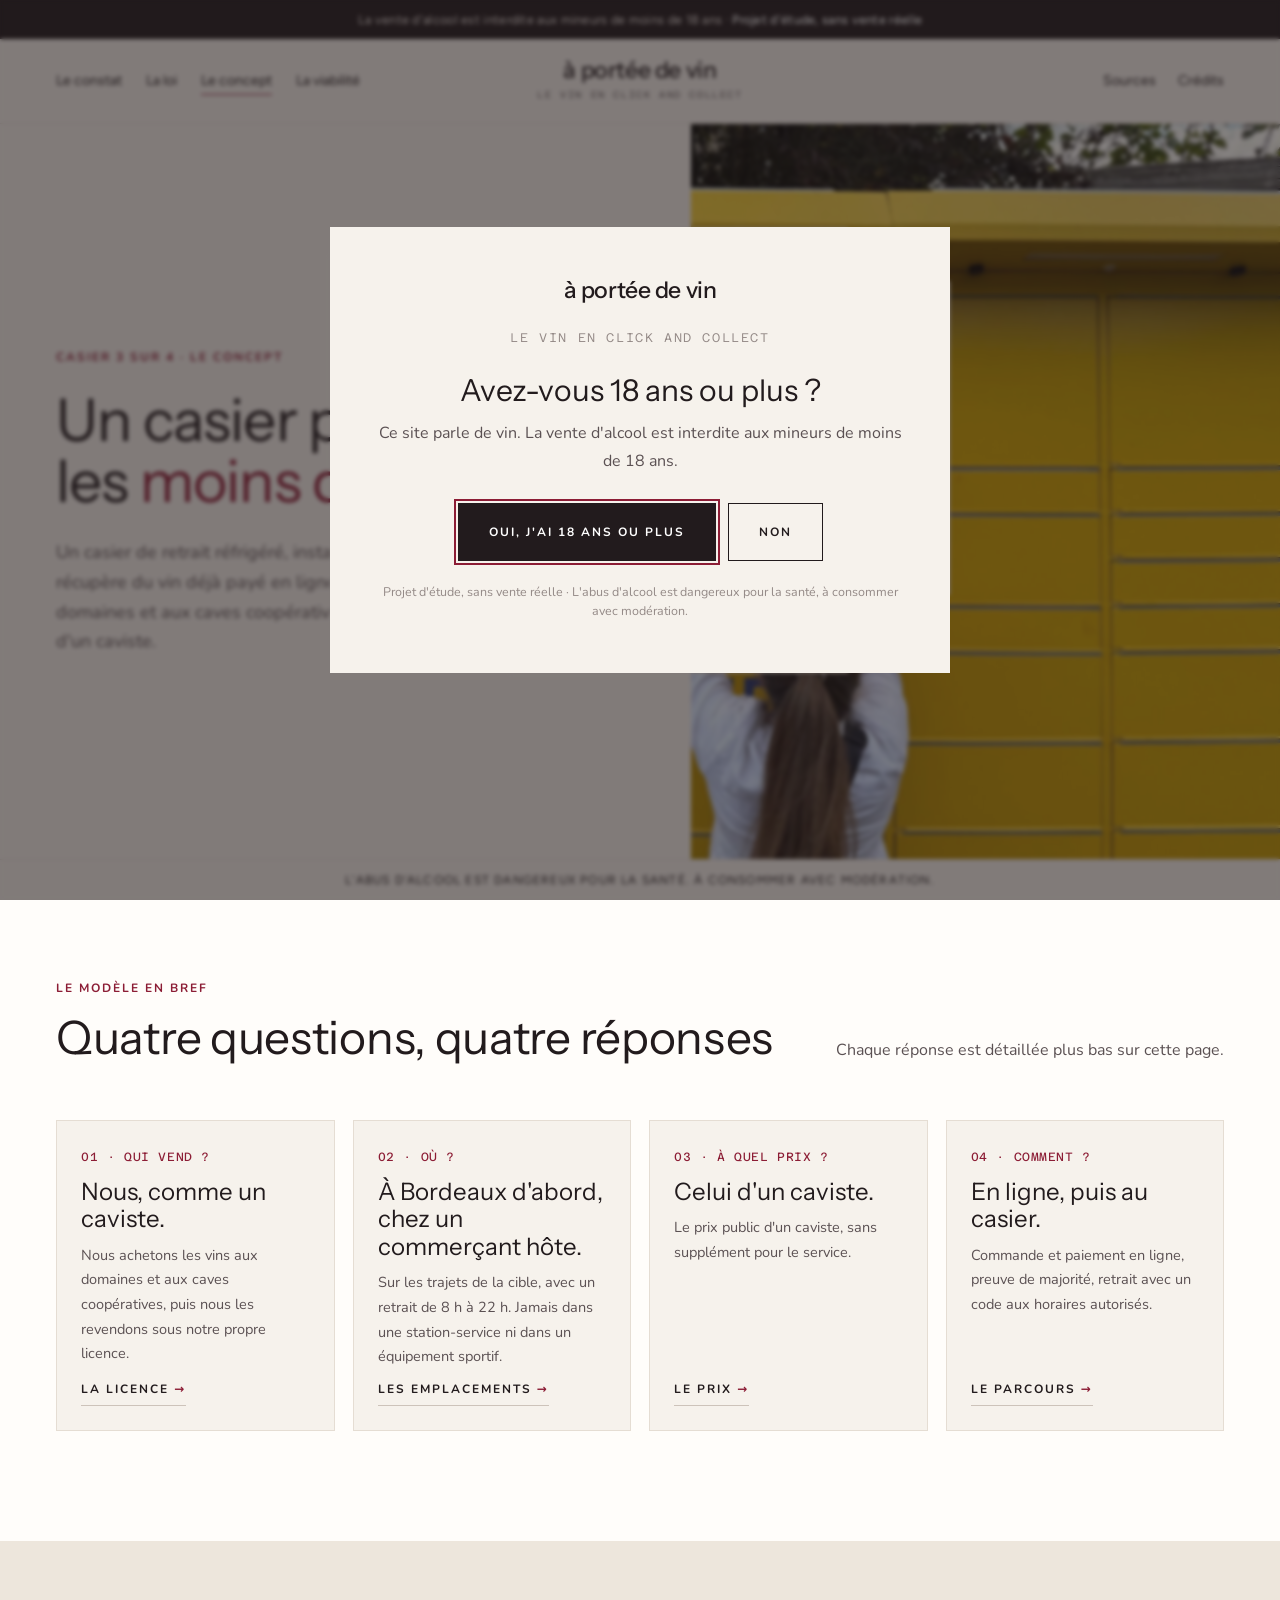
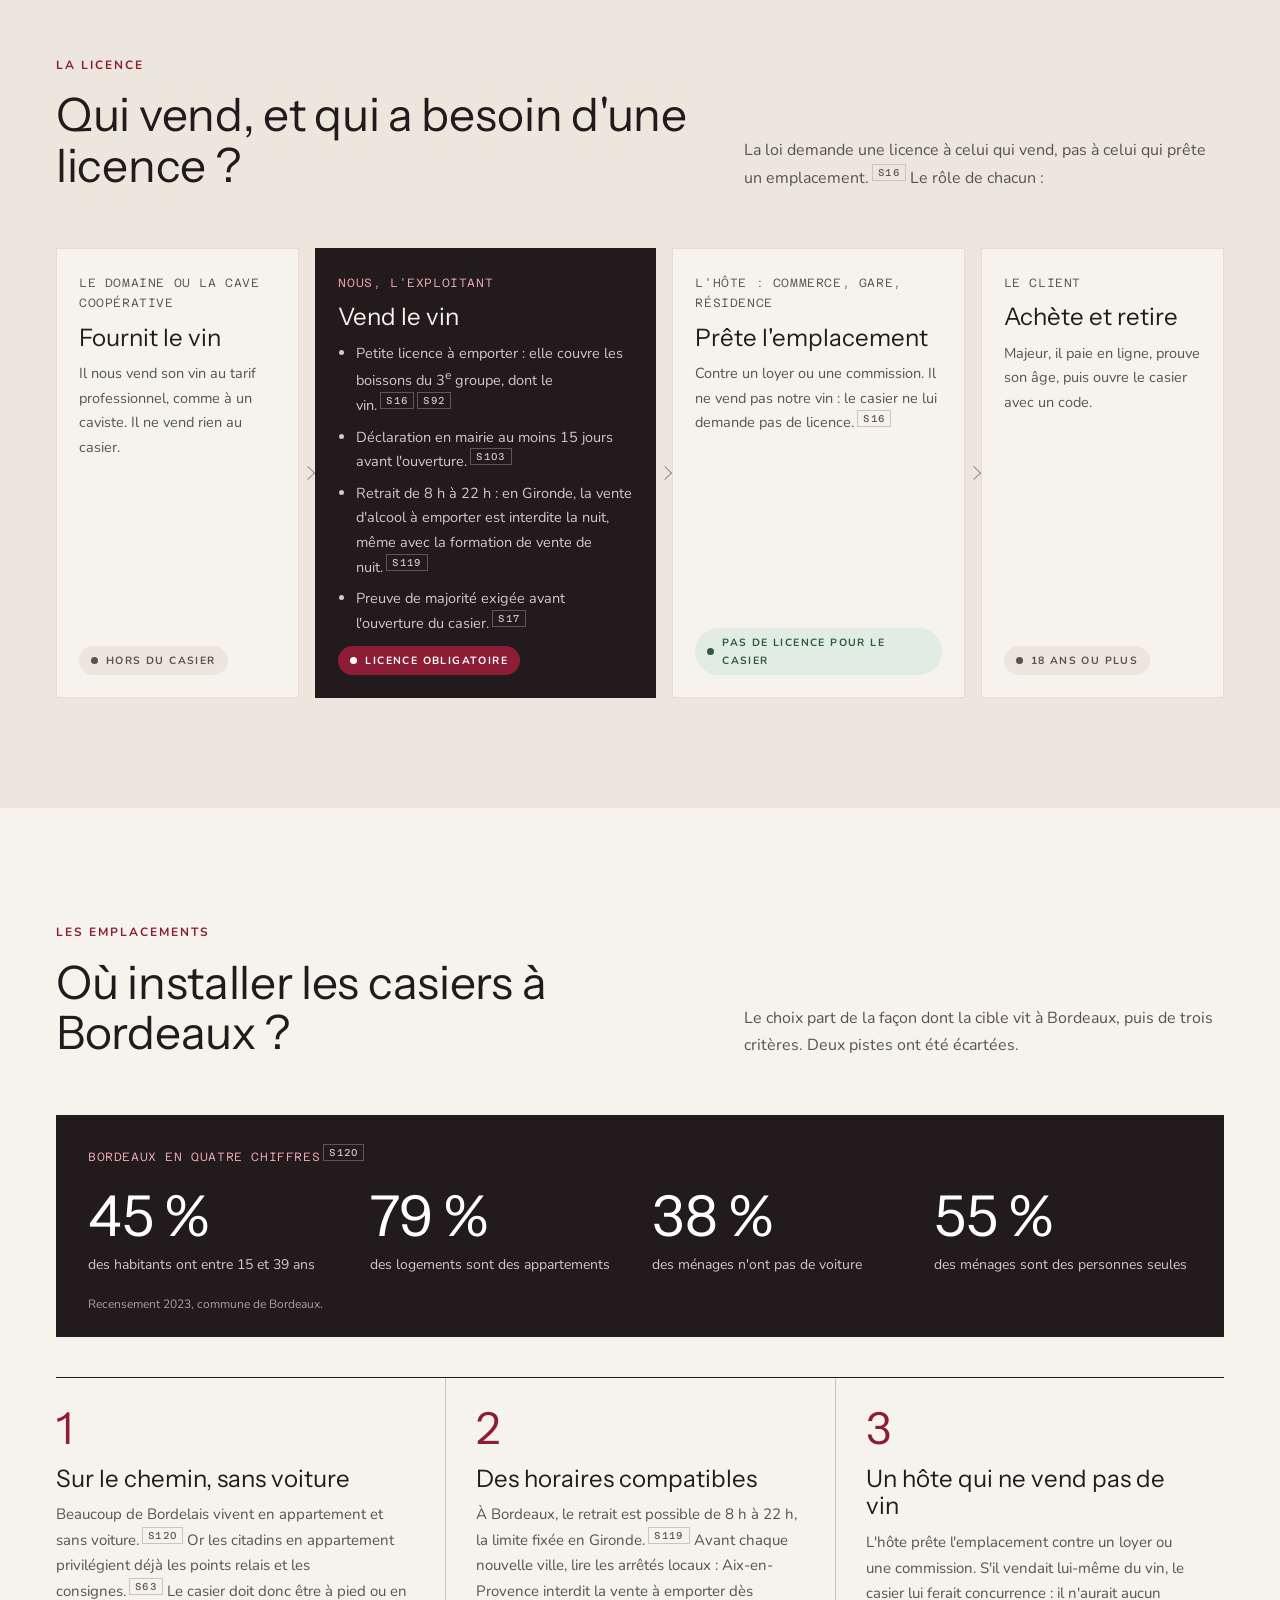
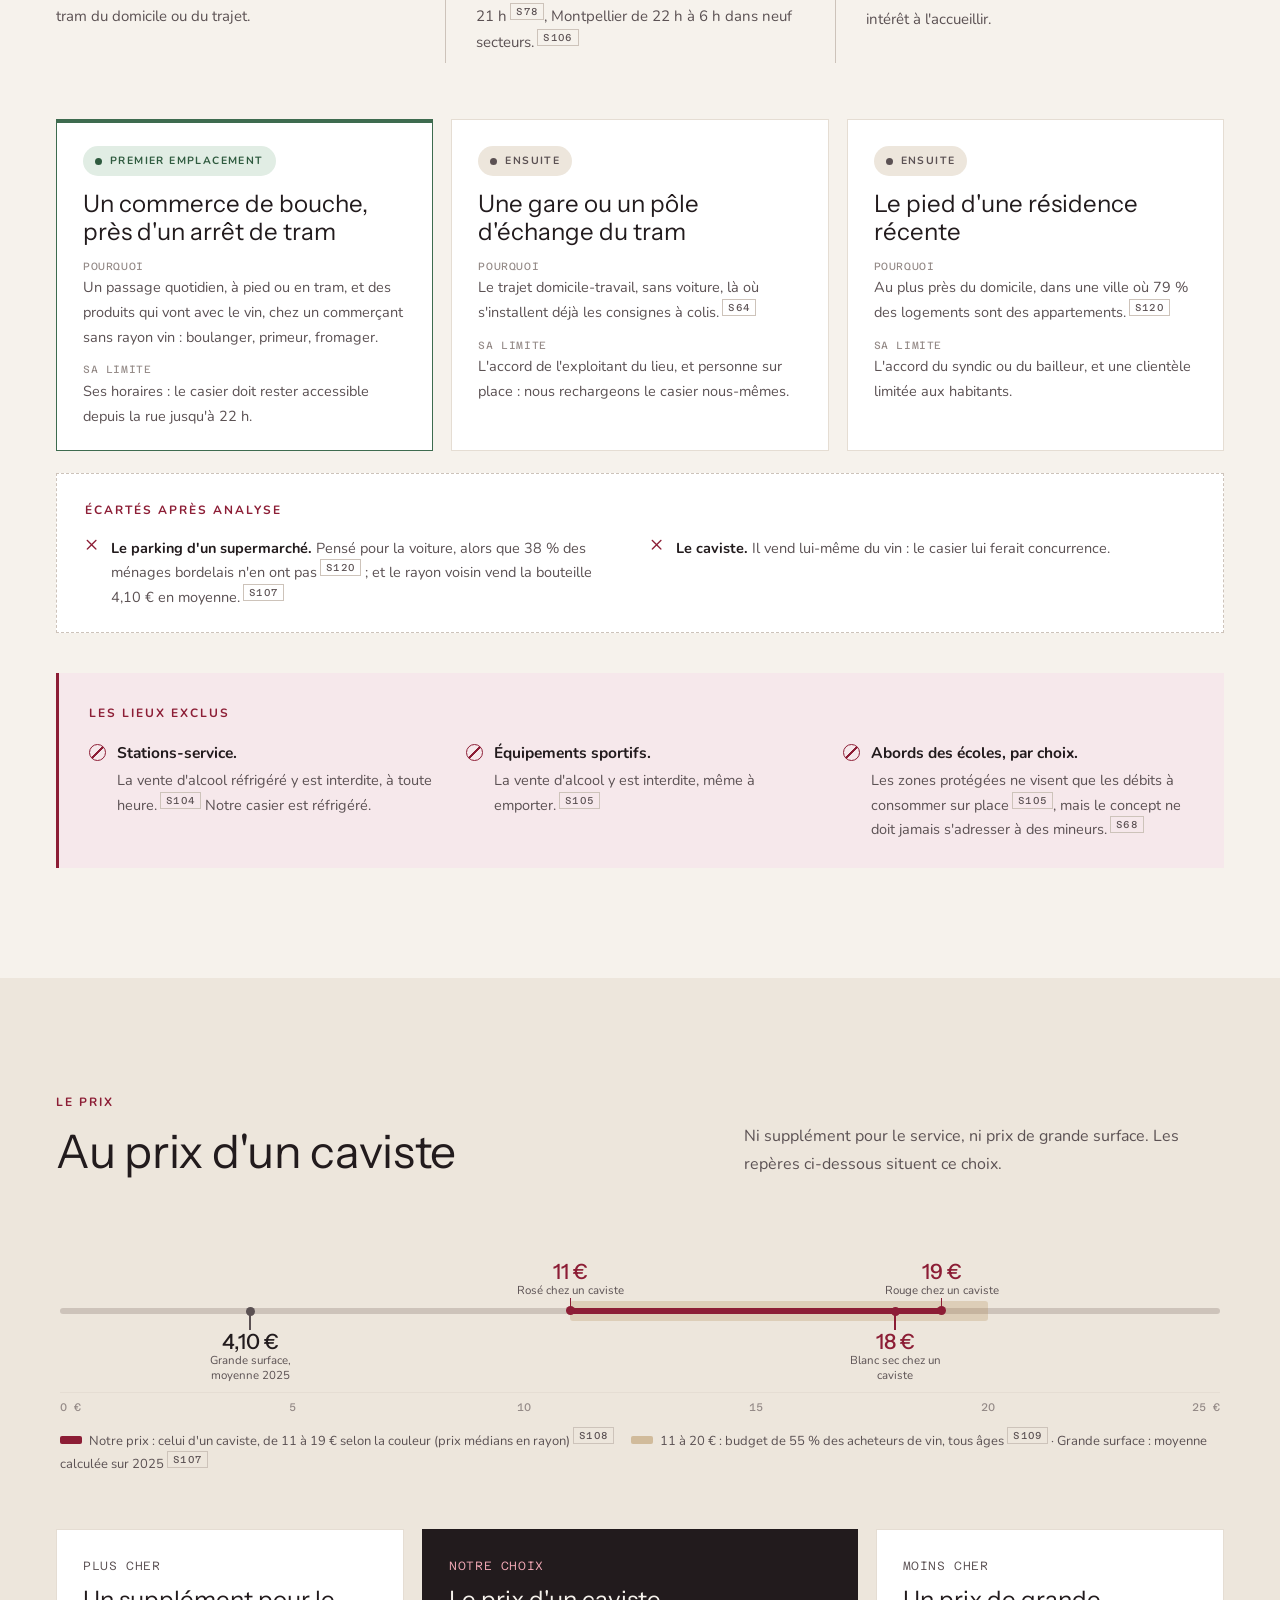
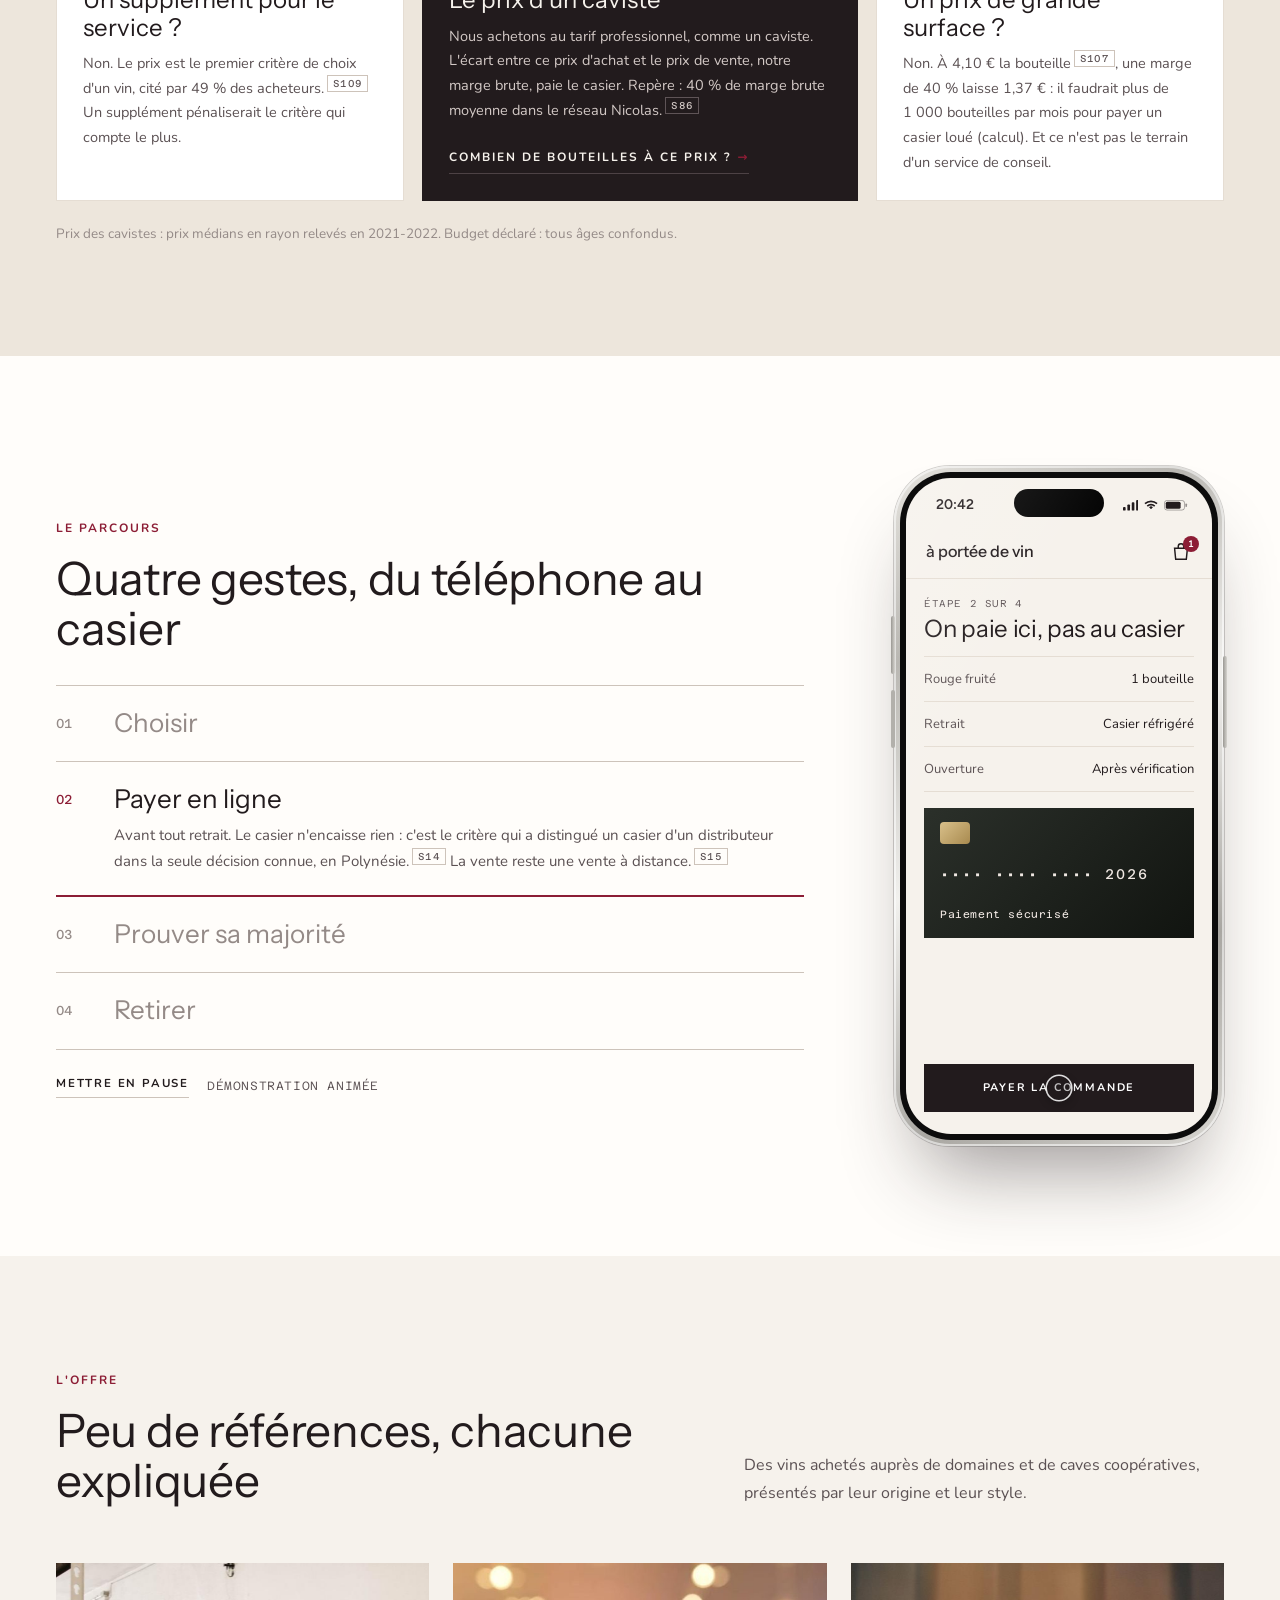
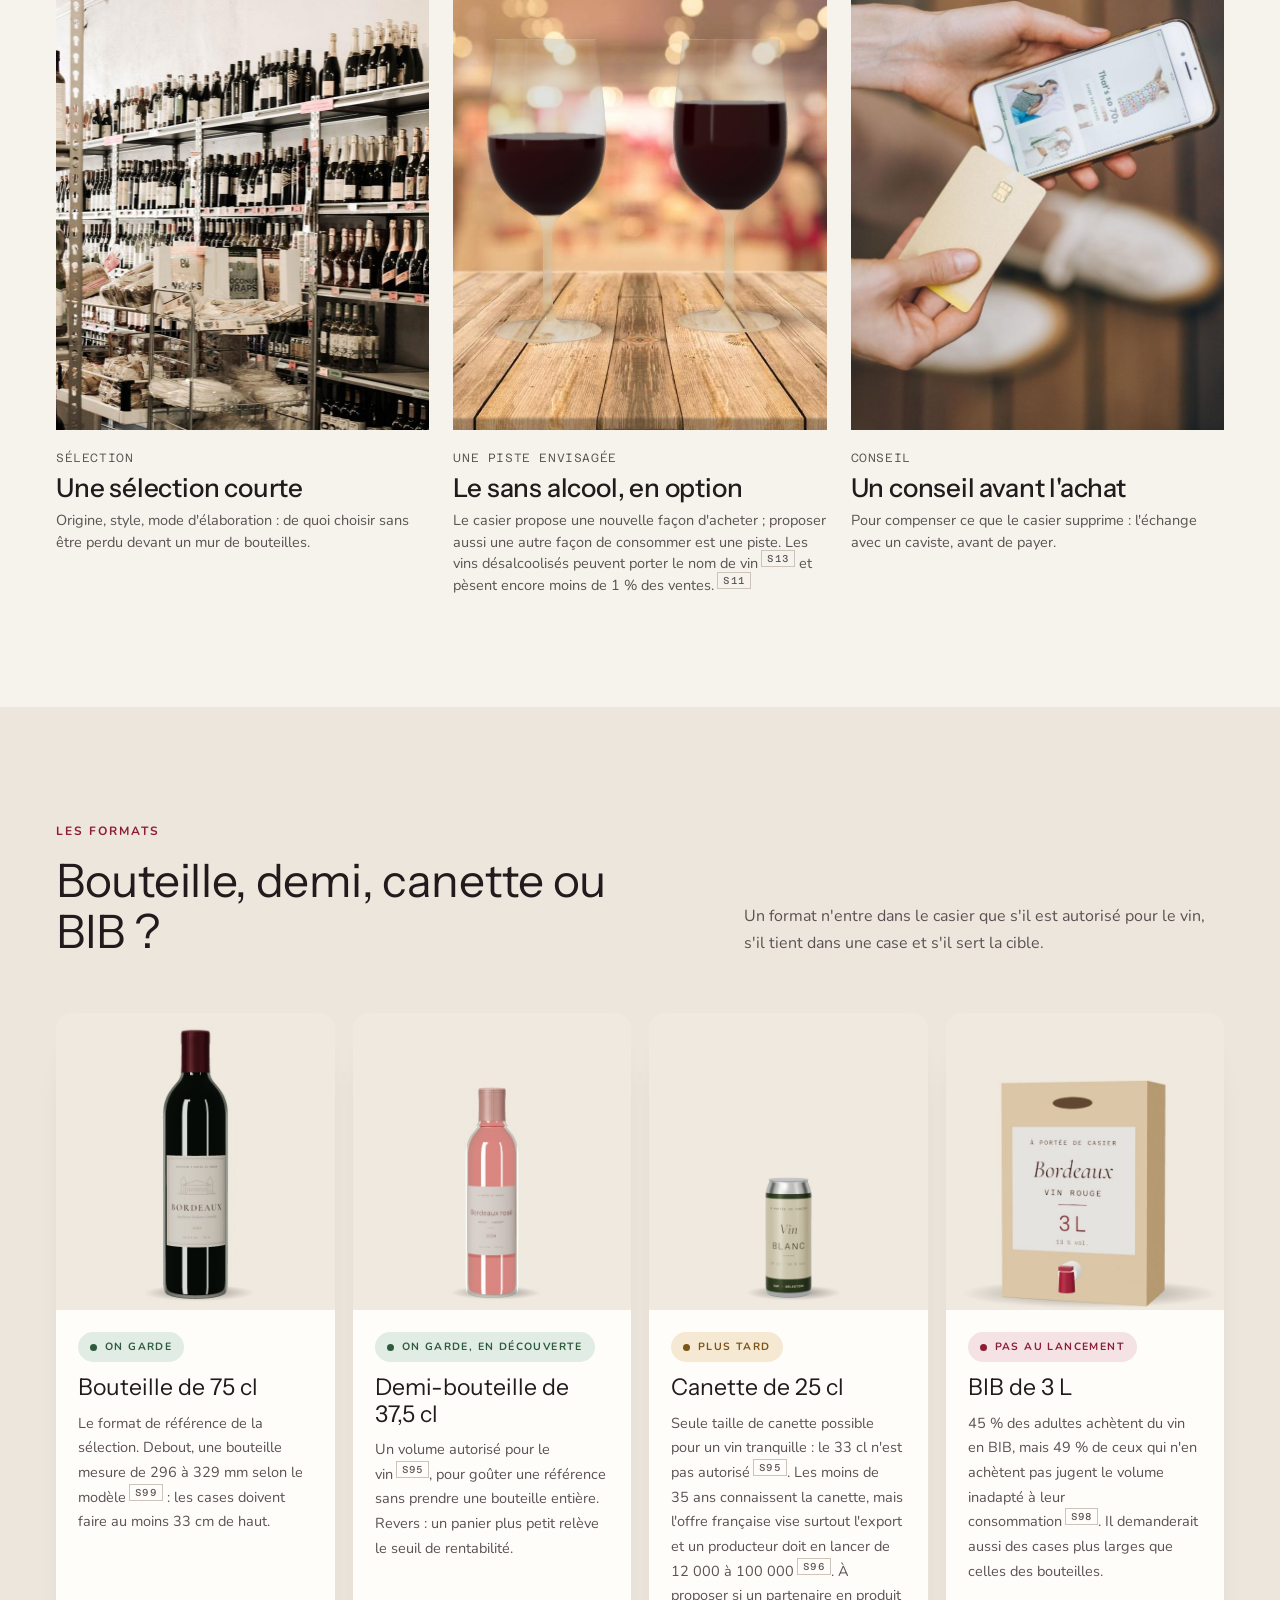
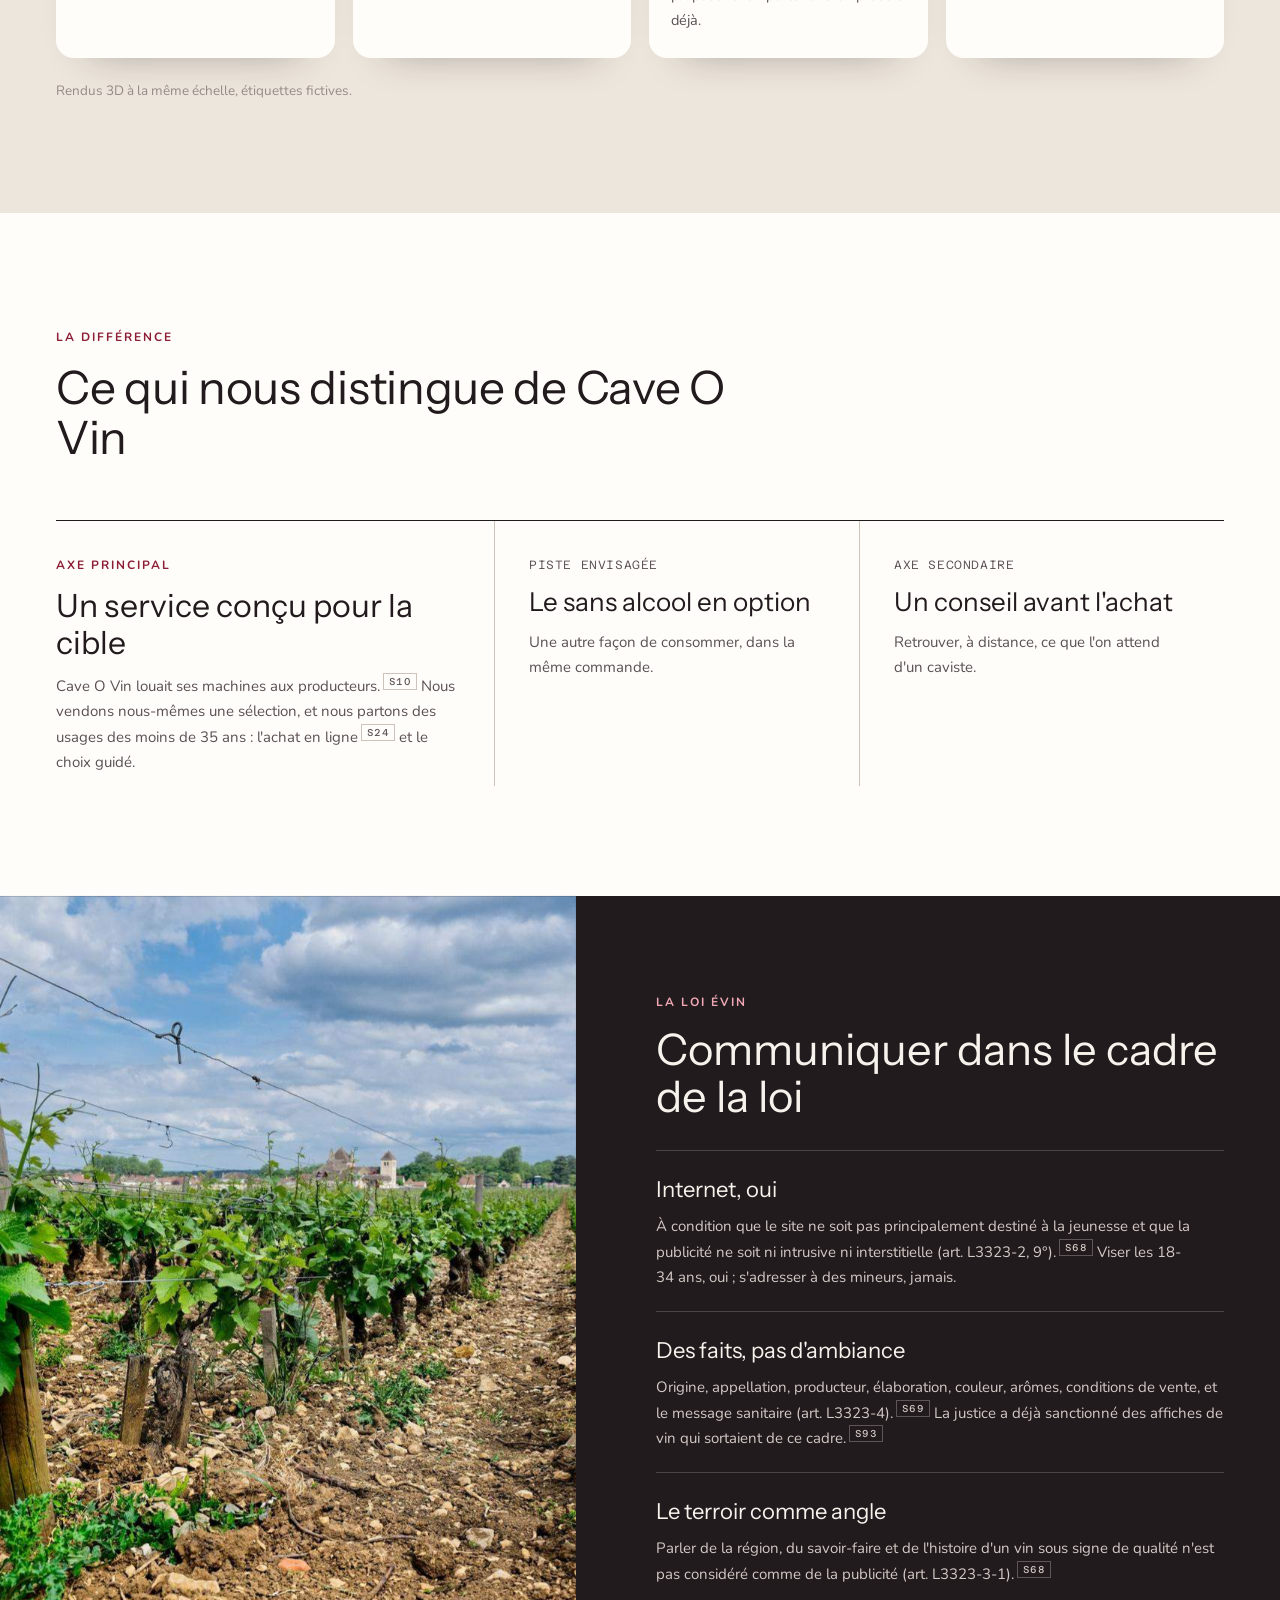
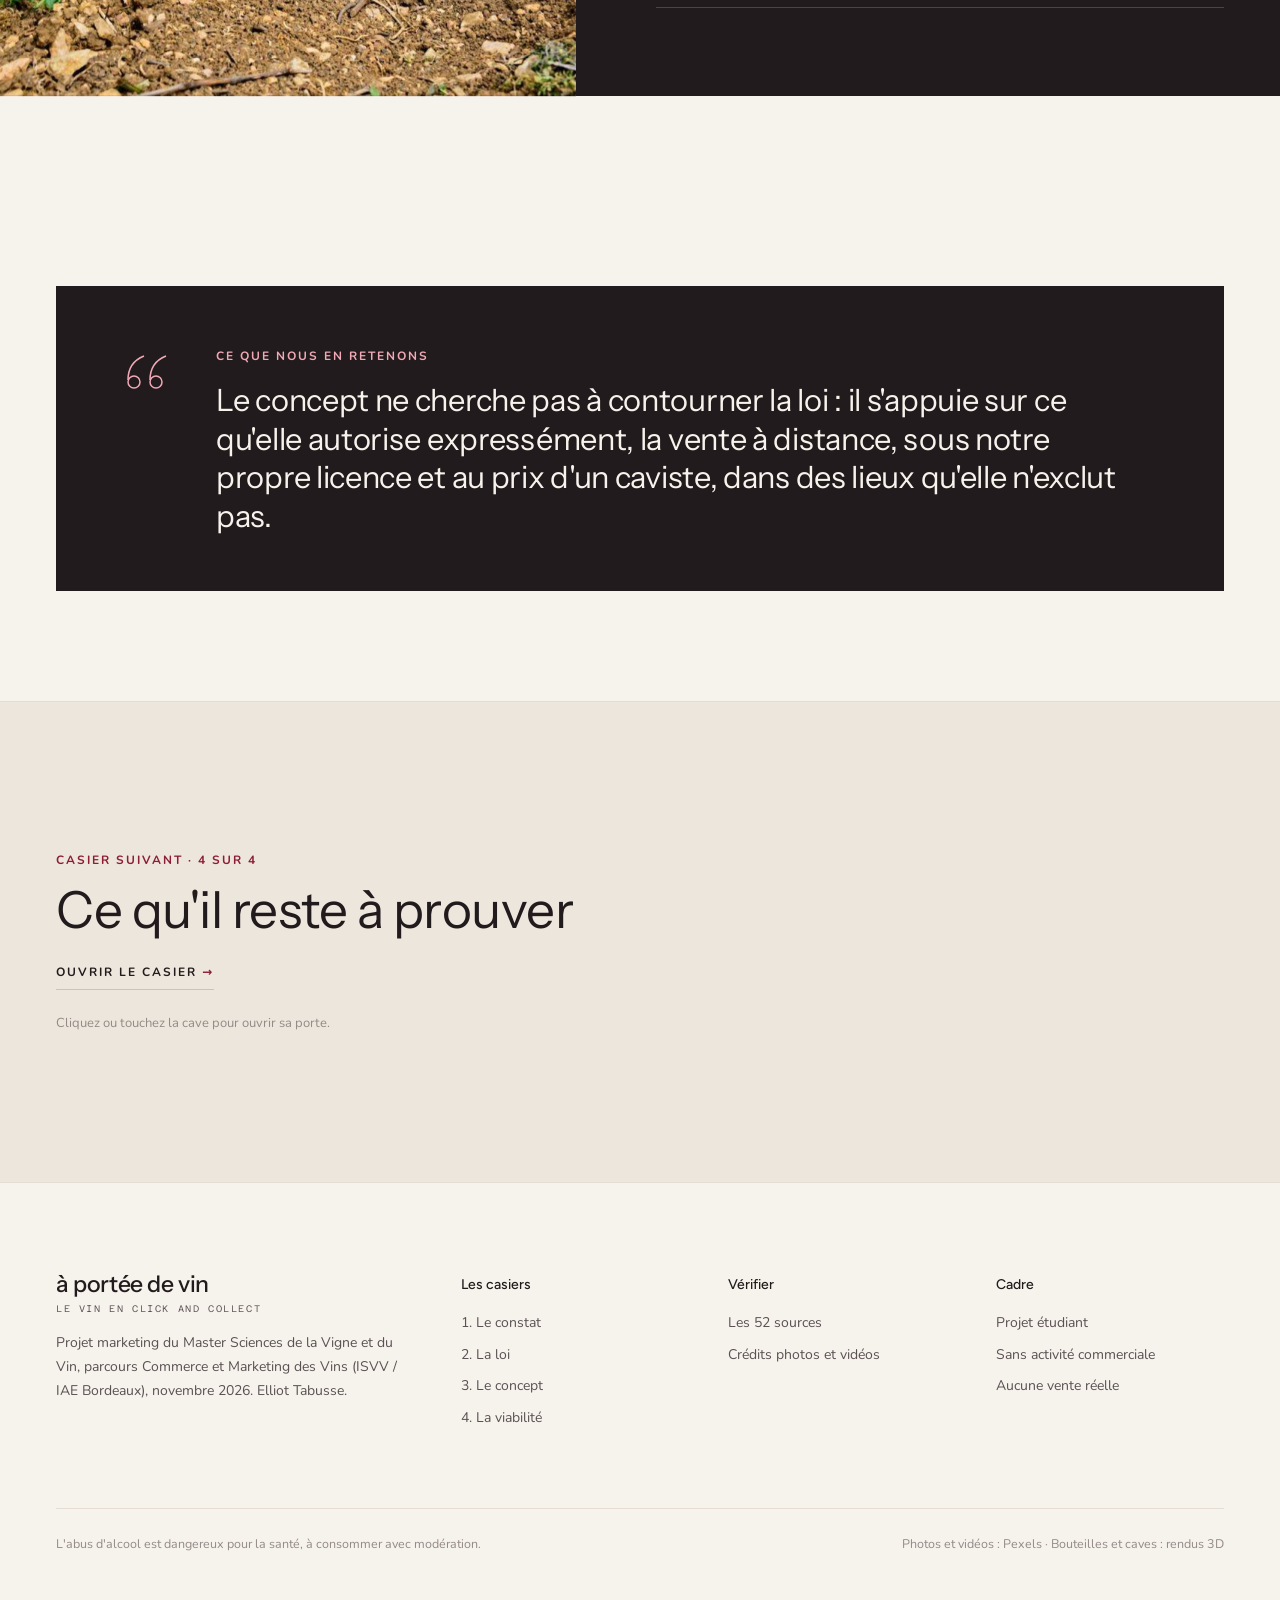
==== concept.html @ f0c081b2 "Site de synthèse « À portée de vin » Six pages : accueil, constat, loi, concept, viabilité et source" ====
<!doctype html>
<html lang="fr">
<head>
<meta charset="utf-8">
<meta name="viewport" content="width=device-width, initial-scale=1">
<title>Le concept · À portée de vin</title>
<meta name="description" content="Un casier de retrait réfrigéré pour les moins de 35 ans, conforme à la loi.">
<meta name="theme-color" content="#F6F2EC">
<link rel="preconnect" href="https://fonts.googleapis.com">
<link rel="preconnect" href="https://fonts.gstatic.com" crossorigin>
<link href="https://fonts.googleapis.com/css2?family=Instrument+Sans:wght@400;500;600&family=Figtree:wght@400;500;600&family=Nunito:wght@400;700&family=Azeret+Mono:wght@300;400;500;600&family=Cormorant+Garamond:ital,wght@0,500;0,600;1,500&display=swap" rel="stylesheet">
<link rel="stylesheet" href="assets/css/style.css">
</head>
<body>
<div class="voile-page" aria-hidden="true"></div>
<p class="legal-top">La vente d'alcool est interdite aux mineurs de moins de 18 ans · <b>Projet d'étude, sans vente réelle</b></p>
<header class="entete">
  <div class="wrap entete__corps">
    <button class="burger" type="button" aria-label="Menu" aria-expanded="false" aria-controls="tiroir"><span></span><span></span><span></span></button>
    <ul class="nav"><li><a href="constat.html">Le constat</a></li><li><a href="loi.html">La loi</a></li><li><a href="concept.html" aria-current="page">Le concept</a></li><li><a href="viabilite.html">La viabilité</a></li></ul>
    <a class="logo" href="index.html" aria-label="Accueil"><b>à portée de vin</b><small>Le vin en click and collect</small></a>
    <div class="entete__droite"><a href="sources.html">Sources</a><a href="sources.html#credits">Crédits</a></div>
  </div>
</header>
<nav class="tiroir" id="tiroir" aria-label="Menu"><a href="constat.html">Le constat</a><a href="loi.html">La loi</a><a href="concept.html">Le concept</a><a href="viabilite.html">La viabilité</a><a href="sources.html">Sources</a></nav>
<main>
<section class="heros">
  <div class="heros__texte">
    <span class="eyebrow">Casier 3 sur 4 · Le concept</span>
    <h1>Un casier pensé pour les <em>moins de 35 ans</em>.</h1>
    <p class="heros__lead">Un casier de retrait réfrigéré, installé chez un commerçant hôte, où l'on récupère du vin déjà payé en ligne. Nous achetons les vins aux domaines et aux caves coopératives, et nous les revendons au prix d'un caviste.</p>
    
  </div>
  <figure class="heros__media"><img src="assets/img/casier-retrait.jpg" alt="" style="object-position:88% center"></figure>
</section>

<section class="section section--blanc" id="essentiel">
  <div class="wrap">
    <div class="tete-sec revele"><div><span class="eyebrow">Le modèle en bref</span><h2 class="h2">Quatre questions, quatre réponses</h2></div><p>Chaque réponse est détaillée plus bas sur cette page.</p></div>
    <ol class="essentiel">
      <li class="revele"><a href="#licence"><span class="mono">01 · Qui vend ?</span><b>Nous, comme un caviste.</b><p>Nous achetons les vins aux domaines et aux caves coopératives, puis nous les revendons sous notre propre licence.</p><span class="lien-fleche">La licence</span></a></li>
      <li class="revele"><a href="#emplacements"><span class="mono">02 · Où ?</span><b>À Bordeaux d'abord, chez un commerçant hôte.</b><p>Sur les trajets de la cible, avec un retrait de 8 h à 22 h. Jamais dans une station-service ni dans un équipement sportif.</p><span class="lien-fleche">Les emplacements</span></a></li>
      <li class="revele"><a href="#prix"><span class="mono">03 · À quel prix ?</span><b>Celui d'un caviste.</b><p>Le prix public d'un caviste, sans supplément pour le service.</p><span class="lien-fleche">Le prix</span></a></li>
      <li class="revele"><a href="#demo"><span class="mono">04 · Comment ?</span><b>En ligne, puis au casier.</b><p>Commande et paiement en ligne, preuve de majorité, retrait avec un code aux horaires autorisés.</p><span class="lien-fleche">Le parcours</span></a></li>
    </ol>
  </div>
</section>

<section class="section section--sable" id="licence">
  <div class="wrap">
    <div class="tete-sec revele"><div><span class="eyebrow">La licence</span><h2 class="h2">Qui vend, et qui a besoin d'une licence ?</h2></div><p>La loi demande une licence à celui qui vend, pas à celui qui prête un emplacement.<a class="src" href="sources.html#s16" title="Source S16">S16</a> Le rôle de chacun :</p></div>
    <div class="roles">
      <article class="role revele"><span class="mono">Le domaine ou la cave coopérative</span><h3>Fournit le vin</h3><p>Il nous vend son vin au tarif professionnel, comme à un caviste. Il ne vend rien au casier.</p><span class="badge badge--neutre">Hors du casier</span></article>
      <article class="role role--nous revele"><span class="mono">Nous, l'exploitant</span><h3>Vend le vin</h3><ul><li>Petite licence à emporter : elle couvre les boissons du 3<sup>e</sup> groupe, dont le vin.<a class="src" href="sources.html#s16" title="Source S16">S16</a><a class="src" href="sources.html#s92" title="Source S92">S92</a></li><li>Déclaration en mairie au moins 15 jours avant l'ouverture.<a class="src" href="sources.html#s103" title="Source S103">S103</a></li><li>Retrait de 8 h à 22 h : en Gironde, la vente d'alcool à emporter est interdite la nuit, même avec la formation de vente de nuit.<a class="src" href="sources.html#s119" title="Source S119">S119</a></li><li>Preuve de majorité exigée avant l'ouverture du casier.<a class="src" href="sources.html#s17" title="Source S17">S17</a></li></ul><span class="badge badge--vin">Licence obligatoire</span></article>
      <article class="role revele"><span class="mono">L'hôte : commerce, gare, résidence</span><h3>Prête l'emplacement</h3><p>Contre un loyer ou une commission. Il ne vend pas notre vin : le casier ne lui demande pas de licence.<a class="src" href="sources.html#s16" title="Source S16">S16</a></p><span class="badge badge--ok">Pas de licence pour le casier</span></article>
      <article class="role revele"><span class="mono">Le client</span><h3>Achète et retire</h3><p>Majeur, il paie en ligne, prouve son âge, puis ouvre le casier avec un code.</p><span class="badge badge--neutre">18 ans ou plus</span></article>
    </div>
  </div>
</section>

<section class="section" id="emplacements">
  <div class="wrap">
    <div class="tete-sec revele"><div><span class="eyebrow">Les emplacements</span><h2 class="h2">Où installer les casiers à Bordeaux ?</h2></div><p>Le choix part de la façon dont la cible vit à Bordeaux, puis de trois critères. Deux pistes ont été écartées.</p></div>
    <div class="ville revele">
      <span class="mono">Bordeaux en quatre chiffres<a class="src" href="sources.html#s120" title="Source S120">S120</a></span>
      <div class="ville__chiffres">
        <div><b>45 %</b><span>des habitants ont entre 15 et 39 ans</span></div>
        <div><b>79 %</b><span>des logements sont des appartements</span></div>
        <div><b>38 %</b><span>des ménages n'ont pas de voiture</span></div>
        <div><b>55 %</b><span>des ménages sont des personnes seules</span></div>
      </div>
      <p class="ville__note">Recensement 2023, commune de Bordeaux.</p>
    </div>
    <ol class="criteres">
      <li class="revele"><span class="n">1</span><h3>Sur le chemin, sans voiture</h3><p>Beaucoup de Bordelais vivent en appartement et sans voiture.<a class="src" href="sources.html#s120" title="Source S120">S120</a> Or les citadins en appartement privilégient déjà les points relais et les consignes.<a class="src" href="sources.html#s63" title="Source S63">S63</a> Le casier doit donc être à pied ou en tram du domicile ou du trajet.</p></li>
      <li class="revele"><span class="n">2</span><h3>Des horaires compatibles</h3><p>À Bordeaux, le retrait est possible de 8 h à 22 h, la limite fixée en Gironde.<a class="src" href="sources.html#s119" title="Source S119">S119</a> Avant chaque nouvelle ville, lire les arrêtés locaux : Aix-en-Provence interdit la vente à emporter dès 21 h<a class="src" href="sources.html#s78" title="Source S78">S78</a>, Montpellier de 22 h à 6 h dans neuf secteurs.<a class="src" href="sources.html#s106" title="Source S106">S106</a></p></li>
      <li class="revele"><span class="n">3</span><h3>Un hôte qui ne vend pas de vin</h3><p>L'hôte prête l'emplacement contre un loyer ou une commission. S'il vendait lui-même du vin, le casier lui ferait concurrence : il n'aurait aucun intérêt à l'accueillir.</p></li>
    </ol>
    <div class="hotes">
      <article class="hote hote--choix revele"><span class="puce-format">Premier emplacement</span><h3>Un commerce de bouche, près d'un arrêt de tram</h3><dl><dt>Pourquoi</dt><dd>Un passage quotidien, à pied ou en tram, et des produits qui vont avec le vin, chez un commerçant sans rayon vin : boulanger, primeur, fromager.</dd><dt>Sa limite</dt><dd>Ses horaires : le casier doit rester accessible depuis la rue jusqu'à 22 h.</dd></dl></article>
      <article class="hote revele"><span class="puce-format">Ensuite</span><h3>Une gare ou un pôle d'échange du tram</h3><dl><dt>Pourquoi</dt><dd>Le trajet domicile-travail, sans voiture, là où s'installent déjà les consignes à colis.<a class="src" href="sources.html#s64" title="Source S64">S64</a></dd><dt>Sa limite</dt><dd>L'accord de l'exploitant du lieu, et personne sur place : nous rechargeons le casier nous-mêmes.</dd></dl></article>
      <article class="hote revele"><span class="puce-format">Ensuite</span><h3>Le pied d'une résidence récente</h3><dl><dt>Pourquoi</dt><dd>Au plus près du domicile, dans une ville où 79 % des logements sont des appartements.<a class="src" href="sources.html#s120" title="Source S120">S120</a></dd><dt>Sa limite</dt><dd>L'accord du syndic ou du bailleur, et une clientèle limitée aux habitants.</dd></dl></article>
    </div>
    <div class="ecartes revele">
      <span class="eyebrow">Écartés après analyse</span>
      <ul>
        <li><b>Le parking d'un supermarché.</b> Pensé pour la voiture, alors que 38 % des ménages bordelais n'en ont pas<a class="src" href="sources.html#s120" title="Source S120">S120</a> ; et le rayon voisin vend la bouteille 4,10 € en moyenne.<a class="src" href="sources.html#s107" title="Source S107">S107</a></li>
        <li><b>Le caviste.</b> Il vend lui-même du vin : le casier lui ferait concurrence.</li>
      </ul>
    </div>
    <div class="exclus revele">
      <span class="eyebrow">Les lieux exclus</span>
      <ul>
        <li><b>Stations-service.</b> La vente d'alcool réfrigéré y est interdite, à toute heure.<a class="src" href="sources.html#s104" title="Source S104">S104</a> Notre casier est réfrigéré.</li>
        <li><b>Équipements sportifs.</b> La vente d'alcool y est interdite, même à emporter.<a class="src" href="sources.html#s105" title="Source S105">S105</a></li>
        <li><b>Abords des écoles, par choix.</b> Les zones protégées ne visent que les débits à consommer sur place<a class="src" href="sources.html#s105" title="Source S105">S105</a>, mais le concept ne doit jamais s'adresser à des mineurs.<a class="src" href="sources.html#s68" title="Source S68">S68</a></li>
      </ul>
    </div>
  </div>
</section>

<section class="section section--sable" id="prix">
  <div class="wrap">
    <div class="tete-sec revele"><div><span class="eyebrow">Le prix</span><h2 class="h2">Au prix d'un caviste</h2></div><p>Ni supplément pour le service, ni prix de grande surface. Les repères ci-dessous situent ce choix.</p></div>
    <figure class="regle revele" aria-label="Repères de prix d'une bouteille de 75 cl, de 0 à 25 euros">
      <div class="regle__piste">
        <span class="regle__bande" style="left:44%;width:36%"></span>
        <span class="regle__zone" style="left:44%;width:32%"></span>
        <span class="repere repere--bas" style="left:16.4%"><i></i><b>4,10 €</b><small>Grande surface, moyenne 2025</small></span>
        <span class="repere repere--haut repere--vin" style="left:44%"><i></i><b>11 €</b><small>Rosé chez un caviste</small></span>
        <span class="repere repere--bas repere--vin" style="left:72%"><i></i><b>18 €</b><small>Blanc sec chez un caviste</small></span>
        <span class="repere repere--haut repere--vin" style="left:76%"><i></i><b>19 €</b><small>Rouge chez un caviste</small></span>
      </div>
      <div class="regle__graduations" aria-hidden="true"><span style="left:0%">0 €</span><span style="left:20%">5</span><span style="left:40%">10</span><span style="left:60%">15</span><span style="left:80%">20</span><span style="left:100%">25 €</span></div>
      <figcaption><span class="cle cle--zone"></span>Notre prix : celui d'un caviste, de 11 à 19 € selon la couleur (prix médians en rayon)<a class="src" href="sources.html#s108" title="Source S108">S108</a> <span class="cle cle--bande"></span>11 à 20 € : budget de 55 % des acheteurs de vin, tous âges<a class="src" href="sources.html#s109" title="Source S109">S109</a> · Grande surface : moyenne calculée sur 2025<a class="src" href="sources.html#s107" title="Source S107">S107</a></figcaption>
    </figure>
    <div class="options-prix">
      <article class="option-prix revele"><span class="mono">Plus cher</span><h3>Un supplément pour le service ?</h3><p>Non. Le prix est le premier critère de choix d'un vin, cité par 49 % des acheteurs.<a class="src" href="sources.html#s109" title="Source S109">S109</a> Un supplément pénaliserait le critère qui compte le plus.</p></article>
      <article class="option-prix option-prix--choix revele"><span class="mono">Notre choix</span><h3>Le prix d'un caviste</h3><p>Nous achetons au tarif professionnel, comme un caviste. L'écart entre ce prix d'achat et le prix de vente, notre marge brute, paie le casier. Repère : 40 % de marge brute moyenne dans le réseau Nicolas.<a class="src" href="sources.html#s86" title="Source S86">S86</a></p><a class="lien-fleche" href="viabilite.html#simulateur">Combien de bouteilles à ce prix ?</a></article>
      <article class="option-prix revele"><span class="mono">Moins cher</span><h3>Un prix de grande surface ?</h3><p>Non. À 4,10 € la bouteille<a class="src" href="sources.html#s107" title="Source S107">S107</a>, une marge de 40 % laisse 1,37 € : il faudrait plus de 1 000 bouteilles par mois pour payer un casier loué (calcul). Et ce n'est pas le terrain d'un service de conseil.</p></article>
    </div>
    <p class="limite">Prix des cavistes : prix médians en rayon relevés en 2021-2022. Budget déclaré : tous âges confondus.</p>
  </div>
</section>

<section class="section section--blanc" id="demo">
  <div class="wrap demo">
    <div>
      <div class="revele"><span class="eyebrow">Le parcours</span><h2 class="h2" style="margin:12px 0 30px">Quatre gestes, du téléphone au casier</h2></div>
      <ol class="etapes" role="tablist" aria-label="Étapes du parcours" aria-orientation="vertical"><li role="presentation"><button role="tab" type="button" aria-selected="true" aria-controls="tel"><span class="n">01</span><span><strong>Choisir</strong><span class="detail">Une sélection courte, expliquée simplement, avec un conseil à distance avant l'achat.</span></span><span class="barre"></span></button></li><li role="presentation"><button role="tab" type="button" aria-selected="false" aria-controls="tel" tabindex="-1"><span class="n">02</span><span><strong>Payer en ligne</strong><span class="detail">Avant tout retrait. Le casier n'encaisse rien : c'est le critère qui a distingué un casier d'un distributeur dans la seule décision connue, en Polynésie.<a class="src" href="sources.html#s14" title="Source S14">S14</a> La vente reste une vente à distance.<a class="src" href="sources.html#s15" title="Source S15">S15</a></span></span><span class="barre"></span></button></li><li role="presentation"><button role="tab" type="button" aria-selected="false" aria-controls="tel" tabindex="-1"><span class="n">03</span><span><strong>Prouver sa majorité</strong><span class="detail">Avant que le casier ne s'ouvre : la loi impose au vendeur d'exiger cette preuve.<a class="src" href="sources.html#s17" title="Source S17">S17</a></span></span><span class="barre"></span></button></li><li role="presentation"><button role="tab" type="button" aria-selected="false" aria-controls="tel" tabindex="-1"><span class="n">04</span><span><strong>Retirer</strong><span class="detail">Avec un code, de 8 h à 22 h à Bordeaux, les horaires autorisés en Gironde.<a class="src" href="sources.html#s119" title="Source S119">S119</a></span></span><span class="barre"></span></button></li></ol>
      <div class="demo__ctrl"><button type="button" data-ctrl="lecture">Mettre en pause</button><span class="mono">Démonstration animée</span></div>
    </div>
    <div class="iphone" id="tel" role="tabpanel" aria-label="Aperçu de l'application">
      <div class="iphone__ecran">
        <span class="iphone__ilot"></span><span class="iphone__reflet"></span>
        <div class="statut"><span>20:42</span><span class="ic"><svg viewBox="0 0 18 12"><rect x="0" y="8" width="3" height="4" rx="1"/><rect x="5" y="5" width="3" height="7" rx="1"/><rect x="10" y="2.5" width="3" height="9.5" rx="1"/><rect x="15" y="0" width="3" height="12" rx="1"/></svg><svg viewBox="0 0 16 12"><path d="M8 2.5c2.4 0 4.6.9 6.2 2.4l1.3-1.4A11 11 0 0 0 8 .5 11 11 0 0 0 .5 3.5l1.3 1.4A9 9 0 0 1 8 2.5zm0 3.8c1.4 0 2.6.5 3.6 1.4l1.3-1.4A7 7 0 0 0 8 4.3a7 7 0 0 0-4.9 2l1.3 1.4c1-.9 2.2-1.4 3.6-1.4zM8 10.5 10.2 8.2a3 3 0 0 0-4.4 0z"/></svg><svg viewBox="0 0 27 12"><rect x=".5" y=".5" width="23" height="11" rx="3" fill="none" stroke="currentColor" opacity=".4"/><rect x="2" y="2" width="17" height="8" rx="1.8"/><rect x="24.5" y="4" width="1.8" height="4" rx=".9" opacity=".45"/></svg></span></div>
        <div class="app">
          <div class="app__barre"><b>à portée de vin</b><span class="panier"><svg viewBox="0 0 24 24" fill="none" stroke="currentColor" stroke-width="1.6"><path d="M5 8h14l-1.2 12H6.2z"/><path d="M9 8V6a3 3 0 0 1 6 0v2"/></svg><i>1</i></span></div>
          <div class="vues">
            <div class="vue on">
              <span class="mono">Sélection de la semaine</span><h4>Deux vins, bien expliqués</h4>
              <div class="produits"><div class="produit"><div class="pic"><img src="assets/img/produit-rouge.jpg" alt=""></div><b>Rouge fruité</b><span>Côtes du Rhône</span><button class="ajout" type="button" tabindex="-1">Ajouter</button></div><div class="produit"><div class="pic"><img src="assets/img/produit-blanc.jpg" alt=""></div><b>Blanc vif</b><span>Entre-deux-Mers</span><button class="ajout" type="button" tabindex="-1">Ajouter</button></div></div>
              <div class="conseil"><span class="play"></span><span>Conseil vidéo du caviste : quel vin avec quel plat</span></div>
              <div class="app-btn">Commander</div>
            </div>
            <div class="vue" aria-hidden="true">
              <span class="mono">Étape 2 sur 4</span><h4>On paie ici, pas au casier</h4>
              <div class="lignes"><div><span>Rouge fruité</span><span>1 bouteille</span></div><div><span>Retrait</span><span>Casier réfrigéré</span></div><div><span>Ouverture</span><span>Après vérification</span></div></div>
              <div class="carte-bq"><span class="puce"></span><b>•••• •••• •••• 2026</b><span>Paiement sécurisé</span></div>
              <div class="app-btn">Payer la commande</div>
              <div class="etat"><span class="spin"></span>Paiement en cours</div>
            </div>
            <div class="vue" aria-hidden="true">
              <span class="mono">Étape 3 sur 4</span><h4>Vérification de la majorité</h4>
              <div class="piece"><div class="photo"></div><div><div class="l"></div><div class="l"></div><div class="l c"></div><div class="l"></div><div class="l c"></div></div><span class="scan"></span></div>
              <div class="coche"><svg viewBox="0 0 24 24" fill="none" stroke="currentColor" stroke-width="3"><path d="M5 12.5l4.5 4.5L19 7.5"/></svg></div>
              <p class="petit"><b class="statut-age">Lecture de la pièce d'identité…</b><br>Preuve de majorité exigée avant l'ouverture du casier.</p>
            </div>
            <div class="vue" aria-hidden="true">
              <span class="mono">Étape 4 sur 4</span><h4>Votre commande est prête</h4>
              <div class="code"><span class="mono">Code de retrait · casier 12</span><b>4817</b></div>
              <div class="mini-cave"><div class="int"><img src="assets/img/bouteille-rouge.png" alt=""></div><div class="porte"></div></div>
              <p class="petit" style="margin-top:10px">Retrait de 8 h à 22 h.</p>
            </div>
          </div>
        </div>
        <span class="doigt" aria-hidden="true"></span>
      </div>
    </div>
  </div>
</section>

<section class="section">
  <div class="wrap">
    <div class="tete-sec revele"><div><span class="eyebrow">L'offre</span><h2 class="h2">Peu de références, chacune expliquée</h2></div><p>Des vins achetés auprès de domaines et de caves coopératives, présentés par leur origine et leur style.</p></div>
    <div class="cartes cartes--3">
      <div class="carte revele"><div class="carte__img"><img src="assets/img/rayon-cave.jpg" alt="Rayonnages de bouteilles de vin" loading="lazy"></div><span class="mono">Sélection</span><div class="carte__titre">Une sélection courte</div><p class="carte__texte">Origine, style, mode d'élaboration : de quoi choisir sans être perdu devant un mur de bouteilles.</p></div>
      <div class="carte revele"><div class="carte__img"><img src="assets/img/verres-rendu.jpg" alt="Deux verres posés sur une table en bois" loading="lazy"></div><span class="mono">Une piste envisagée</span><div class="carte__titre">Le sans alcool, en option</div><p class="carte__texte">Le casier propose une nouvelle façon d'acheter ; proposer aussi une autre façon de consommer est une piste. Les vins désalcoolisés peuvent porter le nom de vin<a class="src" href="sources.html#s13" title="Source S13">S13</a> et pèsent encore moins de 1 % des ventes.<a class="src" href="sources.html#s11" title="Source S11">S11</a></p></div>
      <div class="carte revele"><div class="carte__img"><img src="assets/img/commande-mobile.jpg" alt="Mains tenant un téléphone et une carte bancaire" loading="lazy"></div><span class="mono">Conseil</span><div class="carte__titre">Un conseil avant l'achat</div><p class="carte__texte">Pour compenser ce que le casier supprime : l'échange avec un caviste, avant de payer.</p></div>
    </div>
  </div>
</section>

<section class="section section--sable" id="formats">
  <div class="wrap">
    <div class="tete-sec revele"><div><span class="eyebrow">Les formats</span><h2 class="h2">Bouteille, demi, canette ou BIB ?</h2></div><p>Un format n'entre dans le casier que s'il est autorisé pour le vin, s'il tient dans une case et s'il sert la cible.</p></div>
    <div class="formats">
      <article class="format format--oui revele"><div class="format__img"><img src="assets/img/format-75.jpg" alt="Rendu 3D d'une bouteille bordelaise de 75 cl" loading="lazy"></div><div class="format__corps"><span class="puce-format">On garde</span><h3>Bouteille de 75 cl</h3><p>Le format de référence de la sélection. Debout, une bouteille mesure de 296 à 329 mm selon le modèle<a class="src" href="sources.html#s99" title="Source S99">S99</a> : les cases doivent faire au moins 33 cm de haut.</p></div></article>
      <article class="format format--oui revele"><div class="format__img"><img src="assets/img/format-37.jpg" alt="Rendu 3D d'une demi-bouteille de 37,5 cl" loading="lazy"></div><div class="format__corps"><span class="puce-format">On garde, en découverte</span><h3>Demi-bouteille de 37,5 cl</h3><p>Un volume autorisé pour le vin<a class="src" href="sources.html#s95" title="Source S95">S95</a>, pour goûter une référence sans prendre une bouteille entière. Revers : un panier plus petit relève le seuil de rentabilité.</p></div></article>
      <article class="format format--attente revele"><div class="format__img"><img src="assets/img/format-canette.jpg" alt="Rendu 3D d'une canette de vin de 25 cl" loading="lazy"></div><div class="format__corps"><span class="puce-format">Plus tard</span><h3>Canette de 25 cl</h3><p>Seule taille de canette possible pour un vin tranquille : le 33 cl n'est pas autorisé<a class="src" href="sources.html#s95" title="Source S95">S95</a>. Les moins de 35 ans connaissent la canette, mais l'offre française vise surtout l'export et un producteur doit en lancer de 12 000 à 100 000<a class="src" href="sources.html#s96" title="Source S96">S96</a>. À proposer si un partenaire en produit déjà.</p></div></article>
      <article class="format format--non revele"><div class="format__img"><img src="assets/img/format-bib.jpg" alt="Rendu 3D d'un BIB de 3 litres" loading="lazy"></div><div class="format__corps"><span class="puce-format">Pas au lancement</span><h3>BIB de 3 L</h3><p>45 % des adultes achètent du vin en BIB, mais 49 % de ceux qui n'en achètent pas jugent le volume inadapté à leur consommation<a class="src" href="sources.html#s98" title="Source S98">S98</a>. Il demanderait aussi des cases plus larges que celles des bouteilles.</p></div></article>
    </div>
    <p class="limite">Rendus 3D à la même échelle, étiquettes fictives.</p>
  </div>
</section>

<section class="section section--blanc">
  <div class="wrap">
    <div class="tete-sec revele"><div><span class="eyebrow">La différence</span><h2 class="h2">Ce qui nous distingue de Cave O Vin</h2></div></div>
    <div class="axes">
      <div class="axe axe--principal revele"><span class="eyebrow">Axe principal</span><h3>Un service conçu pour la cible</h3><p>Cave O Vin louait ses machines aux producteurs.<a class="src" href="sources.html#s10" title="Source S10">S10</a> Nous vendons nous-mêmes une sélection, et nous partons des usages des moins de 35 ans : l'achat en ligne<a class="src" href="sources.html#s24" title="Source S24">S24</a> et le choix guidé.</p></div>
      <div class="axe revele"><span class="mono">Piste envisagée</span><h3>Le sans alcool en option</h3><p>Une autre façon de consommer, dans la même commande.</p></div>
      <div class="axe revele"><span class="mono">Axe secondaire</span><h3>Un conseil avant l'achat</h3><p>Retrouver, à distance, ce que l'on attend d'un caviste.</p></div>
    </div>
  </div>
</section>

<section class="club">
  <div class="club__grille">
    <div class="club__img"><img src="assets/img/rangs-vigne.jpg" alt="Rangs de vigne au printemps" loading="lazy"></div>
    <div class="club__corps revele">
      <span class="eyebrow">La loi Évin</span>
      <h2>Communiquer dans le cadre de la loi</h2>
      <div class="regles-evin">
        <div><h3>Internet, oui</h3><p>À condition que le site ne soit pas principalement destiné à la jeunesse et que la publicité ne soit ni intrusive ni interstitielle (art. L3323-2, 9°).<a class="src" href="sources.html#s68" title="Source S68">S68</a> Viser les 18-34 ans, oui ; s'adresser à des mineurs, jamais.</p></div>
        <div><h3>Des faits, pas d'ambiance</h3><p>Origine, appellation, producteur, élaboration, couleur, arômes, conditions de vente, et le message sanitaire (art. L3323-4).<a class="src" href="sources.html#s69" title="Source S69">S69</a> La justice a déjà sanctionné des affiches de vin qui sortaient de ce cadre.<a class="src" href="sources.html#s93" title="Source S93">S93</a></p></div>
        <div><h3>Le terroir comme angle</h3><p>Parler de la région, du savoir-faire et de l'histoire d'un vin sous signe de qualité n'est pas considéré comme de la publicité (art. L3323-3-1).<a class="src" href="sources.html#s68" title="Source S68">S68</a></p></div>
      </div>
    </div>
  </div>
</section>

<section class="section">
  <div class="wrap"><div class="retenir revele"><svg viewBox="0 0 56 56" fill="none" stroke="currentColor" stroke-width="1.5" aria-hidden="true"><path d="M8 38c0-12 6-20 16-24M30 38c0-12 6-20 16-24"/><circle cx="14" cy="40" r="6"/><circle cx="36" cy="40" r="6"/></svg><div><span class="eyebrow">Ce que nous en retenons</span><p>Le concept ne cherche pas à contourner la loi : il s'appuie sur ce qu'elle autorise expressément, la vente à distance, sous notre propre licence et au prix d'un caviste, dans des lieux qu'elle n'exclut pas.</p></div></div></div>
</section>
<a class="suivant" href="viabilite.html" data-cave="3" aria-label="Casier suivant : Ce qu'il reste à prouver">
  <div class="suivant__texte"><span class="eyebrow">Casier suivant · 4 sur 4</span><h2>Ce qu'il reste à prouver</h2><span class="lien-fleche">Ouvrir le casier</span><p class="note">Cliquez ou touchez la cave pour ouvrir sa porte.</p></div>
  <div class="suivant__cave"><img class="cave__secours" src="assets/img/cave-seule.jpg" alt="" loading="lazy"></div>
</a>
</main>
<footer class="pied">
  <div class="wrap">
    <div class="pied__grille">
      <div><a class="logo" href="index.html" aria-label="Accueil"><b>à portée de vin</b><small>Le vin en click and collect</small></a><p>Projet marketing du Master Sciences de la Vigne et du Vin, parcours Commerce et Marketing des Vins (ISVV / IAE Bordeaux), novembre 2026. Elliot Tabusse.</p></div>
      <div><h4>Les casiers</h4><ul><li><a href="constat.html">1. Le constat</a></li><li><a href="loi.html">2. La loi</a></li><li><a href="concept.html">3. Le concept</a></li><li><a href="viabilite.html">4. La viabilité</a></li></ul></div>
      <div><h4>Vérifier</h4><ul><li><a href="sources.html">Les 52 sources</a></li><li><a href="sources.html#credits">Crédits photos et vidéos</a></li></ul></div>
      <div><h4>Cadre</h4><ul><li>Projet étudiant</li><li>Sans activité commerciale</li><li>Aucune vente réelle</li></ul></div>
    </div>
    <div class="pied__bas"><span>L'abus d'alcool est dangereux pour la santé, à consommer avec modération.</span><span>Photos et vidéos : Pexels · Bouteilles et caves : rendus 3D</span></div>
  </div>
</footer>
<p class="evin-bas">L'abus d'alcool est dangereux pour la santé. À consommer avec modération.</p>
<div class="modal" id="age" role="dialog" aria-modal="true" aria-labelledby="age-titre" aria-hidden="true">
  <div class="modal__voile"></div>
  <div class="modal__boite">
    <span class="logo" aria-label="Accueil"><b>à portée de vin</b><small>Le vin en click and collect</small></span>
    <h2 id="age-titre">Avez-vous 18 ans ou plus ?</h2>
    <p>Ce site parle de vin. La vente d'alcool est interdite aux mineurs de moins de 18 ans.</p>
    <div class="rangee"><button class="btn" type="button" data-age="oui">Oui, j'ai 18 ans ou plus</button><button class="btn btn--ghost" type="button" data-age="non">Non</button></div>
    <p class="refus" hidden>Ce site est réservé aux personnes majeures.</p>
    <small>Projet d'étude, sans vente réelle · L'abus d'alcool est dangereux pour la santé, à consommer avec modération.</small>
  </div>
</div>
<script src="assets/js/scene3d.js"></script>
<script src="assets/js/app.js"></script>
</body>
</html>
---- assets/css/style.css ----
/* À portée de vin — feuille de style */
:root{
  --bg:#F6F2EC; --sand:#EDE6DC; --blanc:#FFFDFA; --rose:#F3E3DE;
  --ink:#221B1D; --ink-2:#5B5153; --muted:#948A87; --line:#CDC3BA; --line-2:#E5DDD3;
  --vin:#8C1D35; --vin-fonce:#6C1428; --ok:#3E6B4F; --or:#B0884C;
  --sur-encre:#F2A9B6; --texte-encre:#D3C9C6; --trait-encre:#4D4245;
  --f-head:"Instrument Sans",system-ui,sans-serif; --f-nav:"Figtree",system-ui,sans-serif;
  --f-body:"Nunito",system-ui,sans-serif; --f-mono:"Azeret Mono",ui-monospace,monospace;
  --gutter:56px; --hdr:84px;
}
*{box-sizing:border-box;margin:0;padding:0}
html{-webkit-text-size-adjust:100%}
body{background:var(--bg);color:var(--ink);font-family:var(--f-body);font-size:16px;line-height:1.7;-webkit-font-smoothing:antialiased;overflow-x:hidden;padding-bottom:38px}
body.lock{overflow:hidden}
a{color:inherit;text-decoration:none}
button{font:inherit;color:inherit;background:none;border:0;cursor:pointer}
img,video,svg,canvas{display:block;max-width:100%}
.wrap{max-width:1440px;margin:0 auto;padding:0 var(--gutter)}
.sr{position:absolute;width:1px;height:1px;overflow:hidden;clip:rect(0 0 0 0);white-space:nowrap}
:focus-visible{outline:2px solid var(--vin);outline-offset:2px}

/* ---------- barres légales ---------- */
.legal-top{background:var(--ink);color:#EFE7E2;font-family:var(--f-nav);font-size:12.5px;letter-spacing:.3px;text-align:center;padding:9px 16px}
.legal-top b{font-weight:500;color:#fff}
.evin-bas{position:fixed;left:0;right:0;bottom:0;z-index:35;background:var(--bg);border-top:1px solid var(--line-2);text-align:center;font-family:var(--f-nav);font-size:12px;letter-spacing:1.2px;text-transform:uppercase;padding:10px 16px;color:var(--ink)}

/* ---------- en-tête ---------- */
.entete{position:sticky;top:0;z-index:40;background:var(--bg);border-bottom:1px solid var(--line-2)}
.entete__corps{display:grid;grid-template-columns:1fr auto 1fr;align-items:center;height:var(--hdr)}
.nav{display:flex;gap:24px;list-style:none;font-family:var(--f-nav);font-size:14px;white-space:nowrap}
.nav a{position:relative;padding:4px 0}
.nav a[aria-current="page"]::after,.nav a:hover::after{content:"";position:absolute;left:0;right:0;bottom:-2px;height:1px;background:var(--vin)}
.logo{display:flex;flex-direction:column;align-items:center;gap:5px;text-align:center}
.logo b{font-family:var(--f-head);font-weight:500;font-size:23px;letter-spacing:-.4px;line-height:1}
.logo small{font-family:var(--f-mono);font-weight:300;font-size:9.5px;letter-spacing:1.6px;text-transform:uppercase;color:var(--ink-2)}
.entete__droite{display:flex;justify-content:flex-end;align-items:center;gap:22px;font-family:var(--f-nav);font-size:14px}
.entete__droite a{padding:4px 0;border-bottom:1px solid transparent}
.entete__droite a:hover,.entete__droite a[aria-current="page"]{border-color:var(--vin)}
.burger{display:none;width:24px;height:24px}
.burger span{display:block;height:1.5px;background:var(--ink);margin:5px 0;transition:transform .3s,opacity .3s}
.tiroir{display:none}

/* ---------- boutons, libellés ---------- */
.btn{white-space:nowrap;display:inline-flex;align-items:center;justify-content:center;gap:10px;font-family:var(--f-body);font-weight:700;font-size:12px;letter-spacing:2px;text-transform:uppercase;padding:18px 30px;border:1px solid var(--ink);background:var(--ink);color:#fff;transition:background .25s,color .25s,border-color .25s}
.btn:hover{background:#000}
.btn--ghost{background:transparent;color:var(--ink)}
.btn--ghost:hover{background:var(--ink);color:#fff}
.btn--clair{background:var(--bg);border-color:var(--bg);color:var(--ink)}
.btn--clair:hover{background:#fff}
.btn--vin{background:var(--vin);border-color:var(--vin)}
.btn--vin:hover{background:var(--vin-fonce);border-color:var(--vin-fonce)}
.lien-fleche{font-family:var(--f-body);font-weight:700;font-size:12px;letter-spacing:2px;text-transform:uppercase;padding-bottom:6px;border-bottom:1px solid var(--line);transition:border-color .25s}
.lien-fleche::after{content:" \2192";color:var(--vin)}
.lien-fleche:hover{border-color:var(--ink)}
.eyebrow{font-family:var(--f-body);font-weight:700;font-size:12px;letter-spacing:2px;text-transform:uppercase;color:var(--vin)}
.mono{font-family:var(--f-mono);font-weight:300;font-size:12px;letter-spacing:.6px;text-transform:uppercase;color:var(--ink-2)}
.src{font-family:var(--f-mono);font-size:10px;font-weight:400;letter-spacing:.3px;vertical-align:super;line-height:0;margin-left:3px;padding:2px 5px;border:1px solid var(--line);color:var(--ink-2);transition:all .2s}
.src:hover{background:var(--ink);border-color:var(--ink);color:#fff}
.h2{font-family:var(--f-head);font-weight:400;font-size:clamp(34px,3.6vw,52px);line-height:1.1;letter-spacing:-.3px}
em.vin{font-style:normal;color:var(--vin)}

/* ---------- héros (accueil et chapitres) ---------- */
.heros{display:grid;grid-template-columns:minmax(0,1.08fr) minmax(0,.92fr);min-height:calc(100vh - 160px);max-height:880px}
.heros__texte{padding:72px var(--gutter) 56px;display:flex;flex-direction:column;justify-content:center}
.heros h1{font-family:var(--f-head);font-weight:400;font-size:clamp(42px,4.6vw,70px);line-height:1.04;letter-spacing:-.8px;margin:22px 0 26px;max-width:12.5em}
.heros h1 em{font-style:normal;color:var(--vin)}
.heros__lead{font-size:18px;line-height:1.65;color:var(--ink-2);max-width:34em}
.heros__cta{display:flex;align-items:center;gap:34px;margin-top:36px;flex-wrap:wrap}
.heros__media{position:relative;overflow:hidden;background:#DED5C9;margin:0}
.heros__media video,.heros__media img{position:absolute;inset:0;width:100%;height:100%;object-fit:cover}
.credit{position:absolute;right:12px;bottom:12px;z-index:2;font-family:var(--f-nav);font-size:11.5px;padding:6px 10px;background:rgba(34,27,29,.72);color:#EFE7E2}
.heros__texte>*{animation:entree 1s cubic-bezier(.2,.8,.2,1) both}
.heros__texte>*:nth-child(2){animation-delay:.08s}.heros__texte>*:nth-child(3){animation-delay:.16s}.heros__texte>*:nth-child(4){animation-delay:.24s}
.heros__media>img,.heros__media>video{animation:recul 1.8s cubic-bezier(.2,.8,.2,1) both}
@keyframes entree{from{opacity:0;transform:translateY(18px)}to{opacity:1;transform:none}}
@keyframes recul{from{transform:scale(1.06)}to{transform:none}}

/* ---------- voile de transition entre les pages ---------- */
.voile-page{position:fixed;inset:0;z-index:300;background:var(--bg);pointer-events:none;opacity:0;animation:voile-sort .65s ease both}
.voile-page.sortie{animation:none;opacity:1;transition:opacity .42s ease}
@keyframes voile-sort{from{opacity:1}to{opacity:0}}

/* ---------- bandeau défilant ---------- */
.defile{border-top:1px solid var(--line-2);border-bottom:1px solid var(--line-2);background:var(--bg);overflow:hidden;white-space:nowrap;display:flex;align-items:center}
.defile .mono{flex:none;padding:0 22px 0 var(--gutter);background:var(--bg);position:relative;z-index:1}
.defile__piste{display:inline-flex;animation:defile 50s linear infinite}
.defile__piste span{font-family:var(--f-nav);font-size:15px;padding:18px 26px;display:inline-flex;align-items:center;gap:26px}
.defile__piste span::after{content:"";width:6px;height:6px;border-radius:50%;background:var(--vin)}
@keyframes defile{to{transform:translateX(-50%)}}

/* ---------- sections ---------- */
.section{padding:110px 0}
.section--sable{background:var(--sand)}
.section--blanc{background:var(--blanc)}
.section--encre{background:var(--ink);color:var(--bg)}
.tete-sec{display:flex;justify-content:space-between;align-items:flex-end;gap:40px;margin-bottom:56px}
.tete-sec .h2{margin-top:12px;max-width:16em}
.tete-sec p{max-width:30em;color:var(--ink-2)}
.tete-sec--centre{flex-direction:column;align-items:center;text-align:center}
.tete-sec--centre p{margin-top:6px}
.prose{max-width:38em;font-size:17px;color:var(--ink-2)}
.prose p+p{margin-top:14px}
.prose strong{color:var(--ink)}

/* ---------- cave 3D ---------- */
.cave{position:relative;aspect-ratio:2.2;min-height:500px}
.cave canvas{position:absolute;inset:0;width:100%!important;height:100%!important}
.cave__secours{position:absolute;left:0;right:0;top:0;bottom:150px;width:100%;height:calc(100% - 150px);object-fit:contain;transition:opacity .6s}
.cave.pret .cave__secours{opacity:0;pointer-events:none}
.cave.sans-3d .cave__secours{opacity:1}
.cave__liens{position:absolute;left:0;right:0;bottom:0;display:grid;grid-template-columns:repeat(4,1fr);gap:30px}
.cave.pret .cave__liens{inset:0;display:block;pointer-events:none;z-index:1}
.cave.pret .cave__liens a{position:absolute;pointer-events:auto}
.cave__liens a{display:block;padding-top:16px;border-top:1px solid var(--line);transition:border-color .3s}
.cave__liens a .mono{display:block;margin-bottom:6px}
.cave__liens a b{display:block;font-family:var(--f-head);font-weight:400;font-size:clamp(17px,1.7vw,24px);line-height:1.15;letter-spacing:-.2px;transition:color .3s}
.cave__liens a span.ouvrir{display:inline-block;margin-top:10px;font-weight:700;font-size:11px;letter-spacing:1.8px;text-transform:uppercase;color:var(--ink-2)}
.cave__liens a span.ouvrir::after{content:"\2192";color:var(--vin);display:inline-block;margin-left:7px;transition:transform .3s}
.cave__liens a.actif,.cave__liens a:hover{border-color:var(--vin)}
.cave__liens a.actif b,.cave__liens a:hover b{color:var(--vin)}
.cave__liens a.actif span.ouvrir::after,.cave__liens a:hover span.ouvrir::after{transform:translateX(4px)}

/* ---------- cartes ---------- */
.cartes{display:grid;grid-template-columns:repeat(4,1fr);gap:24px}
.carte{display:block}
.carte__img{position:relative;aspect-ratio:4/5;overflow:hidden;background:#ECE5DB}
.carte__img img{width:100%;height:100%;object-fit:cover;transition:transform .8s ease}
.carte:hover .carte__img img{transform:scale(1.03)}
.carte .mono{display:block;margin-top:18px}
.carte__titre{font-family:var(--f-head);font-weight:500;font-size:26px;line-height:1.15;margin-top:6px;letter-spacing:-.2px;transition:color .3s}
.carte__texte{font-size:14.5px;line-height:1.5;color:var(--ink-2);margin-top:6px}

/* ---------- bloc encre (photo + texte) ---------- */
.club{background:var(--ink);color:var(--bg)}
.club__grille{display:grid;grid-template-columns:minmax(0,.9fr) minmax(0,1.1fr)}
.club__img{position:relative;min-height:600px}
.club__img img,.club__img video{position:absolute;inset:0;width:100%;height:100%;object-fit:cover}
.club__corps{padding:96px var(--gutter) 88px 80px;display:flex;flex-direction:column;justify-content:center}
.club .eyebrow{color:var(--sur-encre)}
.club h2{font-family:var(--f-head);font-weight:400;font-size:clamp(36px,3.4vw,50px);line-height:1.08;margin-top:14px;max-width:13em}
.club p.lead{color:var(--texte-encre);font-size:17px;line-height:1.65;margin-top:20px;max-width:32em}
.club .src{border-color:#5F5457;color:var(--texte-encre)}
.club .src:hover{background:var(--bg);color:var(--ink)}
.club .btn{margin-top:34px;align-self:flex-start}
.duo-grands{display:flex;gap:48px;margin-top:34px}
.duo-grands b{display:block;font-family:var(--f-head);font-weight:400;font-size:clamp(44px,4.6vw,64px);line-height:1;letter-spacing:-.8px}
.duo-grands span{display:block;color:var(--texte-encre);font-size:14px;margin-top:8px}

/* ---------- compteurs ---------- */
.compteurs{display:grid;grid-template-columns:repeat(3,1fr);gap:48px}
.compteur{border-top:1px solid var(--ink);padding-top:22px}
.compteur .valeur{font-family:var(--f-head);font-weight:400;font-size:clamp(56px,6vw,88px);line-height:1;letter-spacing:-1.5px;white-space:nowrap}
.compteur .valeur small{font-size:.38em;letter-spacing:0;margin-left:6px;color:var(--ink-2)}
.compteur p{margin-top:16px;color:var(--ink-2);font-size:15px;max-width:24em}

/* ---------- verres 3D ---------- */
.verres{display:grid;grid-template-columns:minmax(0,.8fr) minmax(0,1.2fr);gap:56px;align-items:center}
.verres__scene{position:relative;background:#D9CBB8 url(../img/fond-verres.jpg) center bottom/cover;height:520px;overflow:hidden}
.verres__scene canvas{width:100%!important;height:100%!important}
.verres__secours{position:absolute;inset:0;width:100%;height:100%;object-fit:cover}
.verres__scene.pret .verres__secours{display:none}
.verres__legendes{display:grid;grid-template-columns:1fr 1fr;margin-top:18px;text-align:center}
.verres__legendes b{display:block;font-family:var(--f-head);font-weight:400;font-size:44px;line-height:1}
.verres__legendes span{display:block;margin-top:6px}

/* ---------- photo + texte ---------- */
.split{display:grid;grid-template-columns:minmax(0,1fr) minmax(0,1fr);gap:72px;align-items:center}
.split figure{position:relative;margin:0;aspect-ratio:4/5;overflow:hidden;background:#ECE5DB}
.split figure img,.split figure video{width:100%;height:100%;object-fit:cover}
.split h2{margin:12px 0 22px}
.figure--rendu,.carte__img--rendu{background:linear-gradient(180deg,#F4EEE6,#E6DDD1)}

/* ---------- appel « ce que nous en retenons » ---------- */
.retenir{margin-top:80px;padding:56px 64px;background:var(--ink);color:var(--bg);display:grid;grid-template-columns:auto 1fr;gap:40px;align-items:start}
.retenir .eyebrow{color:var(--sur-encre)}
.retenir p{font-family:var(--f-head);font-weight:400;font-size:clamp(24px,2.4vw,34px);line-height:1.25;letter-spacing:-.3px;margin-top:12px;max-width:30em}
.retenir svg{width:56px;height:56px;color:var(--sur-encre)}
.limite{font-size:13.5px;color:var(--muted);margin-top:22px;max-width:60em}

/* ---------- loi : deux côtés ---------- */
.cotes{--non:var(--vin);--oui:var(--ok)}
.cotes__choix{display:grid;grid-template-columns:1fr 1fr;gap:16px}
.cote{display:flex;align-items:center;gap:18px;text-align:left;padding:26px 28px;border-radius:20px 20px 0 0;background:var(--sand);color:var(--ink-2);transition:background .35s,color .35s,transform .35s;position:relative}
.cote:hover{transform:translateY(-2px)}
.cote__signe{flex:none;width:52px;height:52px;border-radius:50%;display:grid;place-items:center;border:1.5px solid currentColor;transition:background .35s,color .35s,border-color .35s}
.cote__signe svg{width:22px;height:22px}
.cote__txt b{display:block;font-family:var(--f-head);font-weight:400;font-size:clamp(22px,2.2vw,30px);line-height:1.1;color:var(--ink)}
.cote__txt small{display:block;font-size:13.5px;color:var(--ink-2);margin-top:6px}
.cote--non[aria-selected="true"]{background:#F4E2E5;color:var(--non)}
.cote--oui[aria-selected="true"]{background:#E1EDE4;color:var(--oui)}
.cote[aria-selected="true"] .cote__signe{background:currentColor;border-color:currentColor}
.cote[aria-selected="true"] .cote__signe svg{color:#fff}
.cote[aria-selected="false"]{opacity:.75}
.cotes__panneau{padding:34px;border-radius:0 0 22px 22px}
.cotes__panneau--non{background:#F4E2E5}
.cotes__panneau--oui{background:#E1EDE4}
.cotes__panneau[hidden]{display:none}
.loi-cartes{display:grid;grid-template-columns:repeat(3,minmax(0,1fr));gap:18px}
.loi-carte{position:relative;background:var(--blanc);border-radius:16px;padding:30px 28px 28px;box-shadow:0 24px 40px -34px rgba(34,27,29,.5);animation:carte .6s cubic-bezier(.2,.8,.2,1) both;animation-delay:calc(var(--i) * 90ms)}
.loi-carte__icone{width:52px;height:52px;margin-bottom:18px}
.cotes__panneau--non .loi-carte__icone{color:var(--non)}
.cotes__panneau--oui .loi-carte__icone{color:var(--oui)}
.loi-carte__icone .barre{stroke-width:2.4}
.loi-carte__icone .ic-txt{font-family:var(--f-head);font-size:11px;fill:currentColor;stroke:none}
.loi-carte .mono{display:block}
.loi-carte h3{font-family:var(--f-head);font-weight:400;font-size:24px;line-height:1.15;margin:6px 0 14px}
.loi-carte blockquote{font-family:var(--f-head);font-weight:400;font-size:17.5px;line-height:1.4;color:var(--ink);padding-left:14px;border-left:2px solid currentColor}
.cotes__panneau--non .loi-carte blockquote{border-color:#E3B9C1}
.cotes__panneau--oui .loi-carte blockquote{border-color:#B9D4C3}
.loi-carte p{font-size:14.5px;color:var(--ink-2);margin-top:14px}
.puce-cond{position:absolute;right:20px;top:24px;padding:5px 11px;border-radius:999px;background:#F5E9D3;color:#7A5418;font-weight:700;font-size:10.5px;letter-spacing:1.4px;text-transform:uppercase}
.cotes__casier{margin-top:22px;padding:20px 24px;border:1px dashed var(--line);border-radius:16px;font-size:15px;color:var(--ink-2)}
.puce-gris{display:inline-block;margin-right:10px;padding:4px 11px;border-radius:999px;background:var(--ink);color:#fff;font-weight:700;font-size:10.5px;letter-spacing:1.4px;text-transform:uppercase;vertical-align:1px}
@keyframes carte{from{opacity:0;transform:translateY(16px)}to{opacity:1;transform:none}}
@keyframes monte{from{opacity:0;transform:translateY(10px)}to{opacity:1;transform:none}}

/* ---------- horloge ---------- */
.horloge{display:grid;grid-template-columns:auto minmax(0,1fr);gap:90px;align-items:center}
.horloge__cadran{width:min(430px,86vw)}
.horloge__cadran svg{width:100%;height:auto;filter:drop-shadow(0 30px 34px rgba(34,27,29,.22));cursor:grab;touch-action:none;border-radius:50%}
.horloge__cadran svg.tient{cursor:grabbing}
.horloge__cadran svg:focus-visible{outline:2px solid var(--vin);outline-offset:6px}
.graduations .t-h{stroke:var(--ink);stroke-width:2.4}
.graduations .t-q{stroke:#A79C97;stroke-width:1}
.chiffres text{font-family:var(--f-head);font-size:27px;fill:var(--ink)}
.periode rect{fill:#2b2224}
.periode text{font-family:var(--f-mono);font-size:10px;letter-spacing:2px;fill:#EFE7E2}
.marque{font-family:var(--f-mono);font-size:9.5px;letter-spacing:2.6px;fill:#8F8380}
.arc{fill:var(--vin);opacity:.2;transition:fill .3s}
.arc.hors{fill:var(--or);opacity:.3}
.aiguille{transform-origin:200px 200px;transition:transform .5s cubic-bezier(.3,1.25,.5,1)}
.tient .aiguille{transition:none}
.aiguille--h path{fill:var(--ink)}
.aiguille--m path{fill:#6C6062}
.aiguille .prise{fill:var(--bg);stroke:var(--vin);stroke-width:2.5}
.aiguille .prise-coeur{fill:var(--vin)}
.horloge__aide{text-align:center;font-size:13px;color:var(--ink-2);margin-top:18px}
.lieu{display:inline-flex;border:1px solid var(--ink);margin:26px 0 30px}
.lieu button{font-family:var(--f-body);font-weight:700;font-size:11.5px;letter-spacing:1.8px;text-transform:uppercase;padding:13px 20px}
.lieu button[aria-pressed="true"]{background:var(--ink);color:#fff}
.reglage-heure label{display:flex;justify-content:space-between;align-items:baseline;font-weight:700;font-size:14px}
.reglage-heure output{font-family:var(--f-head);font-weight:400;font-size:30px}
input[type=range]{width:100%;accent-color:var(--vin);height:28px;margin-top:8px}
.verdict{margin-top:26px;padding:22px 26px;background:var(--blanc);border-left:4px solid var(--ok);border-radius:0 14px 14px 0}
.verdict.non{border-left-color:var(--vin)}
.verdict.reserve{border-left-color:var(--or)}
.verdict b{display:block;font-family:var(--f-head);font-weight:400;font-size:26px;line-height:1.2}
.verdict p{margin-top:6px;color:var(--ink-2);font-size:15px}

/* ---------- frise ---------- */
.frise{display:grid;grid-template-columns:repeat(3,1fr);gap:0;list-style:none;border-top:1px solid var(--ink)}
.frise li{padding:26px 28px 6px 0;position:relative}
.frise li::before{content:"";position:absolute;left:0;top:-5px;width:9px;height:9px;border-radius:50%;background:var(--bg);border:1px solid var(--ink)}
.frise li.fin::before{background:var(--vin);border-color:var(--vin)}
.frise time{display:block;font-family:var(--f-head);font-weight:400;font-size:30px;line-height:1.1;letter-spacing:-.3px}
.frise p{color:var(--ink-2);font-size:15px;margin-top:10px}
.frise a{display:inline-block;margin-top:12px}

/* ---------- téléphone ---------- */
.demo{display:grid;grid-template-columns:minmax(0,1fr) auto;gap:90px;align-items:center}
.etapes{list-style:none;border-top:1px solid var(--line)}
.etapes button{display:grid;grid-template-columns:44px 1fr;gap:14px;width:100%;text-align:left;padding:22px 0;border-bottom:1px solid var(--line);position:relative}
.etapes .n{font-family:var(--f-mono);font-size:13px;color:var(--muted);padding-top:5px}
.etapes strong{display:block;font-family:var(--f-head);font-weight:400;font-size:26px;line-height:1.2;color:var(--muted);transition:color .3s}
.etapes .detail{display:block;max-height:0;overflow:hidden;color:var(--ink-2);font-size:15px;transition:max-height .5s ease,margin .5s}
.etapes button[aria-selected="true"] strong{color:var(--ink)}
.etapes button[aria-selected="true"] .n{color:var(--vin)}
.etapes button[aria-selected="true"] .detail{max-height:180px;margin-top:8px}
.etapes .barre{position:absolute;left:0;bottom:-1px;height:2px;background:var(--vin);width:0}
.demo__ctrl{display:flex;gap:18px;align-items:center;margin-top:24px}
.demo__ctrl button{font-weight:700;font-size:11.5px;letter-spacing:1.8px;text-transform:uppercase;border-bottom:1px solid var(--line);padding-bottom:4px}

.iphone{position:relative;width:330px;height:680px;border-radius:56px;padding:12px;
  background:linear-gradient(145deg,#e6e4df 0%,#b9b7b2 22%,#f2f1ee 48%,#a9a7a2 76%,#d9d7d2 100%);
  box-shadow:0 50px 80px -30px rgba(34,27,29,.45),0 0 0 1px rgba(0,0,0,.18),inset 0 0 0 2px rgba(255,255,255,.55)}
.iphone::before,.iphone::after{content:"";position:absolute;width:4px;border-radius:2px;background:linear-gradient(90deg,#9a9893,#d6d4cf)}
.iphone::before{left:-3px;top:150px;height:58px;box-shadow:0 74px 0 #b2b0ab}
.iphone::after{right:-3px;top:190px;height:92px}
.iphone__ecran{position:relative;width:100%;height:100%;border-radius:45px;overflow:hidden;background:var(--bg);box-shadow:0 0 0 6px #0c0c0c}
.iphone__ilot{position:absolute;left:50%;top:11px;transform:translateX(-50%);width:90px;height:28px;border-radius:20px;background:#050505;z-index:6}
.iphone__reflet{position:absolute;inset:0;z-index:7;pointer-events:none;background:linear-gradient(120deg,rgba(255,255,255,.16) 0%,rgba(255,255,255,0) 32%)}
.statut{position:absolute;left:0;right:0;top:0;height:50px;display:flex;justify-content:space-between;align-items:center;padding:4px 24px 0 30px;font-family:var(--f-nav);font-weight:600;font-size:14px;z-index:5}
.statut svg{height:10.5px;width:auto;display:inline-block;fill:currentColor}
.statut .ic{display:flex;gap:6px;align-items:center}
.app{position:absolute;inset:52px 0 0 0;display:flex;flex-direction:column}
.app__barre{display:flex;justify-content:space-between;align-items:center;padding:8px 20px 12px;border-bottom:1px solid var(--line-2)}
.app__barre b{font-family:var(--f-head);font-weight:500;font-size:16px}
.panier{position:relative;width:22px;height:22px}
.panier i{position:absolute;right:-7px;top:-5px;min-width:16px;height:16px;border-radius:8px;background:var(--vin);color:#fff;font:700 9.5px/16px var(--f-body);text-align:center;font-style:normal;transform:scale(0);transition:transform .3s cubic-bezier(.3,1.6,.5,1)}
.panier i.on{transform:scale(1)}
.vues{position:relative;flex:1}
.vue{position:absolute;inset:0;padding:16px 18px 22px;display:flex;flex-direction:column;opacity:0;transform:translateX(26px);transition:opacity .45s,transform .45s cubic-bezier(.2,.8,.2,1);pointer-events:none}
.vue.on{opacity:1;transform:none;pointer-events:auto}
.vue.sortie{opacity:0;transform:translateX(-26px)}
.vue .mono{font-size:10px}
.vue h4{font-family:var(--f-head);font-weight:400;font-size:24px;line-height:1.1;margin:4px 0 14px;letter-spacing:-.3px}
.produits{display:grid;grid-template-columns:1fr 1fr;gap:10px}
.produit{background:#fff;padding:10px 10px 12px;position:relative}
.produit .pic{height:118px;display:grid;place-items:center;background:#F3EFE9;overflow:hidden}
.produit .pic img{height:118px;width:118px;object-fit:cover}
.produit b{display:block;font-family:var(--f-head);font-weight:500;font-size:13px;margin-top:8px;line-height:1.2}
.produit span{display:block;font-size:10.5px;color:var(--ink-2);line-height:1.35}
.produit .ajout{margin-top:8px;width:100%;padding:7px 0;border:1px solid var(--ink);font-weight:700;font-size:9.5px;letter-spacing:1.4px;text-transform:uppercase;transition:background .25s,color .25s}
.produit .ajout.fait{background:var(--ink);color:#fff}
.produit .tag{position:absolute;left:8px;top:8px;font-family:var(--f-nav);font-size:9.5px;padding:3px 6px;background:var(--ok);color:#fff}
.conseil{display:flex;gap:10px;align-items:center;margin-top:12px;padding:10px 12px;background:#fff;font-size:11.5px;line-height:1.35}
.conseil .play{flex:none;width:30px;height:30px;border-radius:50%;background:var(--vin);display:grid;place-items:center}
.conseil .play::before{content:"";border-left:9px solid #fff;border-top:6px solid transparent;border-bottom:6px solid transparent;margin-left:3px}
.app-btn{margin-top:auto;padding:15px;text-align:center;background:var(--ink);color:#fff;font-weight:700;font-size:11px;letter-spacing:1.8px;text-transform:uppercase;transition:transform .15s}
.app-btn.tape{transform:scale(.97)}
.lignes{border-top:1px solid var(--line-2)}
.lignes div{display:flex;justify-content:space-between;font-size:13px;padding:11px 0;border-bottom:1px solid var(--line-2)}
.lignes div span:first-child{color:var(--ink-2)}
.carte-bq{margin:16px 0 0;height:130px;padding:14px 16px;background:linear-gradient(135deg,#2b302a,#111410);color:#EFE7E2;display:flex;flex-direction:column;justify-content:space-between;font-family:var(--f-mono);font-size:10.5px;letter-spacing:.6px}
.carte-bq b{font-size:14px;letter-spacing:2px;font-weight:400}
.carte-bq .puce{width:30px;height:22px;border-radius:4px;background:linear-gradient(135deg,#d9c08a,#a88a4f)}
.etat{display:none;align-items:center;justify-content:center;gap:10px;margin-top:auto;padding:15px;background:var(--ok);color:#fff;font-weight:700;font-size:11px;letter-spacing:1.8px;text-transform:uppercase}
.etat.on{display:flex}
.spin{width:16px;height:16px;border:2px solid rgba(255,255,255,.4);border-top-color:#fff;border-radius:50%;animation:tourne .8s linear infinite}
@keyframes tourne{to{transform:rotate(360deg)}}
.piece{position:relative;margin:10px auto 0;width:236px;height:150px;background:#fff;border:1px solid var(--line-2);padding:14px;display:grid;grid-template-columns:62px 1fr;gap:12px;overflow:hidden}
.piece .photo{background:linear-gradient(180deg,#DED5C9,#c4bcad);height:78px;position:relative}
.piece .photo::after{content:"";position:absolute;left:50%;top:14px;width:26px;height:26px;margin-left:-13px;border-radius:50%;background:#a99f8f;box-shadow:0 34px 0 10px #a99f8f}
.piece .l{height:7px;background:var(--line-2);margin-bottom:8px}
.piece .l.c{width:60%}
.piece .scan{position:absolute;left:0;right:0;height:2px;background:var(--vin);box-shadow:0 0 12px 3px rgba(140,29,53,.35);top:0;opacity:0}
.vue.on .piece .scan{animation:scan 1.6s ease-in-out 2}
@keyframes scan{0%{top:0;opacity:1}50%{top:148px;opacity:1}100%{top:0;opacity:1}}
.coche{width:58px;height:58px;border-radius:50%;background:var(--ok);display:grid;place-items:center;margin:16px auto 6px;transform:scale(0);transition:transform .4s cubic-bezier(.3,1.6,.5,1)}
.coche.on{transform:scale(1)}
.coche svg{width:26px;color:#fff}
.vue .petit{font-size:11px;color:var(--ink-2);text-align:center;line-height:1.4}
.code{text-align:center;padding:14px;background:#fff;margin-top:6px}
.code b{display:block;font-family:var(--f-head);font-weight:400;font-size:40px;letter-spacing:.14em;line-height:1.1}
.mini-cave{position:relative;width:150px;height:118px;margin:10px auto 0;background:linear-gradient(180deg,#d6dadc,#b8bec2);padding:6px;perspective:500px}
.mini-cave .int{position:absolute;inset:6px;background:linear-gradient(180deg,#fbf3e6,#e3ddd3);display:flex;align-items:flex-end;justify-content:center;gap:4px;padding-bottom:10px}
.mini-cave .int img{height:84px;width:auto}
.mini-cave .porte{position:absolute;inset:6px;transform-origin:left center;transition:transform 1.1s cubic-bezier(.2,.8,.2,1);background:linear-gradient(115deg,rgba(255,255,255,.1) 30%,rgba(255,255,255,.45) 40%,rgba(255,255,255,.08) 50%),rgba(190,205,212,.32);border:4px solid #c9cfd2}
.mini-cave .porte::after{content:"";position:absolute;right:8px;top:30%;width:3px;height:40%;background:#eef0f1;box-shadow:0 0 0 1px rgba(0,0,0,.08)}
.vue.on .mini-cave.ouvre .porte{transform:rotateY(-105deg)}
.doigt{position:absolute;z-index:8;width:34px;height:34px;margin:-17px 0 0 -17px;border-radius:50%;background:rgba(34,27,29,.28);border:2px solid rgba(255,255,255,.85);box-shadow:0 4px 10px rgba(0,0,0,.2);pointer-events:none;opacity:0;transition:left .7s cubic-bezier(.4,0,.2,1),top .7s cubic-bezier(.4,0,.2,1),opacity .3s,transform .15s}
.doigt.on{opacity:1}
.doigt.tape{transform:scale(.8)}

/* ---------- offre ---------- */
.cartes--3{grid-template-columns:repeat(3,1fr)}
.axes{display:grid;grid-template-columns:1.2fr 1fr 1fr;gap:0;border-top:1px solid var(--ink)}
.axe{padding:30px 34px 10px 0}
.axe+.axe{padding-left:34px;border-left:1px solid var(--line)}
.axe h3{font-family:var(--f-head);font-weight:400;font-size:26px;line-height:1.15;margin:10px 0 12px}
.axe p{color:var(--ink-2);font-size:15px}
.axe--principal h3{font-size:32px}
.regles-evin{display:grid;grid-template-columns:1fr;gap:0;margin-top:30px;border-top:1px solid var(--trait-encre)}
.regles-evin div{padding:20px 0;border-bottom:1px solid var(--trait-encre)}
.regles-evin h3{font-family:var(--f-head);font-weight:400;font-size:22px}
.regles-evin p{color:var(--texte-encre);font-size:15px;margin-top:6px}

/* ---------- formats ---------- */
.formats{display:grid;grid-template-columns:repeat(4,minmax(0,1fr));gap:18px}
.format{background:var(--blanc);border-radius:18px;overflow:hidden;display:flex;flex-direction:column;box-shadow:0 24px 40px -34px rgba(34,27,29,.45)}
.format__img{aspect-ratio:15/16;background:#EFE8DF;overflow:hidden}
.format__img img{width:100%;height:100%;object-fit:cover;transition:transform .8s ease}
.format:hover .format__img img{transform:scale(1.04)}
.format__corps{padding:22px 22px 26px}
.format h3{font-family:var(--f-head);font-weight:400;font-size:23px;line-height:1.15;margin:12px 0 10px}
.format p{font-size:14.5px;color:var(--ink-2)}
.puce-format{display:inline-flex;align-items:center;gap:8px;padding:6px 12px;border-radius:999px;font-weight:700;font-size:10.5px;letter-spacing:1.4px;text-transform:uppercase}
.puce-format::before{content:"";width:7px;height:7px;border-radius:50%;background:currentColor}
.format--oui .puce-format{background:#E1EDE4;color:#2E5A3E}
.format--attente .puce-format{background:#F5E9D3;color:#7A5418}
.format--non .puce-format{background:#F4E2E5;color:var(--vin)}

/* ---------- simulateur ---------- */
.simu{display:grid;grid-template-columns:minmax(0,1fr) minmax(0,1fr);background:#fff;border:1px solid var(--line-2)}
.reglages{padding:44px}
.scenarios{display:inline-flex;border:1px solid var(--ink);margin-bottom:36px}
.scenarios button{font-weight:700;font-size:11.5px;letter-spacing:1.8px;text-transform:uppercase;padding:13px 20px}
.scenarios button[aria-pressed="true"]{background:var(--ink);color:#fff}
.reglage{margin-bottom:30px}
.reglage>label,.reglage legend{display:flex;justify-content:space-between;align-items:baseline;gap:16px;width:100%;font-weight:700;font-size:14px}
.reglage output{font-family:var(--f-head);font-weight:400;font-size:28px;color:var(--vin)}
.reglage fieldset{border:0}
.reglage .note{font-size:12.5px;color:var(--ink-2);margin-top:6px}
.etiq{font-family:var(--f-mono);font-size:10px;letter-spacing:.4px;padding:2px 6px;margin-left:6px;text-transform:uppercase;vertical-align:1px}
.etiq--src{background:#E2EDE5;color:#245A3F}
.etiq--hyp{background:#F5E9D3;color:#7A5418}
.choix{display:flex;flex-wrap:wrap;gap:8px;margin-top:12px}
.choix input{position:absolute;opacity:0;pointer-events:none}
.choix span{display:block;padding:11px 15px;border:1px solid var(--line);font-size:13.5px;cursor:pointer;transition:all .2s}
.choix input:checked+span{background:var(--ink);border-color:var(--ink);color:#fff}
.choix input:focus-visible+span{outline:2px solid var(--vin);outline-offset:2px}
.resultat{padding:44px;background:var(--ink);color:var(--bg);display:flex;flex-direction:column}
.resultat .grand{font-family:var(--f-head);font-weight:400;font-size:clamp(80px,9vw,128px);line-height:.9;letter-spacing:-3px}
.resultat .unite{color:var(--texte-encre);font-size:16px;margin:12px 0 30px}
.btl-jour{display:flex;flex-wrap:wrap;gap:5px;min-height:62px;align-content:flex-start}
.btl-jour img{height:42px;width:auto;animation:monte .35s both}
.btl-jour img.partielle{opacity:.35}
.btl-jour+p{font-size:12.5px;color:#ABA09D;margin:8px 0 26px}
.resultat dl{border-top:1px solid #3F3537}
.resultat dl div{display:flex;justify-content:space-between;padding:11px 0;border-bottom:1px solid #3F3537;font-size:14.5px}
.resultat dt{color:#ABA09D}
.resultat dd{font-weight:700}
.resultat .verdict-sim{margin-top:auto;padding-top:24px;font-size:13.5px;color:var(--texte-encre)}
.lecon{display:grid;grid-template-columns:minmax(0,1fr) minmax(0,1fr);gap:80px;align-items:center}
.lecon .gros{font-family:var(--f-head);font-weight:400;font-size:clamp(70px,8vw,110px);line-height:1;letter-spacing:-2px;color:var(--vin)}
.jauge{position:relative;height:46px;background:var(--sand);overflow:hidden;margin-top:18px}
.jauge .rempli{position:absolute;left:0;top:0;bottom:0;background:var(--vin);transition:width .4s ease}
.jauge .val{position:absolute;right:14px;top:50%;transform:translateY(-50%);font-weight:700;font-size:13.5px}
.enquete{display:grid;grid-template-columns:auto 1fr;gap:28px;align-items:center;padding:34px 40px;border:1px dashed var(--line);background:#fff}
.enquete .rond{width:60px;height:60px;border-radius:50%;border:1px solid var(--vin);display:grid;place-items:center;font-family:var(--f-head);font-size:28px;color:var(--vin)}
.enquete p{color:var(--ink-2);margin-top:4px}
.risques{display:grid;grid-template-columns:repeat(3,1fr);gap:0;border-top:1px solid var(--trait-encre)}
.risque{padding:30px 34px 10px 0}
.risque+.risque{padding-left:34px;border-left:1px solid var(--trait-encre)}
.risque h3{font-family:var(--f-head);font-weight:400;font-size:26px;line-height:1.15;margin:10px 0 10px}
.risque p{color:var(--texte-encre);font-size:15px}
.calendrier{display:grid;grid-template-columns:repeat(7,1fr);gap:6px}
.calendrier span{aspect-ratio:1;display:grid;place-items:center;font-size:12px;background:#fff;border:1px solid var(--line-2);color:var(--ink-2)}
.calendrier span.on{background:var(--vin);border-color:var(--vin);color:#fff}
.calendrier .sem{grid-column:1/-1;aspect-ratio:auto;background:none;border:0;justify-content:start;font-family:var(--f-mono);font-size:11px;text-transform:uppercase;letter-spacing:.6px;margin-top:8px;padding:0}

/* ---------- casier suivant ---------- */
.suivant{display:grid;grid-template-columns:minmax(0,1fr) minmax(0,1fr);border-top:1px solid var(--line-2);background:var(--sand);color:var(--ink)}
.suivant__texte{padding:80px var(--gutter);display:flex;flex-direction:column;justify-content:center;align-items:flex-start}
.suivant__texte h2{font-family:var(--f-head);font-weight:400;font-size:clamp(34px,4vw,56px);line-height:1.05;letter-spacing:-.5px;margin:12px 0 26px;transition:color .3s}
.suivant__texte .note{font-size:13px;color:var(--muted);margin-top:22px}
.suivant:hover h2,.suivant.actif h2{color:var(--vin)}
.suivant__cave{position:relative;height:480px;cursor:pointer}
.suivant__cave canvas{position:absolute;inset:0;width:100%!important;height:100%!important}
.suivant__cave .cave__secours{position:absolute;inset:24px;width:calc(100% - 48px);height:calc(100% - 48px);object-fit:contain;transition:opacity .5s}
.suivant__cave.pret .cave__secours{opacity:0}
.suivant--fin .suivant__cave{height:400px}

/* ---------- sources ---------- */
.liste-sources{list-style:none;border-top:1px solid var(--ink);columns:2;column-gap:56px}
.liste-sources li{break-inside:avoid;display:grid;grid-template-columns:54px 1fr;gap:10px;padding:16px 0;border-bottom:1px solid var(--line);font-size:15px;line-height:1.5;scroll-margin-top:120px}
.liste-sources li b{font-family:var(--f-mono);font-weight:400;font-size:12.5px;color:var(--vin);padding-top:2px}
.liste-sources a{border-bottom:1px solid var(--line)}
.liste-sources a:hover{border-color:var(--ink)}
.liste-sources li:target{background:#fff;outline:1px solid var(--vin);outline-offset:6px}
.credits{list-style:none;columns:2;column-gap:56px;font-size:14.5px}
.credits li{padding:8px 0;border-bottom:1px solid var(--line-2)}

/* ---------- pied de page ---------- */
.pied{padding:90px 0 60px;background:var(--bg);border-top:1px solid var(--line-2)}
.pied__grille{display:grid;grid-template-columns:1.6fr 1fr 1fr 1fr;gap:40px}
.pied p{font-size:14px;color:var(--ink-2);max-width:26em;margin-top:14px}
.pied h4{font-family:var(--f-nav);font-weight:500;font-size:14px;margin-bottom:14px}
.pied ul{list-style:none}
.pied li{font-size:14px;color:var(--ink-2);margin-bottom:8px}
.pied li a:hover{color:var(--vin)}
.pied__bas{display:flex;justify-content:space-between;gap:20px;margin-top:70px;padding-top:24px;border-top:1px solid var(--line-2);font-size:12.5px;color:var(--muted)}
.pied .logo{align-items:flex-start;text-align:left}

/* ---------- porte d'âge (fenêtre) ---------- */
.modal{position:fixed;inset:0;z-index:90;display:grid;place-items:center;padding:20px;pointer-events:none;opacity:0;transition:opacity .25s}
.modal.on{pointer-events:auto;opacity:1}
.modal__voile{position:absolute;inset:0;background:rgba(34,27,29,.55);backdrop-filter:blur(2px)}
.modal__boite{position:relative;background:var(--bg);width:min(620px,100%);padding:52px 44px;text-align:center;transform:translateY(12px);transition:transform .3s}
.modal.on .modal__boite{transform:none}
.modal .logo{margin-bottom:26px}
.modal h2{font-family:var(--f-head);font-weight:400;font-size:30px;line-height:1.15}
.modal p{color:var(--ink-2);margin-top:12px}
.modal .rangee{display:flex;gap:12px;justify-content:center;margin-top:28px;flex-wrap:wrap}
.modal small{display:block;margin-top:22px;font-size:12.5px;color:var(--muted);line-height:1.5}
.modal .refus{color:var(--vin);font-weight:700}

/* ---------- apparition ---------- */
.revele{opacity:0;transform:translateY(22px);transition:opacity .9s ease,transform .9s ease}
.revele.vu{opacity:1;transform:none}

/* ---------- responsive ---------- */
/* ---------- concept : l'essentiel ---------- */
section[id]{scroll-margin-top:96px}
.essentiel{list-style:none;display:grid;grid-template-columns:repeat(4,minmax(0,1fr));gap:18px}
.essentiel a{display:flex;flex-direction:column;gap:10px;height:100%;padding:26px 24px 24px;background:var(--bg);border:1px solid var(--line-2);transition:border-color .25s,transform .25s}
.essentiel a:hover{border-color:var(--ink);transform:translateY(-3px)}
.essentiel .mono{color:var(--vin);font-weight:400}
.essentiel b{font-family:var(--f-head);font-weight:400;font-size:24px;line-height:1.15}
.essentiel p{font-size:14.5px;color:var(--ink-2);flex:1}
.essentiel .lien-fleche{align-self:flex-start}

/* ---------- concept : la licence ---------- */
.roles{display:grid;grid-template-columns:minmax(0,1fr) minmax(0,1.4fr) minmax(0,1.2fr) minmax(0,1fr);gap:16px;align-items:stretch}
.role{position:relative;background:var(--bg);border:1px solid var(--line-2);padding:24px 22px 22px;display:flex;flex-direction:column;gap:10px}
.role h3{font-family:var(--f-head);font-weight:400;font-size:24px;line-height:1.15}
.role p,.role li{font-size:14.5px;color:var(--ink-2)}
.role ul{padding-left:18px;display:grid;gap:7px}
.role+.role::before{content:"";position:absolute;left:-13px;top:50%;width:9px;height:9px;border-top:1.5px solid var(--muted);border-right:1.5px solid var(--muted);transform:translateY(-50%) rotate(45deg)}
.role--nous{background:var(--ink);border-color:var(--ink);color:var(--bg)}
.role--nous .mono{color:var(--sur-encre)}
.role--nous li{color:var(--texte-encre)}
.role--nous .src{border-color:#5F5457;color:var(--texte-encre)}
.role--nous .src:hover{background:var(--bg);color:var(--ink)}
.badge{margin-top:auto;align-self:flex-start;display:inline-flex;align-items:center;gap:8px;padding:6px 12px;border-radius:999px;font-weight:700;font-size:10.5px;letter-spacing:1.4px;text-transform:uppercase}
.badge::before{content:"";width:7px;height:7px;border-radius:50%;background:currentColor}
.badge--vin{background:var(--vin);color:#fff}
.badge--ok{background:#E1EDE4;color:#2E5A3E}
.badge--neutre{background:var(--sand);color:var(--ink-2)}
.a-confirmer{display:grid;grid-template-columns:auto minmax(0,1fr);gap:22px;align-items:start;margin-top:28px;padding:26px 30px;border:1px dashed var(--line);background:#fff}
.a-confirmer h3{font-family:var(--f-head);font-weight:400;font-size:22px;line-height:1.2;margin-bottom:10px}
.a-confirmer ul{padding-left:18px;display:grid;gap:8px;color:var(--ink-2);font-size:15px}
.a-confirmer b{color:var(--ink)}

/* ---------- concept : les emplacements ---------- */
.criteres{list-style:none;display:grid;grid-template-columns:repeat(3,minmax(0,1fr));border-top:1px solid var(--ink)}
.criteres li{padding:28px 30px 8px 0}
.criteres li+li{padding-left:30px;border-left:1px solid var(--line)}
.criteres .n{font-family:var(--f-head);font-size:44px;line-height:1;color:var(--vin)}
.criteres h3{font-family:var(--f-head);font-weight:400;font-size:24px;line-height:1.15;margin:12px 0 10px}
.criteres p{font-size:15px;color:var(--ink-2)}
.hotes{display:grid;grid-template-columns:repeat(3,minmax(0,1fr));gap:18px;margin-top:56px}
.hote{background:#fff;border:1px solid var(--line-2);padding:26px 26px 22px}
.hote h3{font-family:var(--f-head);font-weight:400;font-size:24px;line-height:1.15;margin:14px 0 6px}
.hote dt{font-family:var(--f-mono);font-size:10.5px;letter-spacing:.6px;text-transform:uppercase;color:var(--muted);margin-top:12px}
.hote dd{font-size:14.5px;color:var(--ink-2)}
.hote .puce-format{background:var(--sand);color:var(--ink-2)}
.hote--choix{border-color:var(--ok);box-shadow:inset 0 3px 0 var(--ok)}
.hote--choix .puce-format{background:#E1EDE4;color:#2E5A3E}
.exclus{margin-top:40px;padding:26px 30px;background:#F6E8EB;border-left:3px solid var(--vin)}
.exclus ul{list-style:none;display:grid;grid-template-columns:repeat(3,minmax(0,1fr));gap:26px;margin-top:14px}
.exclus li{position:relative;padding-left:28px;font-size:14.5px;color:var(--ink-2)}
.exclus li::before{content:"";position:absolute;left:0;top:4px;width:15px;height:15px;border-radius:50%;border:1.6px solid var(--vin);background:linear-gradient(135deg,transparent 44%,var(--vin) 44%,var(--vin) 56%,transparent 56%)}
.exclus b{display:block;color:var(--ink);font-size:15.5px;margin-bottom:2px}

/* ---------- règle des prix ---------- */
.regle{margin:0 0 52px;padding:74px 4px 0}
.regle__piste{position:relative;height:6px;background:var(--line);border-radius:3px}
.regle__bande{position:absolute;top:-7px;height:20px;background:rgba(176,136,76,.25);border-radius:3px}
.regle__zone{position:absolute;top:0;height:6px;background:var(--vin);border-radius:3px}
.repere{position:absolute;width:128px;margin-left:-64px;text-align:center}
.repere--haut{bottom:16px}
.repere--bas{top:22px}
.repere i{position:absolute;left:50%;width:1.5px;margin-left:-.75px;background:var(--ink-2)}
.repere--haut i{top:100%;height:13px}
.repere--bas i{bottom:100%;height:19px}
.repere i::after{content:"";position:absolute;left:50%;width:9px;height:9px;margin-left:-4.5px;border-radius:50%;background:inherit}
.repere--haut i::after{bottom:-4px}
.repere--bas i::after{top:-4px}
.repere b{display:block;font-family:var(--f-head);font-weight:500;font-size:21px;line-height:1.1}
.repere small{display:block;font-size:11.5px;line-height:1.3;color:var(--ink-2)}
.repere--vin b{color:var(--vin)}
.repere--vin i{background:var(--vin)}
.regle__graduations{position:relative;height:16px;margin-top:78px;border-top:1px solid var(--line-2)}
.regle__graduations span{position:absolute;top:6px;transform:translateX(-50%);font-family:var(--f-mono);font-size:11px;color:var(--muted)}
.regle__graduations span:first-child{transform:none}
.regle__graduations span:last-child{transform:translateX(-100%)}
.regle figcaption{margin-top:22px;font-size:13px;color:var(--ink-2);line-height:1.8}
.cle{display:inline-block;width:22px;height:8px;border-radius:2px;margin:0 7px 0 0;vertical-align:1px}
.cle--zone{background:var(--vin)}
.cle--bande{background:rgba(176,136,76,.45);margin-left:14px}
.regle--sombre{margin:4px 0 18px;padding:18px 2px 0}
.regle--sombre .regle__piste{background:#4D4245}
.regle--sombre .regle__zone{background:var(--sur-encre);opacity:.55}
.regle--sombre .repere small{color:#ABA09D}
.regle--sombre .repere b{font-size:16px;color:var(--bg)}
.regle--sombre .repere i{background:#8A7F7D}
.regle--sombre .repere--vin b{color:var(--sur-encre)}
.regle--sombre .regle__graduations{margin-top:58px;border-top-color:#3F3537}
.regle--sombre .regle__graduations span{color:#8A7F7D}
.epingle{position:absolute;top:-11px;width:4px;height:28px;margin-left:-2px;background:#fff;border-radius:2px;box-shadow:0 0 0 3px rgba(255,255,255,.15);transition:left .45s cubic-bezier(.2,.8,.2,1)}
.epingle.hors::after{content:"\203A";position:absolute;left:8px;top:2px;color:#fff;font-size:20px;line-height:1}
.resultat .verdict-prix{font-size:15px;color:var(--bg);margin:0 0 22px;padding-left:12px;border-left:2px solid var(--sur-encre)}
.resultat .grand.petit-texte{font-size:clamp(54px,6vw,84px)}

/* ---------- concept : les options de prix ---------- */
.options-prix{display:grid;grid-template-columns:minmax(0,1fr) minmax(0,1.25fr) minmax(0,1fr);gap:18px;align-items:stretch}
.option-prix{background:#fff;border:1px solid var(--line-2);padding:26px;display:flex;flex-direction:column;gap:10px}
.option-prix h3{font-family:var(--f-head);font-weight:400;font-size:24px;line-height:1.15}
.option-prix p{font-size:14.5px;color:var(--ink-2);flex:1}
.option-prix--choix{background:var(--ink);border-color:var(--ink);color:var(--bg)}
.option-prix--choix p{color:var(--texte-encre)}
.option-prix--choix .mono{color:var(--sur-encre)}
.option-prix--choix .src{border-color:#5F5457;color:var(--texte-encre)}
.option-prix--choix .lien-fleche{align-self:flex-start;color:var(--bg);border-color:var(--trait-encre)}

/* ---------- viabilité : décomposition ---------- */
.decompo__barre{display:flex;gap:3px;min-height:104px}
.seg{display:flex;flex-direction:column;justify-content:center;padding:14px 18px;min-width:0}
.seg b{font-family:var(--f-head);font-weight:400;font-size:30px;line-height:1.05}
.seg small{font-size:12.5px;line-height:1.3}
.seg--tva{background:var(--sand);color:var(--ink-2)}
.seg--achat{background:#DCCFC0;color:var(--ink)}
.seg--marge{background:var(--vin);color:#fff}
.decompo__legende{display:flex;justify-content:space-between;flex-wrap:wrap;gap:8px 16px;margin-top:12px;font-size:13px;color:var(--ink-2)}
.duo-chiffres{display:grid;grid-template-columns:minmax(0,1fr) minmax(0,1fr);margin-top:44px;border-top:1px solid var(--ink)}
.duo-chiffres div{padding:26px 30px 0 0;display:flex;gap:20px;align-items:baseline}
.duo-chiffres div+div{padding-left:30px;border-left:1px solid var(--line)}
.duo-chiffres b{font-family:var(--f-head);font-weight:400;font-size:clamp(46px,5vw,64px);line-height:1;color:var(--vin);white-space:nowrap}
.duo-chiffres span{font-size:14.5px;color:var(--ink-2)}

/* ---------- viabilité : calcul en trois étapes ---------- */
.note--scen{margin:-22px 0 30px;font-size:12.5px;color:var(--ink-2)}
.resultat dd{white-space:nowrap;text-align:right}
.reglage .note b{color:var(--ink);font-weight:700}
.resultat__titre{color:#ABA09D;margin-bottom:10px}
.resultat .src{border-color:#5F5457;color:var(--texte-encre)}
.resultat .src:hover{background:var(--bg);color:var(--ink)}
.calcul{grid-column:1/-1;padding:34px 44px 38px;background:var(--bg);border-top:1px solid var(--line-2)}
.calcul ol{list-style:none;display:grid;grid-template-columns:minmax(0,1.5fr) minmax(0,1fr) minmax(0,1fr);gap:0;margin-top:18px}
.calcul li{display:flex;gap:16px;padding:0 28px 0 0}
.calcul li+li{padding-left:28px;border-left:1px solid var(--line)}
.calcul .n{flex:none;width:34px;height:34px;border-radius:50%;background:var(--ink);color:#fff;display:grid;place-items:center;font-family:var(--f-head);font-size:17px}
.calcul li>div{flex:1;min-width:0}
.calcul h4{font-family:var(--f-head);font-weight:400;font-size:21px;line-height:1.2;margin:3px 0 10px}
.calcul p{font-size:15px;color:var(--ink-2)}
.calcul p b{color:var(--vin);font-size:17px}
.mini-barre{display:flex;gap:2px;height:16px;margin-bottom:10px}
.mini-barre .seg{padding:0;transition:flex-grow .4s ease}
.legende-barre{display:flex;flex-wrap:wrap;gap:4px 16px;font-size:13.5px}
.legende-barre b{color:var(--ink)!important;font-size:14px!important}
.k{display:inline-block;width:10px;height:10px;margin-right:6px;vertical-align:0}
.k--tva{background:var(--sand);border:1px solid var(--line)}
.k--achat{background:#DCCFC0}
.k--marge{background:var(--vin)}

/* ---------- constat : graphiques ---------- */
.split--haut{align-items:start}
.graph{margin:0}
.graph figcaption.mono{display:block;margin-bottom:22px;line-height:1.6}
.graph__note{font-size:12.5px;color:var(--muted);margin-top:18px}
.graph--carte{background:#fff;border:1px solid var(--line-2);padding:28px 30px 24px}
.barres{display:grid;gap:16px}
.barre{display:grid;grid-template-columns:minmax(0,150px) minmax(0,1fr) 52px 64px;align-items:center;gap:14px}
.barre__nom{font-size:14px;line-height:1.3;color:var(--ink-2)}
.barre__piste{height:30px;background:var(--bg)}
.barre__val{display:block;height:100%;background:var(--line);transition:width 1s cubic-bezier(.2,.8,.2,1)}
.barre--vin .barre__val{background:var(--vin)}
.barre--vin .barre__nom{color:var(--ink);font-weight:700}
.barre b{font-family:var(--f-head);font-weight:400;font-size:22px;text-align:right}
.evol{justify-self:start;font-weight:700;font-size:12px;padding:3px 8px;border-radius:999px;white-space:nowrap}
.evol--hausse{background:#E1EDE4;color:#2E5A3E}
.evol--baisse{background:#F4E2E5;color:var(--vin)}
.duo-graph{display:grid;grid-template-columns:minmax(0,1fr) minmax(0,1fr);gap:22px}
.ecarts{display:grid;gap:16px}
.ecart{display:grid;grid-template-columns:90px minmax(0,1fr) 70px;align-items:center;gap:14px}
.ecart__nom{font-size:14px;color:var(--ink-2)}
.ecart__piste{height:28px;background:var(--bg)}
.ecart__piste span{display:block;height:100%}
.ecart--rouge .ecart__piste span{background:#6C1428}
.ecart--rose .ecart__piste span{background:#E59AA0}
.ecart--blanc .ecart__piste span{background:#D9C27A}
.ecart--total .ecart__piste span{background:var(--ink)}
.ecart--total .ecart__nom{font-weight:700;color:var(--ink)}
.ecart b{font-family:var(--f-head);font-weight:400;font-size:20px;text-align:right}
.dix-btl{display:grid;grid-template-columns:repeat(10,minmax(0,1fr));gap:6px;max-width:420px}
.dix-btl svg{width:100%;height:auto;display:block;fill:currentColor}
.split figure.graph{aspect-ratio:auto;overflow:visible}
.split figure.graph--carte{background:#fff}
.btl--gd{color:var(--vin)}
.btl--chr{color:var(--or)}
.btl--direct{color:#3E6B4F}
.btl--caviste{color:var(--ink)}
.dix-legende{list-style:none;display:grid;grid-template-columns:repeat(2,minmax(0,1fr));gap:8px 18px;margin-top:22px;font-size:14px;color:var(--ink-2)}
.dix-legende i{display:inline-block;width:10px;height:10px;border-radius:50%;background:currentColor;margin-right:8px}
.dix-legende b{color:var(--ink);font-family:var(--f-head);font-weight:500;font-size:18px;margin-right:4px}
.automates{display:grid;grid-template-columns:repeat(3,minmax(0,1fr));gap:18px}
.automate{background:#fff;border:1px solid var(--line-2);padding:28px 28px 22px;display:flex;flex-direction:column}
.automate__chiffre{font-family:var(--f-head);font-weight:400;font-size:clamp(48px,5vw,68px);line-height:1;letter-spacing:-1px;color:var(--vin);margin:16px 0 8px;white-space:nowrap}
.automate__legende{font-size:15px;color:var(--ink)}
.automate ul{list-style:none;margin:18px 0 16px;padding-top:14px;border-top:1px solid var(--line-2);display:grid;gap:9px}
.automate li{position:relative;padding-left:16px;font-size:14.5px;color:var(--ink-2)}
.automate li::before{content:"";position:absolute;left:0;top:10px;width:6px;height:6px;border-radius:50%;background:var(--line)}
.automate__date{margin-top:auto;font-family:var(--f-mono);font-size:10.5px;letter-spacing:.6px;text-transform:uppercase;color:var(--muted)}
.absent{margin-top:28px;padding:24px 30px;background:#F6E8EB;border-left:3px solid var(--vin)}
.absent p{margin-top:8px;color:var(--ink-2);font-size:15.5px;max-width:60em}

/* ---------- viabilité : le test ---------- */
.mesures{background:#fff;border:1px solid var(--line-2);padding:30px 32px}
.mesures ol{list-style:none;counter-reset:m;display:grid;gap:0;margin-top:14px}
.mesures li{counter-increment:m;display:grid;grid-template-columns:40px minmax(0,1fr);gap:4px 14px;padding:16px 0;border-bottom:1px solid var(--line-2)}
.mesures li:last-child{border-bottom:0}
.mesures li::before{content:counter(m);grid-row:span 2;width:30px;height:30px;border-radius:50%;background:var(--vin);color:#fff;display:grid;place-items:center;font-family:var(--f-head);font-size:15px}
.mesures b{font-family:var(--f-head);font-weight:400;font-size:20px;line-height:1.2}
.mesures span{font-size:14.5px;color:var(--ink-2)}

/* ---------- concept : Bordeaux ---------- */
.ville{background:var(--ink);color:var(--bg);padding:28px 32px 22px;margin-bottom:40px}
.ville .mono{color:var(--sur-encre)}
.ville .src{border-color:#5F5457;color:var(--texte-encre)}
.ville__chiffres{display:grid;grid-template-columns:repeat(4,minmax(0,1fr));gap:24px;margin-top:18px}
.ville__chiffres b{display:block;font-family:var(--f-head);font-weight:400;font-size:clamp(40px,4.4vw,58px);line-height:1;color:#fff}
.ville__chiffres span{display:block;margin-top:8px;font-size:14px;color:var(--texte-encre)}
.ville__note{margin-top:18px;font-size:12px;color:#ABA09D}
.ecartes{margin-top:22px;padding:22px 28px;background:#fff;border:1px dashed var(--line)}
.ecartes ul{list-style:none;display:grid;grid-template-columns:repeat(2,minmax(0,1fr));gap:20px;margin-top:12px}
.ecartes li{position:relative;padding-left:26px;font-size:14.5px;color:var(--ink-2)}
.ecartes li::before{content:"\00D7";position:absolute;left:0;top:-3px;font-size:22px;line-height:1;color:var(--vin)}
.ecartes b{color:var(--ink)}

/* ---------- viabilité : business plan ---------- */
.bp{background:#fff;border:1px solid var(--line-2);padding:10px 28px 6px}
.bp-table{width:100%;border-collapse:collapse;table-layout:fixed}
.bp-table th,.bp-table td{padding:14px 10px;border-bottom:1px solid var(--line-2);font-size:15px}
.bp-table thead th{font-family:var(--f-mono);font-weight:400;font-size:11px;letter-spacing:.8px;text-transform:uppercase;color:var(--ink-2);text-align:right}
.bp-table thead th:first-child{width:46%}
.bp-table tbody th{text-align:left;font-weight:400;color:var(--ink-2);padding-left:0}
.bp-table td{text-align:right;font-variant-numeric:tabular-nums;white-space:nowrap}
.bp-table .bp-central{background:rgba(140,29,53,.05)}
.bp-table thead .bp-central{color:var(--vin);font-weight:600}
.bp-hyp td{font-family:var(--f-head);font-size:20px}
.bp-moins td{color:var(--ink-2)}
.bp-sous th,.bp-sous td{color:var(--ink);font-weight:700}
.bp-total th,.bp-total td{border-top:2px solid var(--ink);border-bottom:0;color:var(--ink);font-weight:700;font-size:16.5px}
.bp-total .bp-central{color:var(--vin)}
.bp-alt th,.bp-alt td{border-bottom:0;color:var(--muted);font-size:14px}
.bp-kpis{display:grid;grid-template-columns:repeat(3,minmax(0,1fr));gap:0;margin-top:36px;border-top:1px solid var(--ink)}
.bp-kpis div{padding:24px 28px 0 0}
.bp-kpis div+div{padding-left:28px;border-left:1px solid var(--line)}
.bp-kpis b{display:block;font-family:var(--f-head);font-weight:400;font-size:clamp(34px,3.6vw,48px);line-height:1.05;color:var(--vin)}
.bp-kpis span{display:block;margin-top:10px;font-size:14.5px;color:var(--ink-2)}

/* ---------- sources à valider ---------- */
.liste-sources .a-valider{font-style:normal;font-family:var(--f-mono);font-size:10px;text-transform:uppercase;letter-spacing:.4px;background:#F5E9D3;color:#7A5418;padding:2px 6px;margin-left:6px;white-space:nowrap}

@media (max-width:1100px){
  :root{--gutter:32px}
  .nav{gap:16px;font-size:13px}
  .cartes{grid-template-columns:repeat(2,1fr)}
  .pied__grille{grid-template-columns:1fr 1fr}
}
@media (max-width:900px){
  :root{--gutter:20px;--hdr:64px}
  .entete__corps{grid-template-columns:auto 1fr auto}
  .entete .nav,.entete__droite a{display:none}
  .logo{grid-column:2}
  .logo b{font-size:19px}
  .burger{display:block;grid-column:1;grid-row:1}
  .tiroir{display:block;position:fixed;inset:var(--hdr) 0 0 0;background:var(--bg);z-index:39;padding:24px var(--gutter);transform:translateX(-100%);transition:transform .35s ease}
  .tiroir.on{transform:none}
  .tiroir a{display:block;font-family:var(--f-head);font-size:30px;padding:14px 0;border-bottom:1px solid var(--line-2)}
  .heros{grid-template-columns:1fr;min-height:0;max-height:none}
  .heros__texte{padding:44px var(--gutter) 40px}
  .heros__media{aspect-ratio:4/5}
  .heros__lead{font-size:16.5px}
  .section{padding:72px 0}
  .tete-sec{flex-direction:column;align-items:flex-start;gap:16px;margin-bottom:40px}
  .cave{aspect-ratio:1/2.12;min-height:0}
  .cave__liens{grid-template-columns:1fr 1fr;gap:14px}
  .cave__liens a b{font-size:17px}
  .cave__secours{bottom:auto;height:70%}
  .cartes,.cartes--3{grid-template-columns:1fr}
  .cotes__choix{gap:8px}
  .cote{flex-direction:column;align-items:flex-start;gap:12px;padding:18px 16px}
  .cote__signe{width:40px;height:40px}
  .cote__txt small{display:none}
  .cotes__panneau{padding:16px}
  .loi-cartes{grid-template-columns:1fr}
  .formats{grid-template-columns:1fr;gap:12px}
  .format{flex-direction:row}
  .format__img{flex:0 0 36%;aspect-ratio:auto;min-height:190px}
  .format__corps{padding:16px 16px 18px}
  .format h3{font-size:20px;margin:10px 0 8px}
  .format p{font-size:14px}
  .club__grille,.split,.verres,.horloge,.demo,.lecon,.simu{grid-template-columns:minmax(0,1fr);gap:40px}
  .simu{gap:0}
  .scenarios button{padding:13px 13px;letter-spacing:1.2px}
  .club__img{min-height:0;aspect-ratio:4/3}
  .club__corps{padding:56px var(--gutter)}
  .compteurs{grid-template-columns:1fr;gap:36px}
  .verres__scene{height:400px}
  .retenir{grid-template-columns:1fr;padding:40px 26px;gap:16px;margin-top:56px}
  .frise{grid-template-columns:1fr}
  .frise li{padding:26px 0 18px 0;border-bottom:1px solid var(--line)}
  .axes,.risques{grid-template-columns:1fr}
  .axe,.axe+.axe,.risque,.risque+.risque{padding:26px 0;border-left:0;border-bottom:1px solid var(--line)}
  .risque,.risque+.risque{border-bottom-color:var(--trait-encre)}
  .iphone{margin:0 auto;transform:scale(.92);transform-origin:top center;order:-1;margin-bottom:-50px}
  .reglages,.resultat{padding:28px 22px}
  .suivant{grid-template-columns:1fr}
  .suivant__texte{padding:56px var(--gutter) 10px}
  .suivant__cave{height:380px}
  .suivant--fin .suivant__cave{height:auto;aspect-ratio:1/1.45}
  .horloge__cadran{margin:0 auto}
  .liste-sources,.credits{columns:1}
  .pied__grille{grid-template-columns:1fr}
  .pied__bas{flex-direction:column}
  .modal__boite{padding:36px 22px}
  .split figure{aspect-ratio:4/3}
  .duo-grands{gap:28px}
}
@media (prefers-reduced-motion:reduce){
  *,*::before,*::after{animation:none!important;transition:none!important}
  .revele{opacity:1;transform:none}
}

@media (max-width:1100px){
  .essentiel{grid-template-columns:repeat(2,minmax(0,1fr))}
  .roles{grid-template-columns:repeat(2,minmax(0,1fr))}
  .role+.role::before{display:none}
}
@media (max-width:900px){
  .essentiel,.roles,.hotes,.options-prix{grid-template-columns:minmax(0,1fr)}
  .essentiel b{font-size:22px}
  .criteres,.exclus ul,.duo-chiffres{grid-template-columns:minmax(0,1fr)}
  .criteres li,.criteres li+li{padding:24px 0;border-left:0;border-bottom:1px solid var(--line)}
  .duo-chiffres div,.duo-chiffres div+div{padding:22px 0;border-left:0;border-bottom:1px solid var(--line)}
  .a-confirmer{grid-template-columns:minmax(0,1fr);padding:22px 20px;gap:12px}
  .a-confirmer .puce-gris{justify-self:start}
  .hotes{margin-top:36px}
  .exclus{padding:22px 20px}
  .regle{padding-top:70px}
  .repere{width:92px;margin-left:-46px}
  .repere b{font-size:17px}
  .repere small{font-size:10.5px}
  .seg{padding:12px 10px}
  .seg b{font-size:19px}
  .seg small{font-size:11px}
}

@media (max-width:900px){
  .calcul{padding:26px 22px 30px}
  .calcul ol{grid-template-columns:minmax(0,1fr)}
  .calcul li,.calcul li+li{padding:18px 0;border-left:0;border-bottom:1px solid var(--line-2)}
  .calcul li:last-child{border-bottom:0}
  .note--scen{margin:-24px 0 26px}
}

@media (max-width:900px){
  .duo-graph,.automates{grid-template-columns:minmax(0,1fr)}
  .graph--carte{padding:22px 18px 20px}
  .barre{grid-template-columns:minmax(0,1fr) 46px 58px;gap:8px 10px}
  .barre__nom{grid-column:1/-1}
  .barre__piste{grid-column:1;height:24px}
  .barre b{font-size:19px}
  .ecart{grid-template-columns:72px minmax(0,1fr) 62px;gap:10px}
  .dix-legende{grid-template-columns:minmax(0,1fr)}
  .absent{padding:20px}
}

@media (max-width:900px){
  .mesures{padding:22px 20px}
}

@media (max-width:900px){
  .ville{padding:22px 20px 18px}
  .ville__chiffres{grid-template-columns:repeat(2,minmax(0,1fr));gap:20px 16px}
  .ecartes ul,.bp-kpis{grid-template-columns:minmax(0,1fr)}
  .ecartes{padding:20px}
  .bp{padding:4px 12px 2px}
  .bp-table th,.bp-table td{padding:10px 3px;font-size:12px}
  .bp-table thead th{font-size:9.5px;letter-spacing:.3px}
  .bp-table thead th:first-child{width:37%}
  .bp-hyp td{font-size:16px}
  .bp-total th,.bp-total td{font-size:13.5px}
  .bp-table .etiq{display:none}
  .bp-kpis div,.bp-kpis div+div{padding:20px 0;border-left:0;border-bottom:1px solid var(--line)}
}
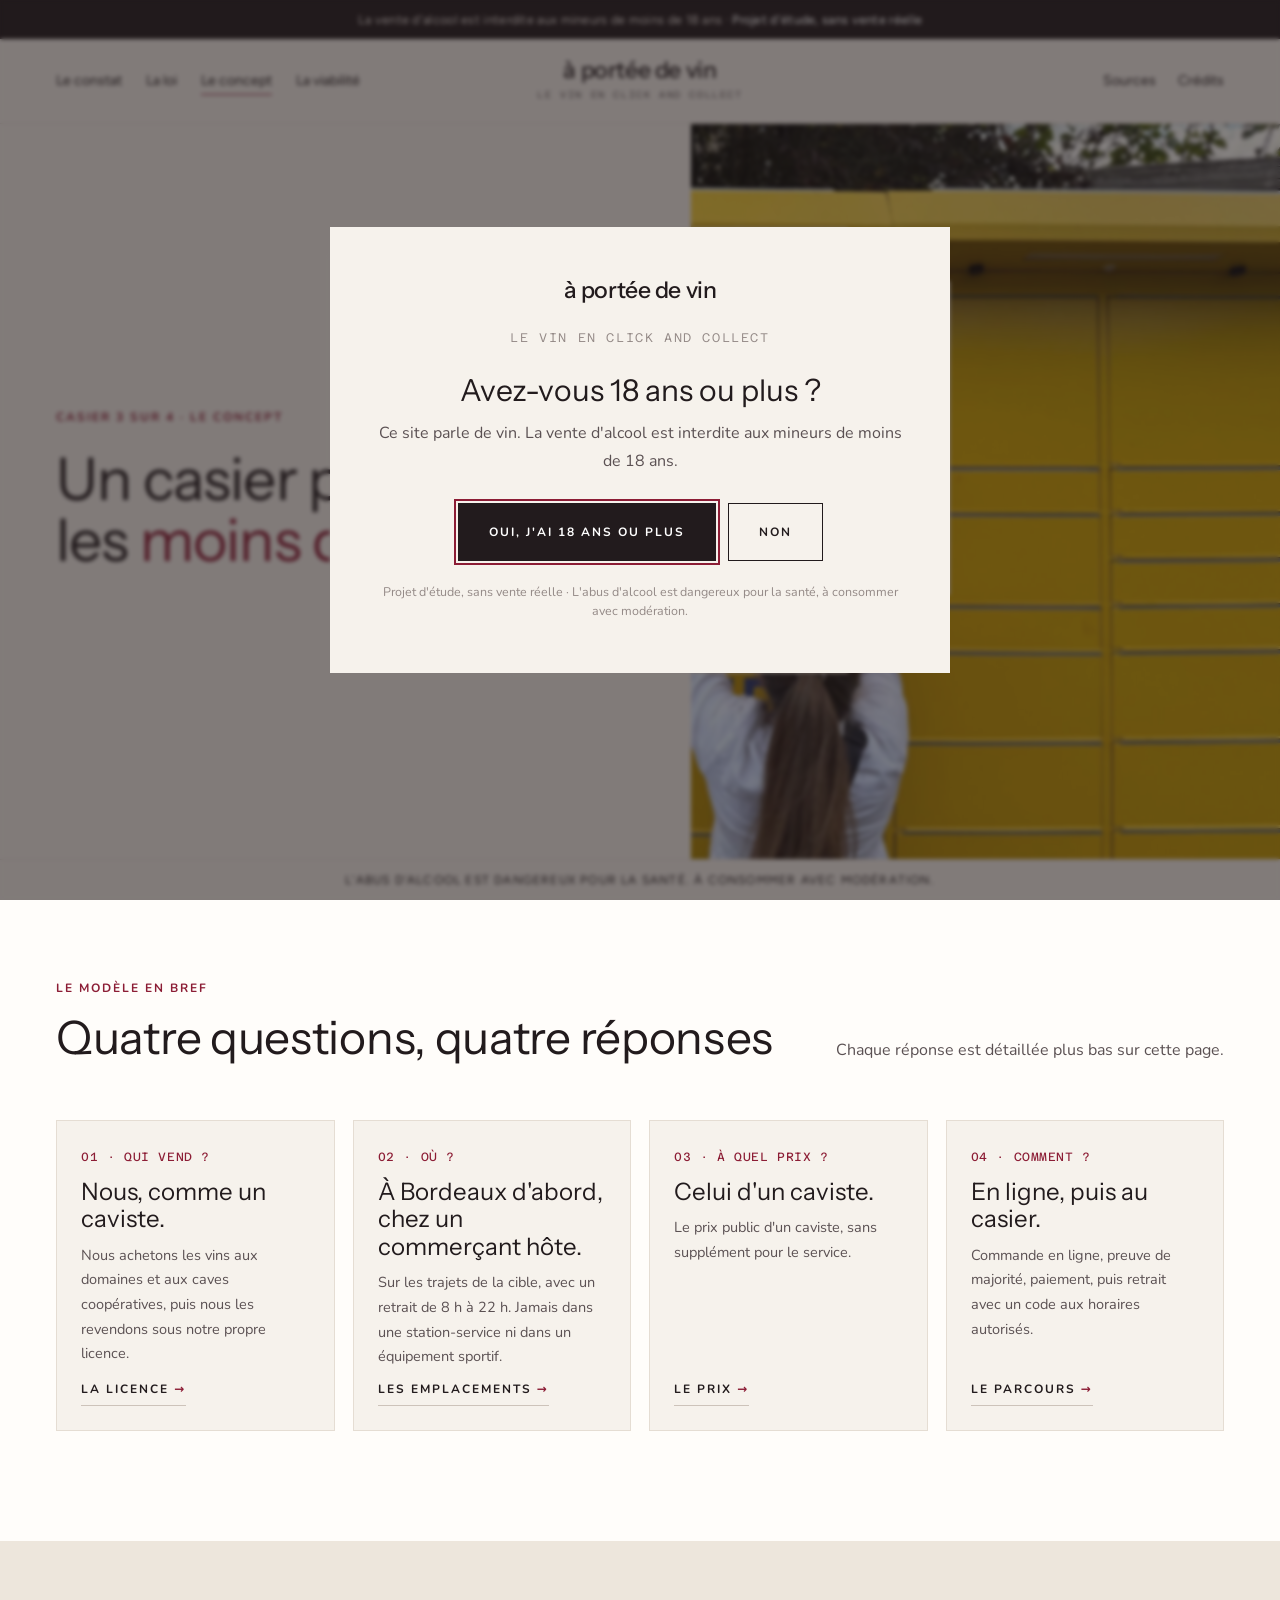
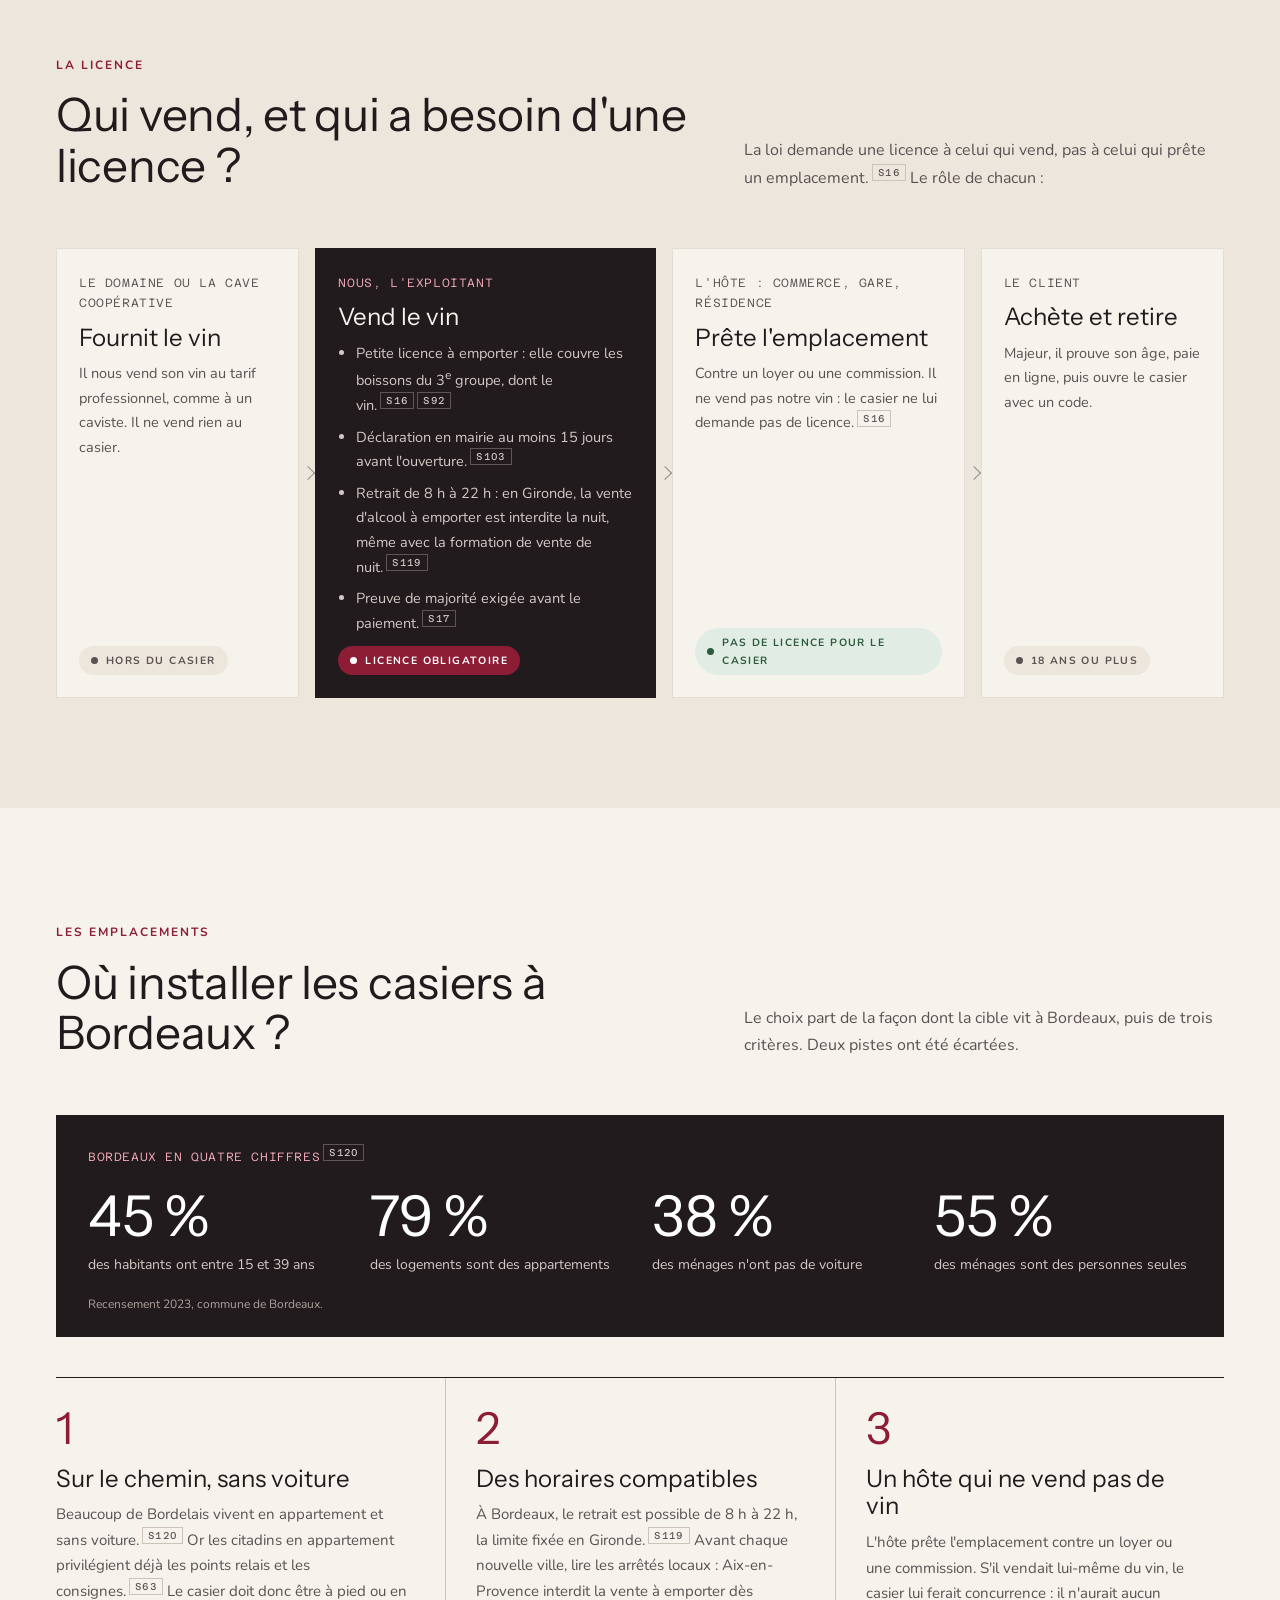
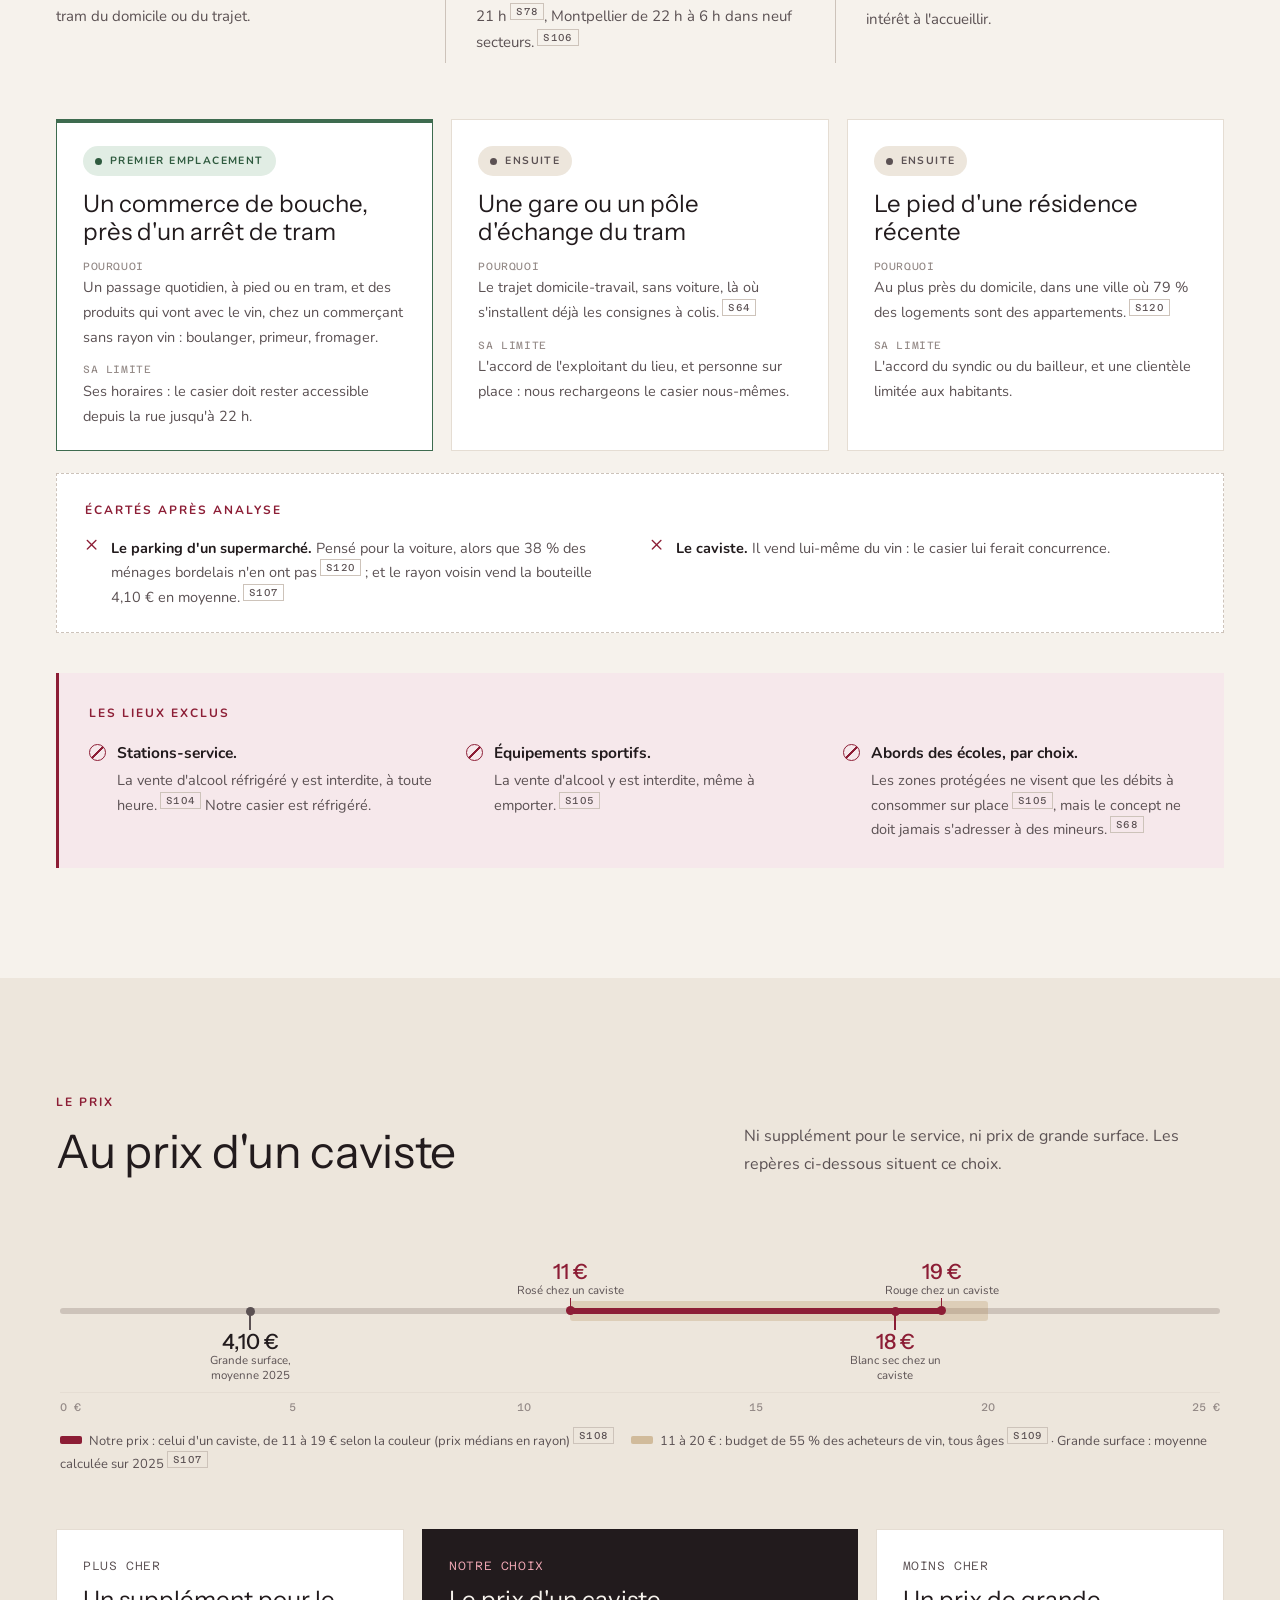
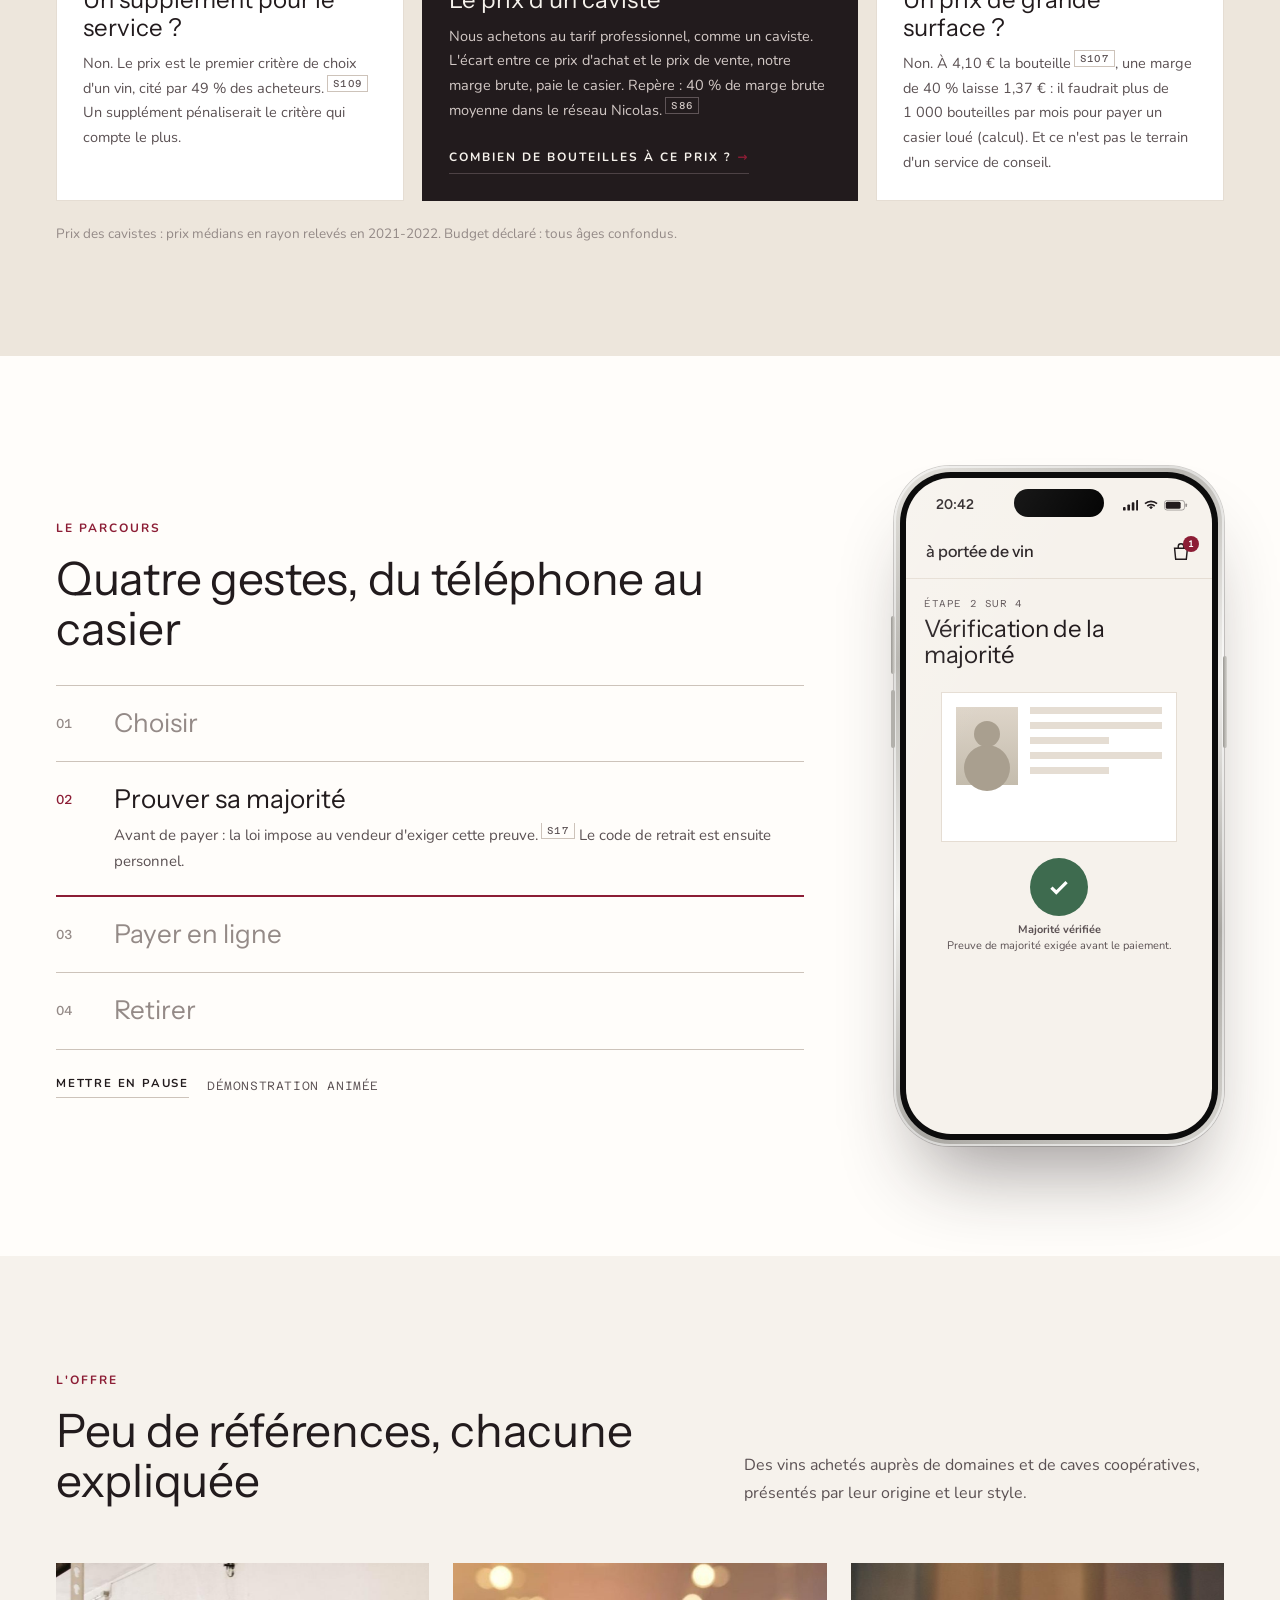
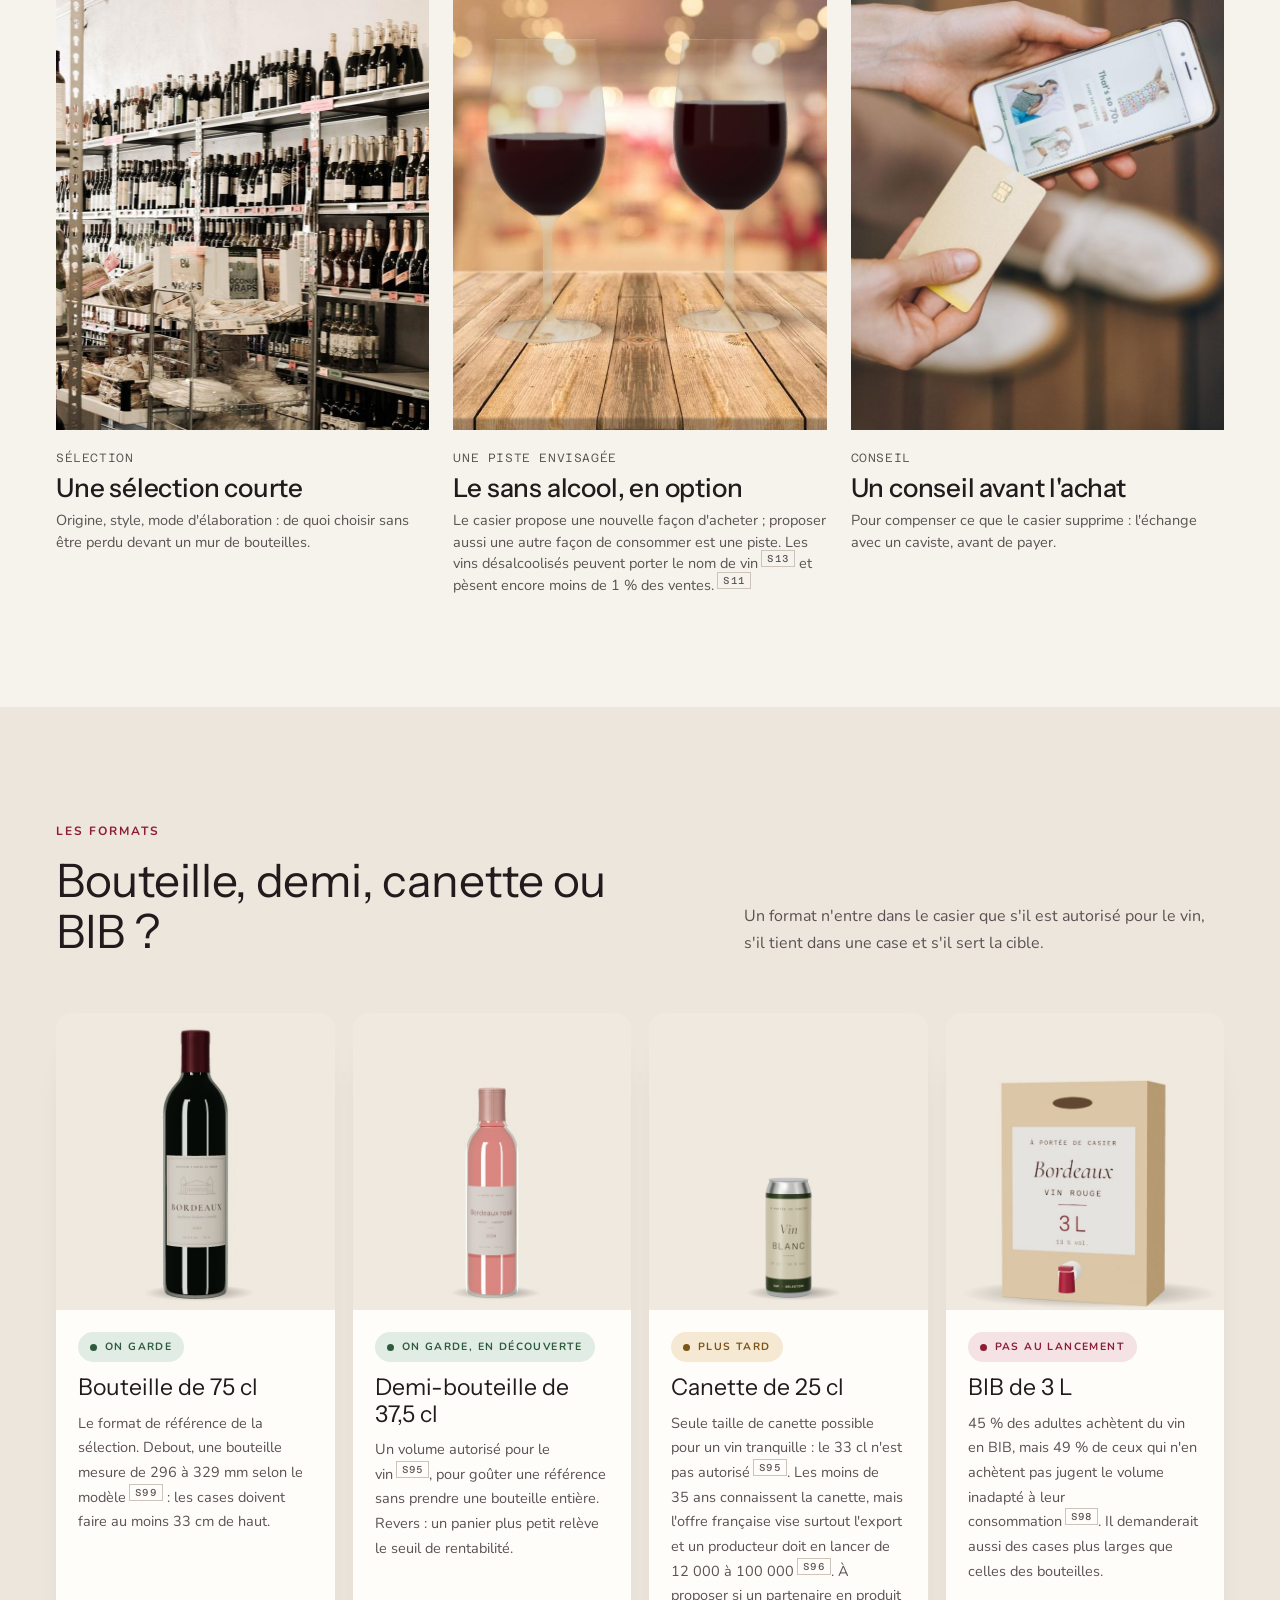
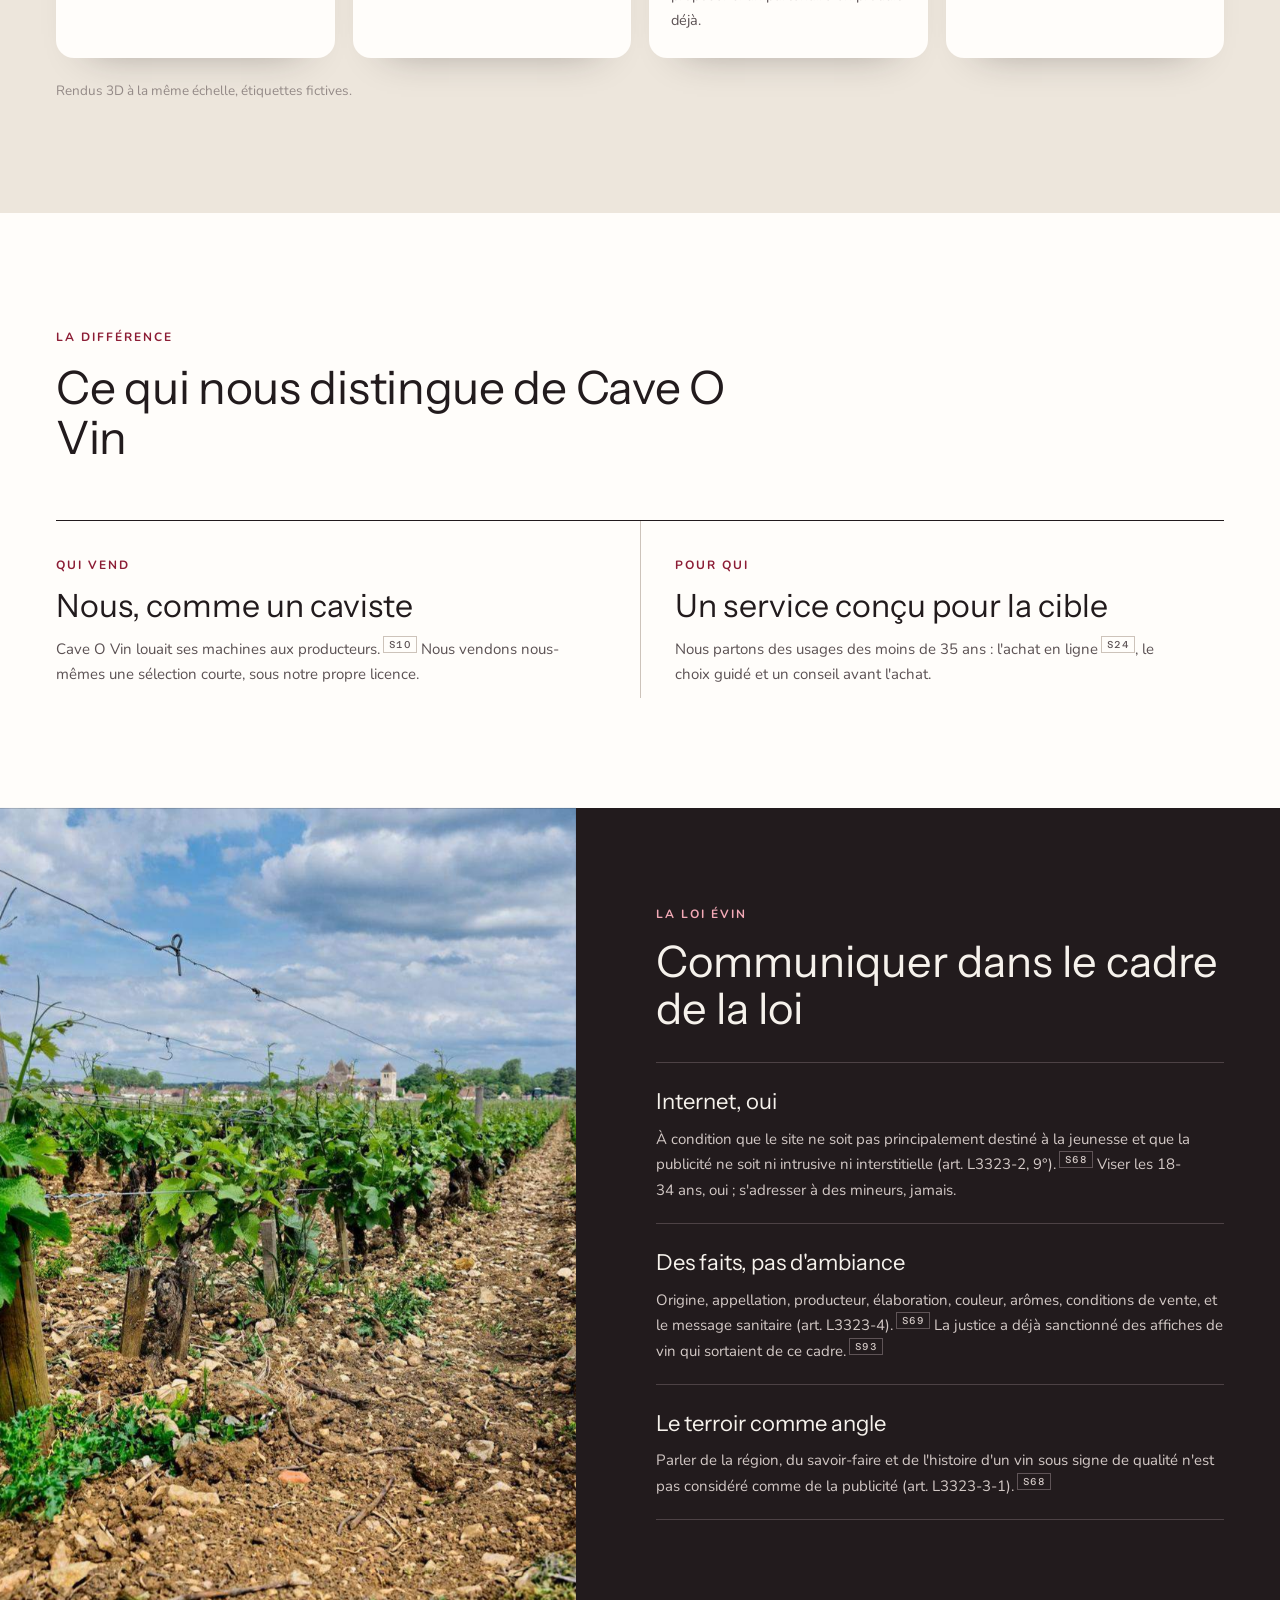
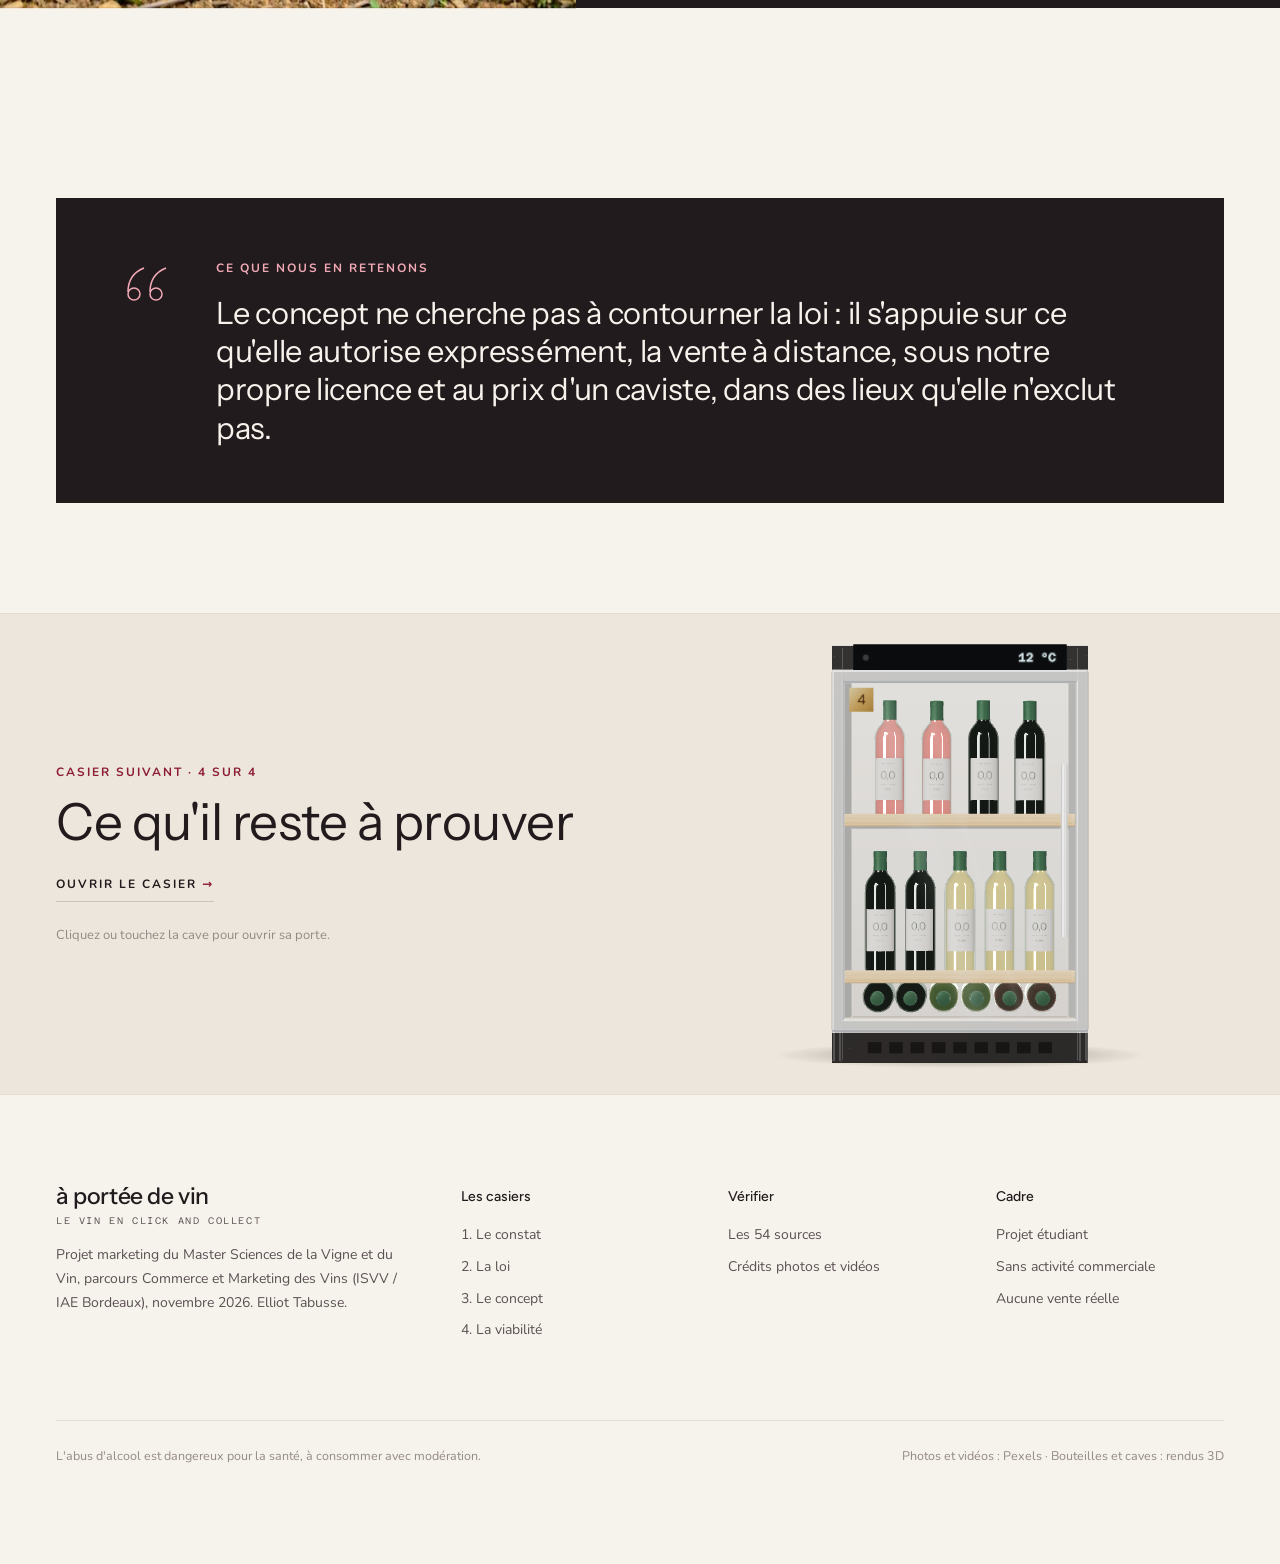
==== commit 18b103f7: "Mise à jour : groupe, vente en ligne, parcours, simulateur et business plan - Prénoms du groupe en p" ====
--- a/concept.html
+++ b/concept.html
@@ -28,7 +28,7 @@
   <div class="heros__texte">
     <span class="eyebrow">Casier 3 sur 4 · Le concept</span>
     <h1>Un casier pensé pour les <em>moins de 35 ans</em>.</h1>
-    <p class="heros__lead">Un casier de retrait réfrigéré, installé chez un commerçant hôte, où l'on récupère du vin déjà payé en ligne. Nous achetons les vins aux domaines et aux caves coopératives, et nous les revendons au prix d'un caviste.</p>
+    
     
   </div>
   <figure class="heros__media"><img src="assets/img/casier-retrait.jpg" alt="" style="object-position:88% center"></figure>
@@ -41,7 +41,7 @@
       <li class="revele"><a href="#licence"><span class="mono">01 · Qui vend ?</span><b>Nous, comme un caviste.</b><p>Nous achetons les vins aux domaines et aux caves coopératives, puis nous les revendons sous notre propre licence.</p><span class="lien-fleche">La licence</span></a></li>
       <li class="revele"><a href="#emplacements"><span class="mono">02 · Où ?</span><b>À Bordeaux d'abord, chez un commerçant hôte.</b><p>Sur les trajets de la cible, avec un retrait de 8 h à 22 h. Jamais dans une station-service ni dans un équipement sportif.</p><span class="lien-fleche">Les emplacements</span></a></li>
       <li class="revele"><a href="#prix"><span class="mono">03 · À quel prix ?</span><b>Celui d'un caviste.</b><p>Le prix public d'un caviste, sans supplément pour le service.</p><span class="lien-fleche">Le prix</span></a></li>
-      <li class="revele"><a href="#demo"><span class="mono">04 · Comment ?</span><b>En ligne, puis au casier.</b><p>Commande et paiement en ligne, preuve de majorité, retrait avec un code aux horaires autorisés.</p><span class="lien-fleche">Le parcours</span></a></li>
+      <li class="revele"><a href="#demo"><span class="mono">04 · Comment ?</span><b>En ligne, puis au casier.</b><p>Commande en ligne, preuve de majorité, paiement, puis retrait avec un code aux horaires autorisés.</p><span class="lien-fleche">Le parcours</span></a></li>
     </ol>
   </div>
 </section>
@@ -51,9 +51,9 @@
     <div class="tete-sec revele"><div><span class="eyebrow">La licence</span><h2 class="h2">Qui vend, et qui a besoin d'une licence ?</h2></div><p>La loi demande une licence à celui qui vend, pas à celui qui prête un emplacement.<a class="src" href="sources.html#s16" title="Source S16">S16</a> Le rôle de chacun :</p></div>
     <div class="roles">
       <article class="role revele"><span class="mono">Le domaine ou la cave coopérative</span><h3>Fournit le vin</h3><p>Il nous vend son vin au tarif professionnel, comme à un caviste. Il ne vend rien au casier.</p><span class="badge badge--neutre">Hors du casier</span></article>
-      <article class="role role--nous revele"><span class="mono">Nous, l'exploitant</span><h3>Vend le vin</h3><ul><li>Petite licence à emporter : elle couvre les boissons du 3<sup>e</sup> groupe, dont le vin.<a class="src" href="sources.html#s16" title="Source S16">S16</a><a class="src" href="sources.html#s92" title="Source S92">S92</a></li><li>Déclaration en mairie au moins 15 jours avant l'ouverture.<a class="src" href="sources.html#s103" title="Source S103">S103</a></li><li>Retrait de 8 h à 22 h : en Gironde, la vente d'alcool à emporter est interdite la nuit, même avec la formation de vente de nuit.<a class="src" href="sources.html#s119" title="Source S119">S119</a></li><li>Preuve de majorité exigée avant l'ouverture du casier.<a class="src" href="sources.html#s17" title="Source S17">S17</a></li></ul><span class="badge badge--vin">Licence obligatoire</span></article>
+      <article class="role role--nous revele"><span class="mono">Nous, l'exploitant</span><h3>Vend le vin</h3><ul><li>Petite licence à emporter : elle couvre les boissons du 3<sup>e</sup> groupe, dont le vin.<a class="src" href="sources.html#s16" title="Source S16">S16</a><a class="src" href="sources.html#s92" title="Source S92">S92</a></li><li>Déclaration en mairie au moins 15 jours avant l'ouverture.<a class="src" href="sources.html#s103" title="Source S103">S103</a></li><li>Retrait de 8 h à 22 h : en Gironde, la vente d'alcool à emporter est interdite la nuit, même avec la formation de vente de nuit.<a class="src" href="sources.html#s119" title="Source S119">S119</a></li><li>Preuve de majorité exigée avant le paiement.<a class="src" href="sources.html#s17" title="Source S17">S17</a></li></ul><span class="badge badge--vin">Licence obligatoire</span></article>
       <article class="role revele"><span class="mono">L'hôte : commerce, gare, résidence</span><h3>Prête l'emplacement</h3><p>Contre un loyer ou une commission. Il ne vend pas notre vin : le casier ne lui demande pas de licence.<a class="src" href="sources.html#s16" title="Source S16">S16</a></p><span class="badge badge--ok">Pas de licence pour le casier</span></article>
-      <article class="role revele"><span class="mono">Le client</span><h3>Achète et retire</h3><p>Majeur, il paie en ligne, prouve son âge, puis ouvre le casier avec un code.</p><span class="badge badge--neutre">18 ans ou plus</span></article>
+      <article class="role revele"><span class="mono">Le client</span><h3>Achète et retire</h3><p>Majeur, il prouve son âge, paie en ligne, puis ouvre le casier avec un code.</p><span class="badge badge--neutre">18 ans ou plus</span></article>
     </div>
   </div>
 </section>
@@ -127,7 +127,7 @@
   <div class="wrap demo">
     <div>
       <div class="revele"><span class="eyebrow">Le parcours</span><h2 class="h2" style="margin:12px 0 30px">Quatre gestes, du téléphone au casier</h2></div>
-      <ol class="etapes" role="tablist" aria-label="Étapes du parcours" aria-orientation="vertical"><li role="presentation"><button role="tab" type="button" aria-selected="true" aria-controls="tel"><span class="n">01</span><span><strong>Choisir</strong><span class="detail">Une sélection courte, expliquée simplement, avec un conseil à distance avant l'achat.</span></span><span class="barre"></span></button></li><li role="presentation"><button role="tab" type="button" aria-selected="false" aria-controls="tel" tabindex="-1"><span class="n">02</span><span><strong>Payer en ligne</strong><span class="detail">Avant tout retrait. Le casier n'encaisse rien : c'est le critère qui a distingué un casier d'un distributeur dans la seule décision connue, en Polynésie.<a class="src" href="sources.html#s14" title="Source S14">S14</a> La vente reste une vente à distance.<a class="src" href="sources.html#s15" title="Source S15">S15</a></span></span><span class="barre"></span></button></li><li role="presentation"><button role="tab" type="button" aria-selected="false" aria-controls="tel" tabindex="-1"><span class="n">03</span><span><strong>Prouver sa majorité</strong><span class="detail">Avant que le casier ne s'ouvre : la loi impose au vendeur d'exiger cette preuve.<a class="src" href="sources.html#s17" title="Source S17">S17</a></span></span><span class="barre"></span></button></li><li role="presentation"><button role="tab" type="button" aria-selected="false" aria-controls="tel" tabindex="-1"><span class="n">04</span><span><strong>Retirer</strong><span class="detail">Avec un code, de 8 h à 22 h à Bordeaux, les horaires autorisés en Gironde.<a class="src" href="sources.html#s119" title="Source S119">S119</a></span></span><span class="barre"></span></button></li></ol>
+      <ol class="etapes" role="tablist" aria-label="Étapes du parcours" aria-orientation="vertical"><li role="presentation"><button role="tab" type="button" aria-selected="true" aria-controls="tel"><span class="n">01</span><span><strong>Choisir</strong><span class="detail">Une sélection courte, expliquée simplement, avec un conseil à distance avant l'achat.</span></span><span class="barre"></span></button></li><li role="presentation"><button role="tab" type="button" aria-selected="false" aria-controls="tel" tabindex="-1"><span class="n">02</span><span><strong>Prouver sa majorité</strong><span class="detail">Avant de payer : la loi impose au vendeur d'exiger cette preuve.<a class="src" href="sources.html#s17" title="Source S17">S17</a> Le code de retrait est ensuite personnel.</span></span><span class="barre"></span></button></li><li role="presentation"><button role="tab" type="button" aria-selected="false" aria-controls="tel" tabindex="-1"><span class="n">03</span><span><strong>Payer en ligne</strong><span class="detail">Avant tout retrait. Le casier n'encaisse rien : c'est le critère qui a distingué un casier d'un distributeur dans la seule décision connue, en Polynésie.<a class="src" href="sources.html#s14" title="Source S14">S14</a> La vente reste une vente à distance.<a class="src" href="sources.html#s15" title="Source S15">S15</a></span></span><span class="barre"></span></button></li><li role="presentation"><button role="tab" type="button" aria-selected="false" aria-controls="tel" tabindex="-1"><span class="n">04</span><span><strong>Retirer</strong><span class="detail">Avec un code, de 8 h à 22 h à Bordeaux, les horaires autorisés en Gironde.<a class="src" href="sources.html#s119" title="Source S119">S119</a></span></span><span class="barre"></span></button></li></ol>
       <div class="demo__ctrl"><button type="button" data-ctrl="lecture">Mettre en pause</button><span class="mono">Démonstration animée</span></div>
     </div>
     <div class="iphone" id="tel" role="tabpanel" aria-label="Aperçu de l'application">
@@ -137,26 +137,26 @@
         <div class="app">
           <div class="app__barre"><b>à portée de vin</b><span class="panier"><svg viewBox="0 0 24 24" fill="none" stroke="currentColor" stroke-width="1.6"><path d="M5 8h14l-1.2 12H6.2z"/><path d="M9 8V6a3 3 0 0 1 6 0v2"/></svg><i>1</i></span></div>
           <div class="vues">
-            <div class="vue on">
+            <div class="vue on" data-vue="choix">
               <span class="mono">Sélection de la semaine</span><h4>Deux vins, bien expliqués</h4>
               <div class="produits"><div class="produit"><div class="pic"><img src="assets/img/produit-rouge.jpg" alt=""></div><b>Rouge fruité</b><span>Côtes du Rhône</span><button class="ajout" type="button" tabindex="-1">Ajouter</button></div><div class="produit"><div class="pic"><img src="assets/img/produit-blanc.jpg" alt=""></div><b>Blanc vif</b><span>Entre-deux-Mers</span><button class="ajout" type="button" tabindex="-1">Ajouter</button></div></div>
               <div class="conseil"><span class="play"></span><span>Conseil vidéo du caviste : quel vin avec quel plat</span></div>
               <div class="app-btn">Commander</div>
             </div>
-            <div class="vue" aria-hidden="true">
-              <span class="mono">Étape 2 sur 4</span><h4>On paie ici, pas au casier</h4>
-              <div class="lignes"><div><span>Rouge fruité</span><span>1 bouteille</span></div><div><span>Retrait</span><span>Casier réfrigéré</span></div><div><span>Ouverture</span><span>Après vérification</span></div></div>
+            <div class="vue" data-vue="age" aria-hidden="true">
+              <span class="mono">Étape 2 sur 4</span><h4>Vérification de la majorité</h4>
+              <div class="piece"><div class="photo"></div><div><div class="l"></div><div class="l"></div><div class="l c"></div><div class="l"></div><div class="l c"></div></div><span class="scan"></span></div>
+              <div class="coche"><svg viewBox="0 0 24 24" fill="none" stroke="currentColor" stroke-width="3"><path d="M5 12.5l4.5 4.5L19 7.5"/></svg></div>
+              <p class="petit"><b class="statut-age">Lecture de la pièce d'identité…</b><br>Preuve de majorité exigée avant le paiement.</p>
+            </div>
+            <div class="vue" data-vue="paie" aria-hidden="true">
+              <span class="mono">Étape 3 sur 4</span><h4>On paie ici, pas au casier</h4>
+              <div class="lignes"><div><span>Rouge fruité</span><span>1 bouteille</span></div><div><span>Retrait</span><span>Casier réfrigéré</span></div><div><span>Majorité</span><span>Vérifiée</span></div></div>
               <div class="carte-bq"><span class="puce"></span><b>•••• •••• •••• 2026</b><span>Paiement sécurisé</span></div>
               <div class="app-btn">Payer la commande</div>
               <div class="etat"><span class="spin"></span>Paiement en cours</div>
             </div>
-            <div class="vue" aria-hidden="true">
-              <span class="mono">Étape 3 sur 4</span><h4>Vérification de la majorité</h4>
-              <div class="piece"><div class="photo"></div><div><div class="l"></div><div class="l"></div><div class="l c"></div><div class="l"></div><div class="l c"></div></div><span class="scan"></span></div>
-              <div class="coche"><svg viewBox="0 0 24 24" fill="none" stroke="currentColor" stroke-width="3"><path d="M5 12.5l4.5 4.5L19 7.5"/></svg></div>
-              <p class="petit"><b class="statut-age">Lecture de la pièce d'identité…</b><br>Preuve de majorité exigée avant l'ouverture du casier.</p>
-            </div>
-            <div class="vue" aria-hidden="true">
+            <div class="vue" data-vue="retrait" aria-hidden="true">
               <span class="mono">Étape 4 sur 4</span><h4>Votre commande est prête</h4>
               <div class="code"><span class="mono">Code de retrait · casier 12</span><b>4817</b></div>
               <div class="mini-cave"><div class="int"><img src="assets/img/bouteille-rouge.png" alt=""></div><div class="porte"></div></div>
@@ -197,10 +197,9 @@
 <section class="section section--blanc">
   <div class="wrap">
     <div class="tete-sec revele"><div><span class="eyebrow">La différence</span><h2 class="h2">Ce qui nous distingue de Cave O Vin</h2></div></div>
-    <div class="axes">
-      <div class="axe axe--principal revele"><span class="eyebrow">Axe principal</span><h3>Un service conçu pour la cible</h3><p>Cave O Vin louait ses machines aux producteurs.<a class="src" href="sources.html#s10" title="Source S10">S10</a> Nous vendons nous-mêmes une sélection, et nous partons des usages des moins de 35 ans : l'achat en ligne<a class="src" href="sources.html#s24" title="Source S24">S24</a> et le choix guidé.</p></div>
-      <div class="axe revele"><span class="mono">Piste envisagée</span><h3>Le sans alcool en option</h3><p>Une autre façon de consommer, dans la même commande.</p></div>
-      <div class="axe revele"><span class="mono">Axe secondaire</span><h3>Un conseil avant l'achat</h3><p>Retrouver, à distance, ce que l'on attend d'un caviste.</p></div>
+    <div class="axes axes--2">
+      <div class="axe axe--principal revele"><span class="eyebrow">Qui vend</span><h3>Nous, comme un caviste</h3><p>Cave O Vin louait ses machines aux producteurs.<a class="src" href="sources.html#s10" title="Source S10">S10</a> Nous vendons nous-mêmes une sélection courte, sous notre propre licence.</p></div>
+      <div class="axe axe--principal revele"><span class="eyebrow">Pour qui</span><h3>Un service conçu pour la cible</h3><p>Nous partons des usages des moins de 35 ans : l'achat en ligne<a class="src" href="sources.html#s24" title="Source S24">S24</a>, le choix guidé et un conseil avant l'achat.</p></div>
     </div>
   </div>
 </section>
@@ -233,7 +232,7 @@
     <div class="pied__grille">
       <div><a class="logo" href="index.html" aria-label="Accueil"><b>à portée de vin</b><small>Le vin en click and collect</small></a><p>Projet marketing du Master Sciences de la Vigne et du Vin, parcours Commerce et Marketing des Vins (ISVV / IAE Bordeaux), novembre 2026. Elliot Tabusse.</p></div>
       <div><h4>Les casiers</h4><ul><li><a href="constat.html">1. Le constat</a></li><li><a href="loi.html">2. La loi</a></li><li><a href="concept.html">3. Le concept</a></li><li><a href="viabilite.html">4. La viabilité</a></li></ul></div>
-      <div><h4>Vérifier</h4><ul><li><a href="sources.html">Les 52 sources</a></li><li><a href="sources.html#credits">Crédits photos et vidéos</a></li></ul></div>
+      <div><h4>Vérifier</h4><ul><li><a href="sources.html">Les 54 sources</a></li><li><a href="sources.html#credits">Crédits photos et vidéos</a></li></ul></div>
       <div><h4>Cadre</h4><ul><li>Projet étudiant</li><li>Sans activité commerciale</li><li>Aucune vente réelle</li></ul></div>
     </div>
     <div class="pied__bas"><span>L'abus d'alcool est dangereux pour la santé, à consommer avec modération.</span><span>Photos et vidéos : Pexels · Bouteilles et caves : rendus 3D</span></div>
--- a/assets/css/style.css
+++ b/assets/css/style.css
@@ -846,3 +846,27 @@
   .bp-table .etiq{display:none}
   .bp-kpis div,.bp-kpis div+div{padding:20px 0;border-left:0;border-bottom:1px solid var(--line)}
 }
+
+/* ---------- v18 : graphique des alcools en grand, vente en ligne, groupe ---------- */
+.titre-graph{margin-bottom:30px}
+.titre-graph .h2{margin-top:12px}
+.graph--large{padding:40px 44px 32px}
+.graph--large .barres{gap:22px;margin-top:8px}
+.graph--large .barre{grid-template-columns:minmax(0,220px) minmax(0,1fr) 84px 88px;gap:20px}
+.graph--large .barre__nom{font-size:17px}
+.graph--large .barre__piste{height:46px}
+.graph--large .barre b{font-size:34px}
+.graph--large .evol{font-size:14px;padding:5px 11px}
+.en-ligne{display:flex;align-items:baseline;gap:14px;margin-top:20px;padding-top:18px;border-top:1px solid var(--line-2)}
+.en-ligne b{font-family:var(--f-head);font-weight:400;font-size:40px;line-height:1;color:var(--vin);white-space:nowrap}
+.en-ligne span{font-size:15px;color:var(--ink-2)}
+.heros__equipe{margin-top:22px;font-family:var(--f-nav);font-weight:600;font-size:16px;letter-spacing:.2px;color:var(--ink)}
+@media (max-width:900px){
+  .graph--large{padding:22px 18px 20px}
+  .graph--large .barre{grid-template-columns:minmax(0,1fr) 54px 62px;gap:8px 10px}
+  .graph--large .barre__piste{height:28px}
+  .graph--large .barre b{font-size:22px}
+  .en-ligne b{font-size:32px}
+}
+.axes--2{grid-template-columns:1fr 1fr}
+@media (max-width:900px){.axes--2{grid-template-columns:1fr}}
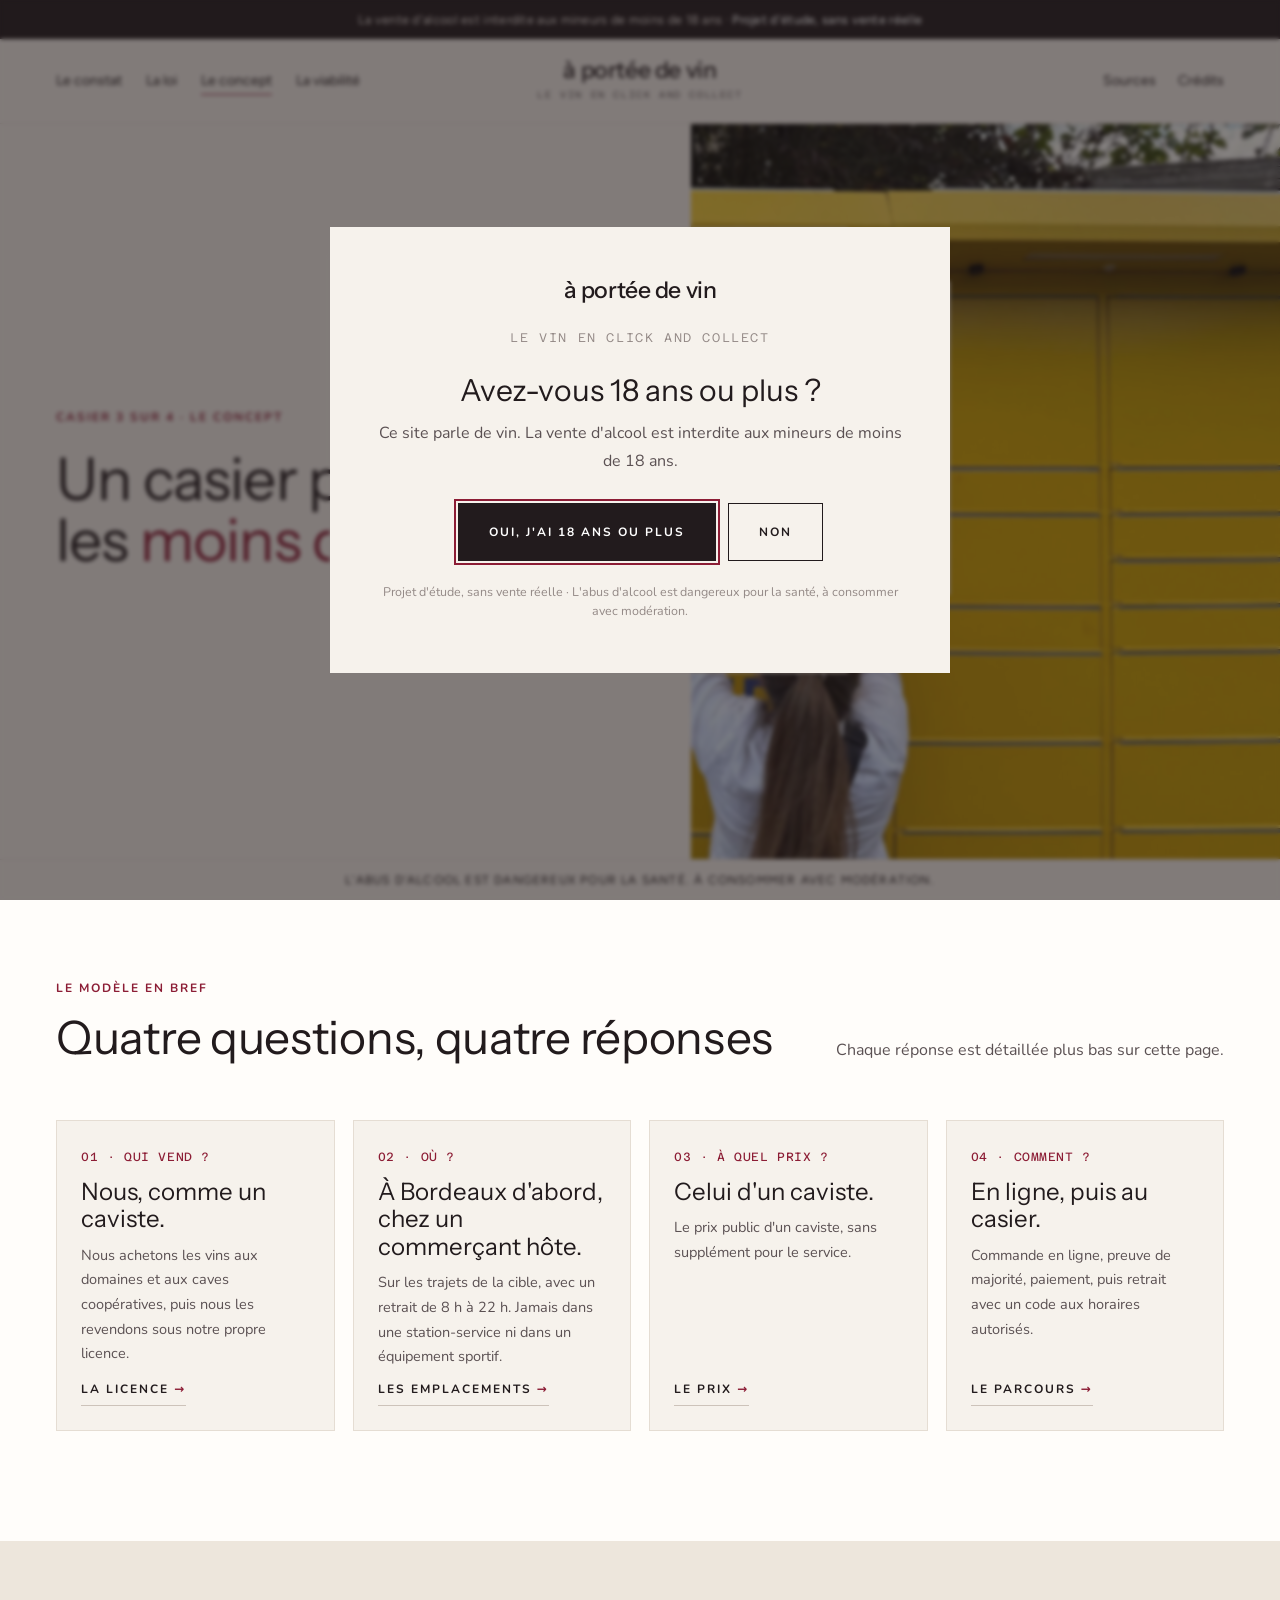
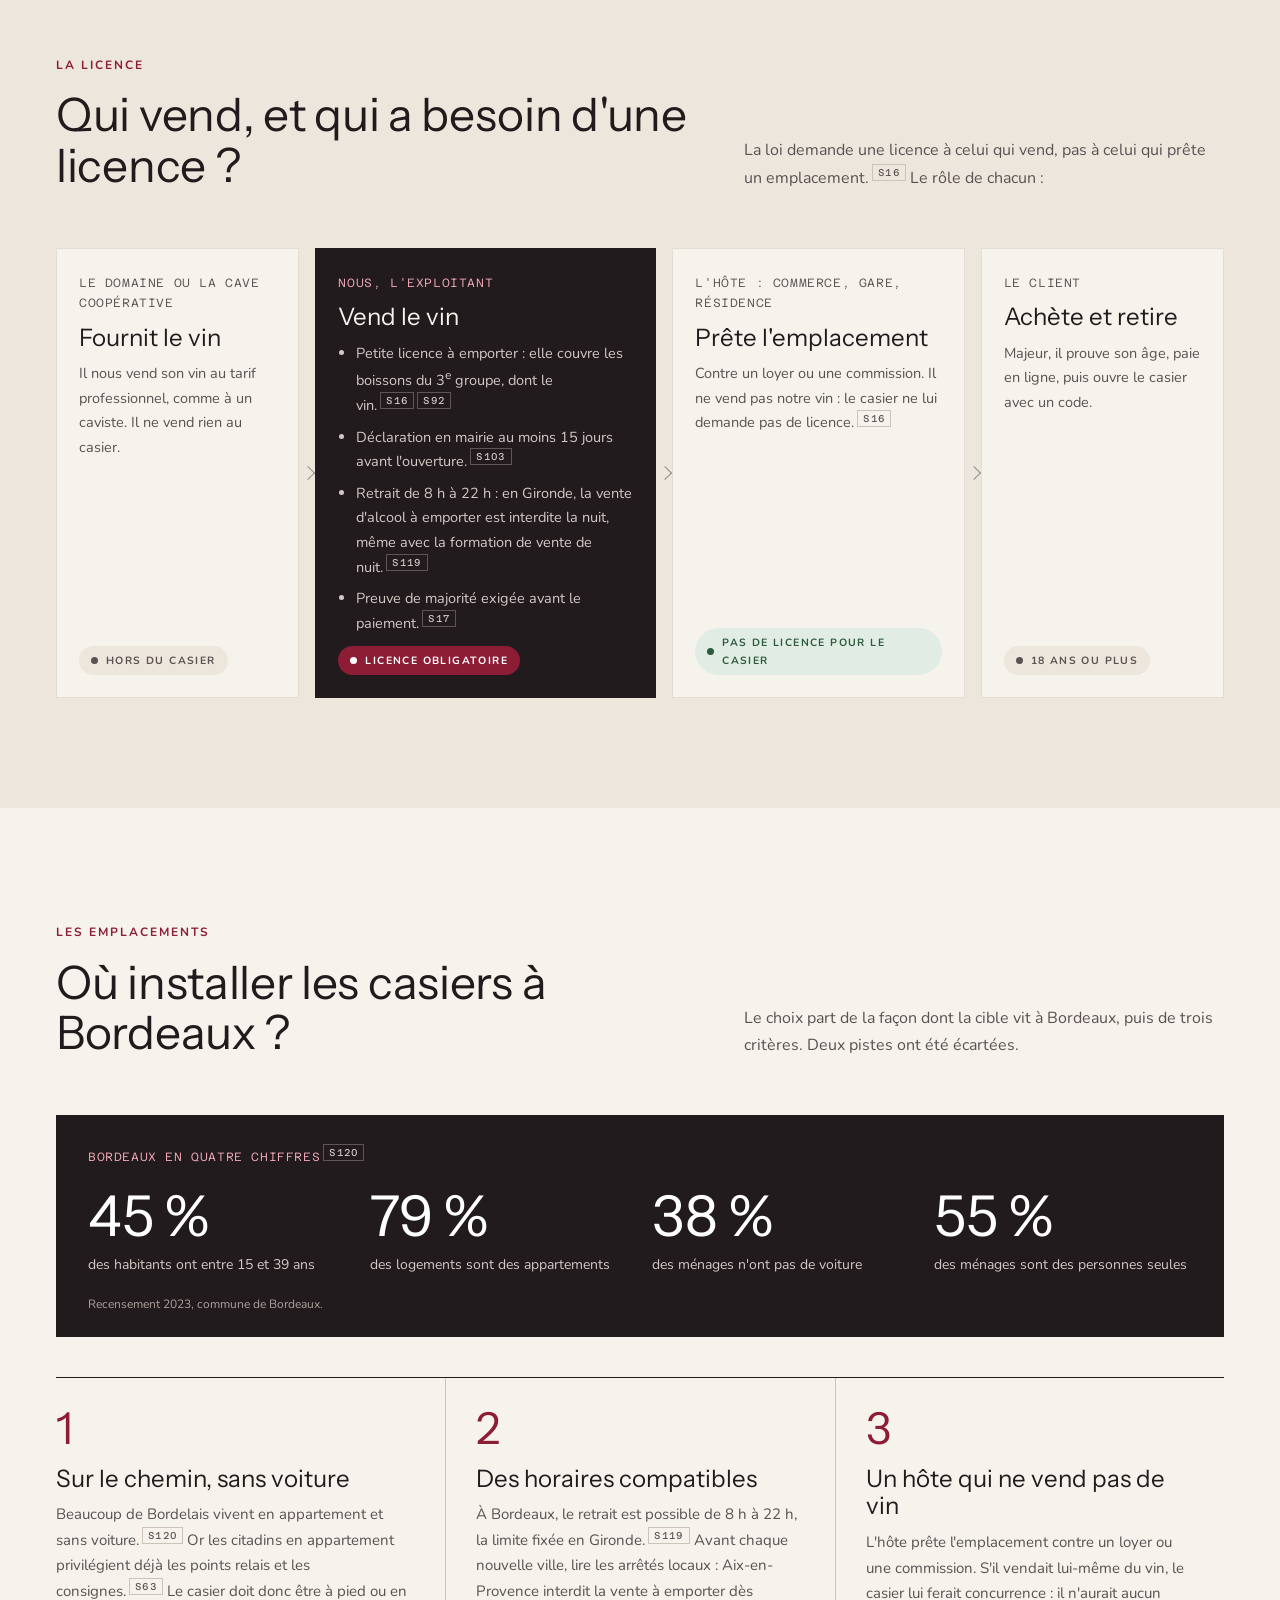
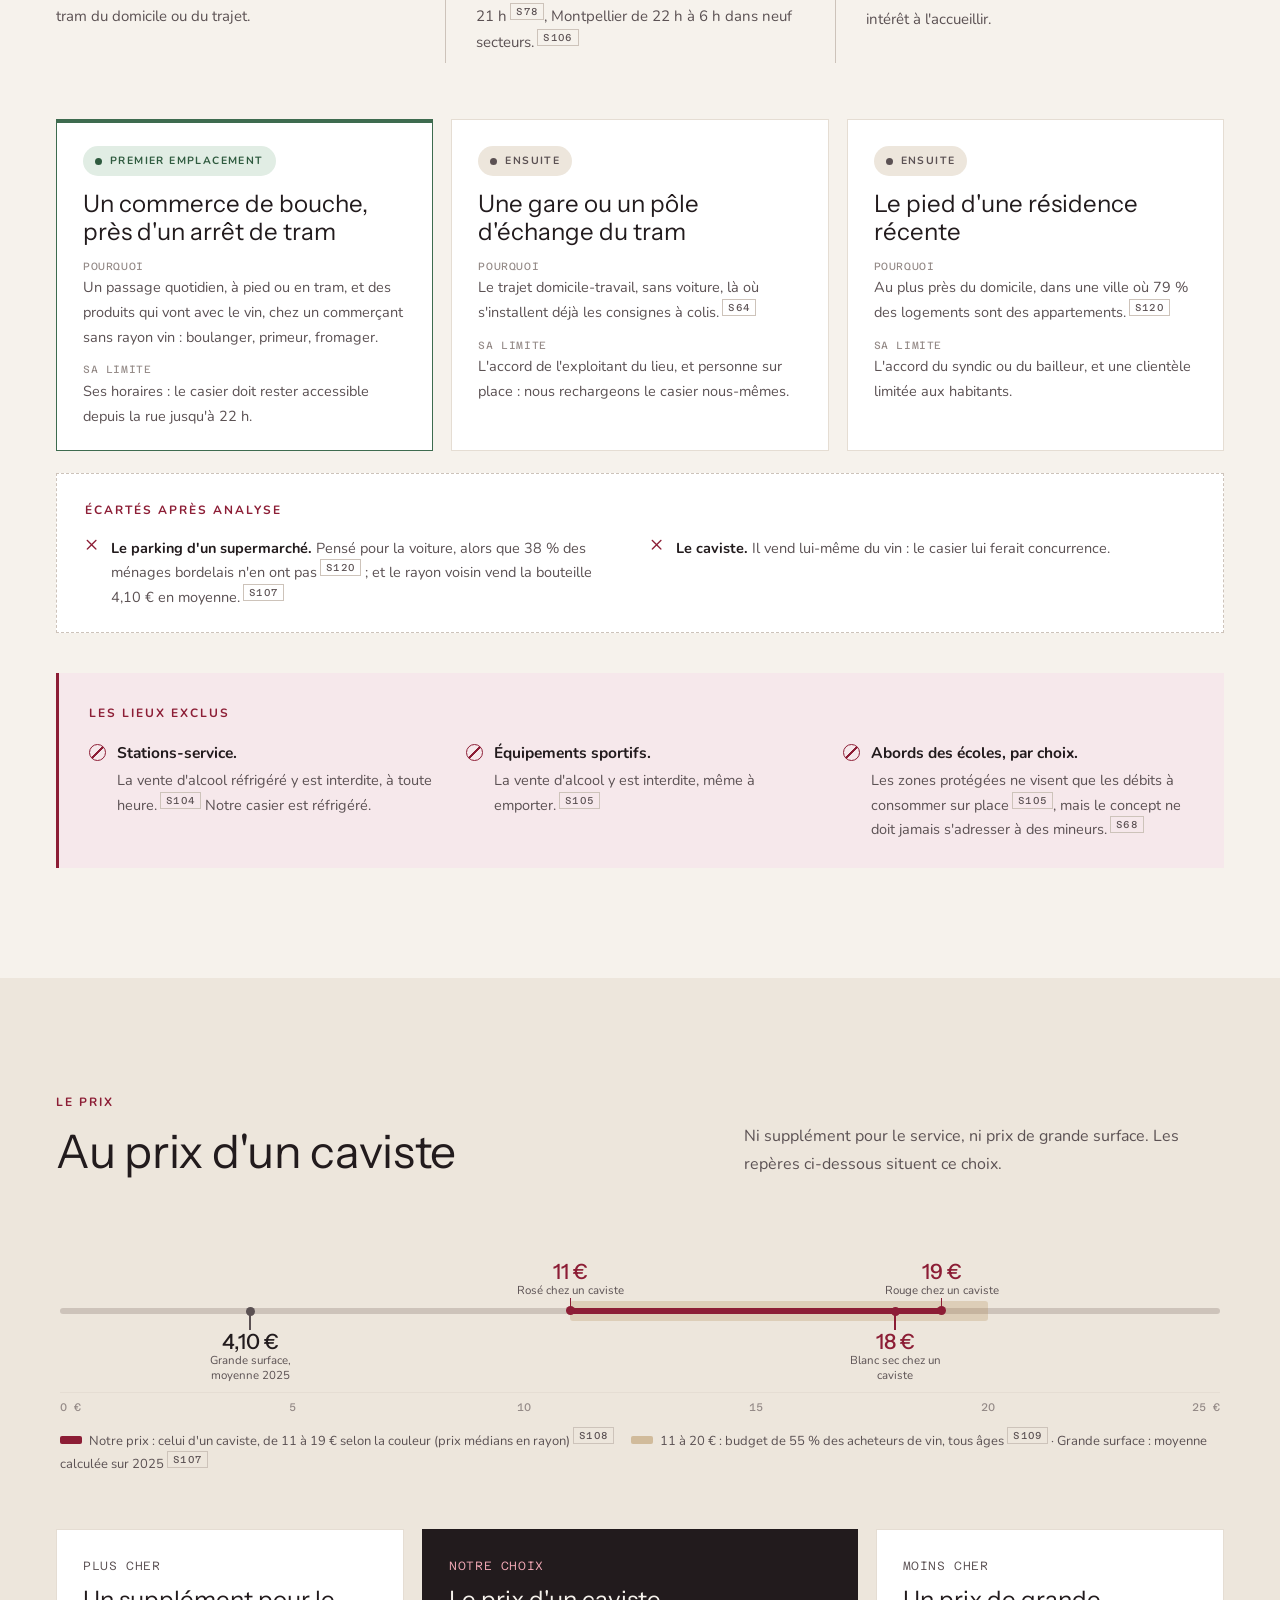
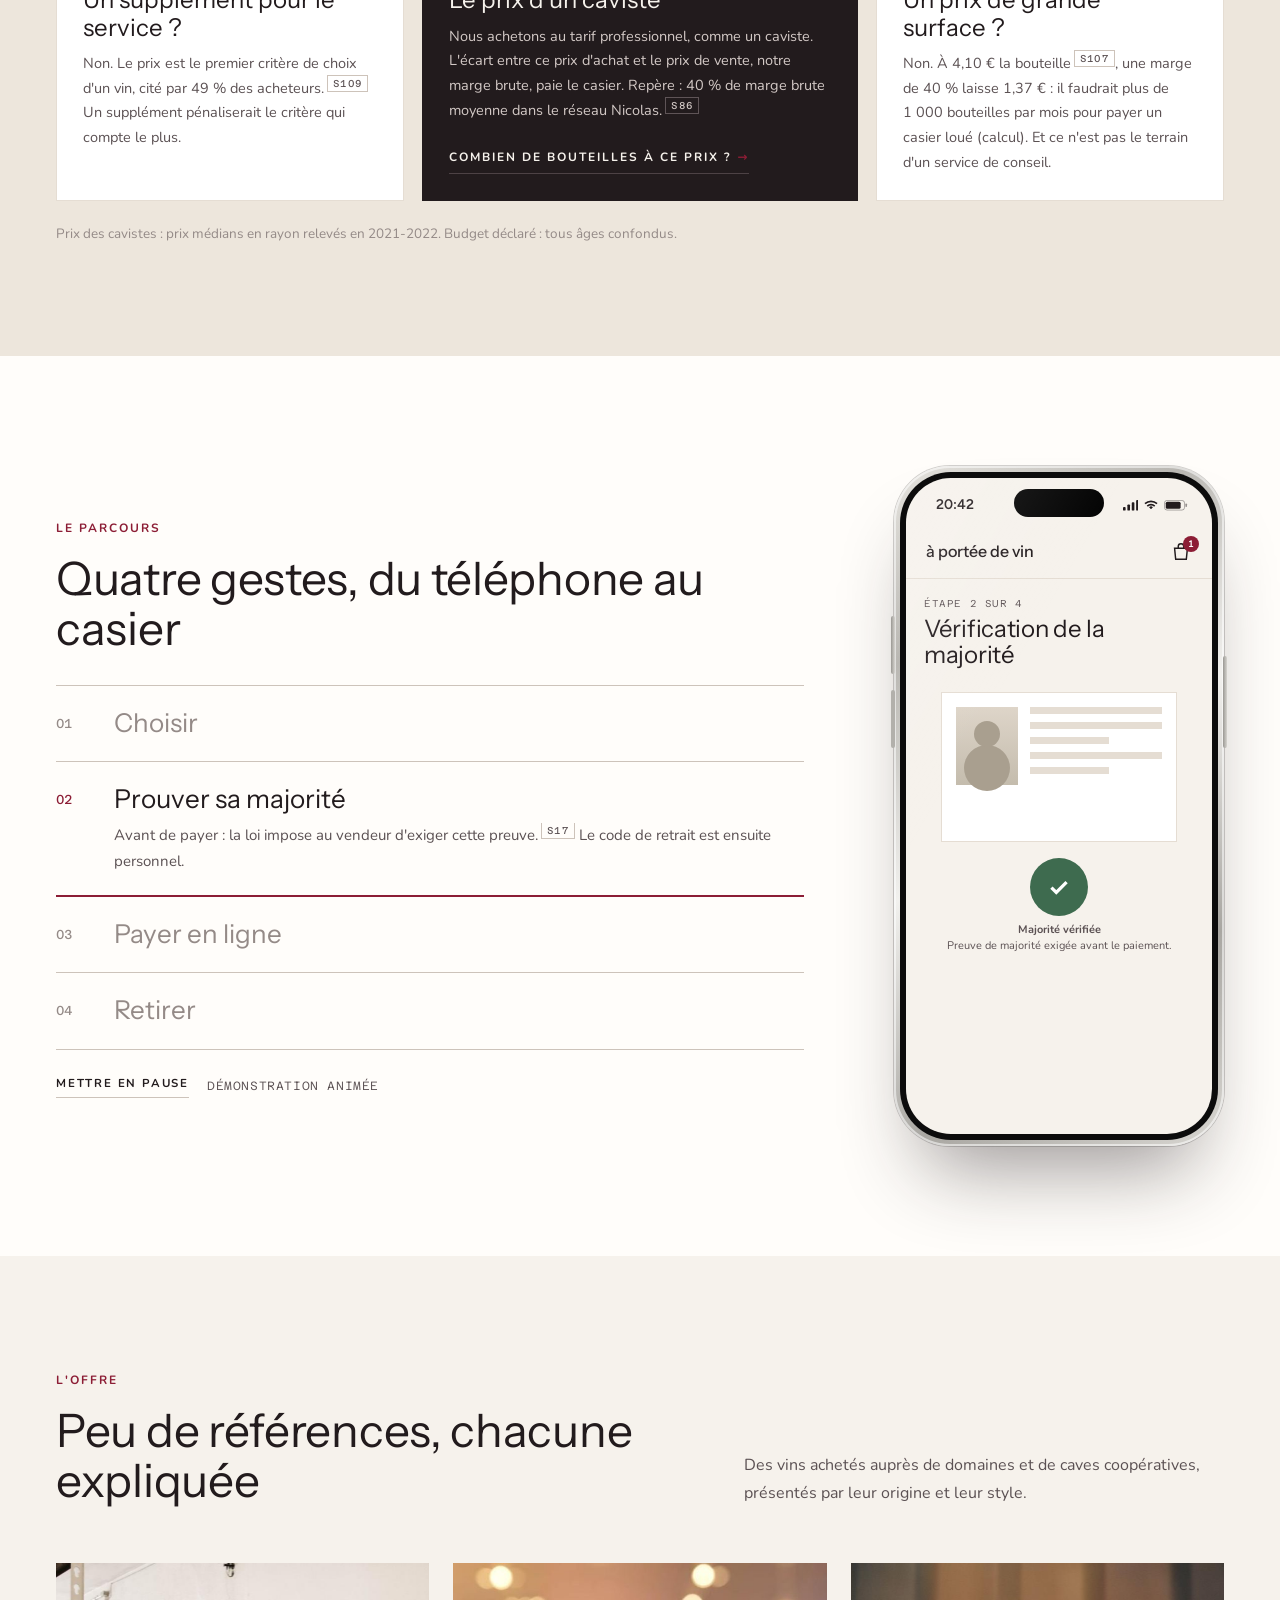
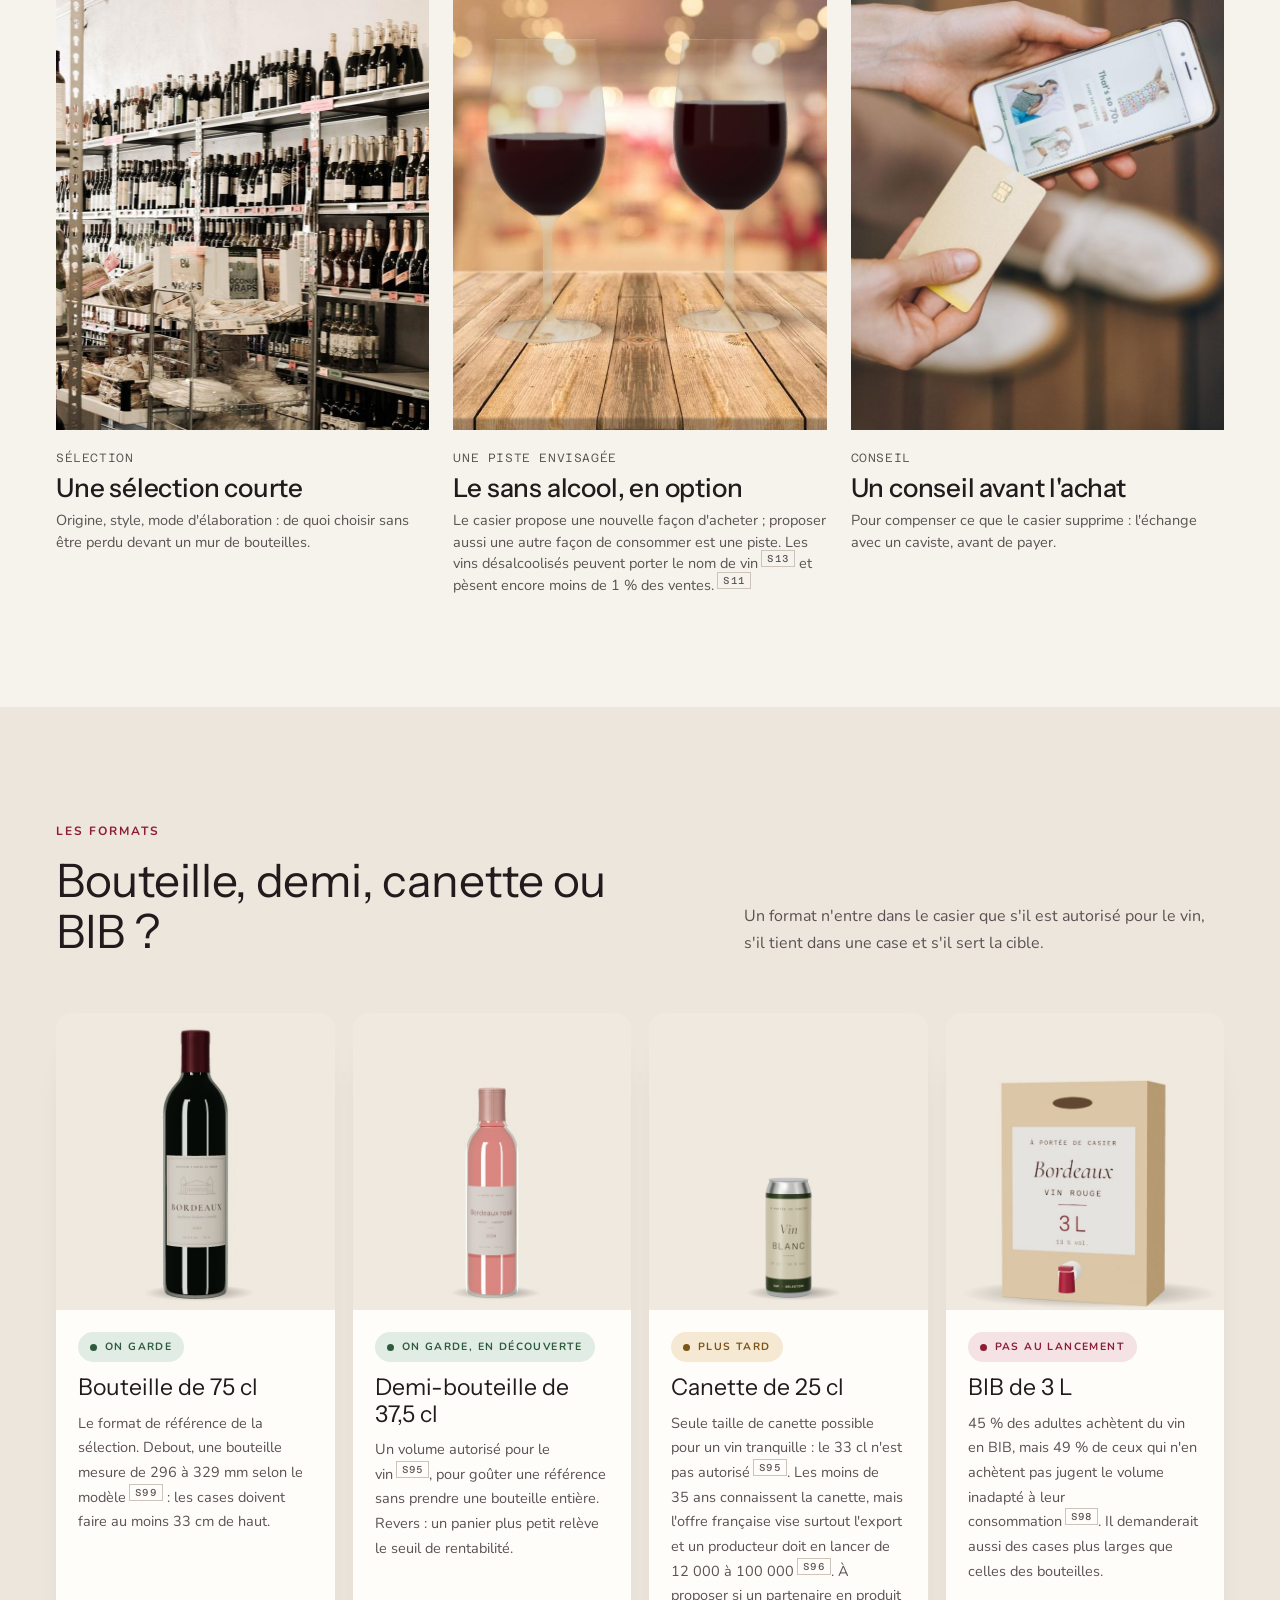
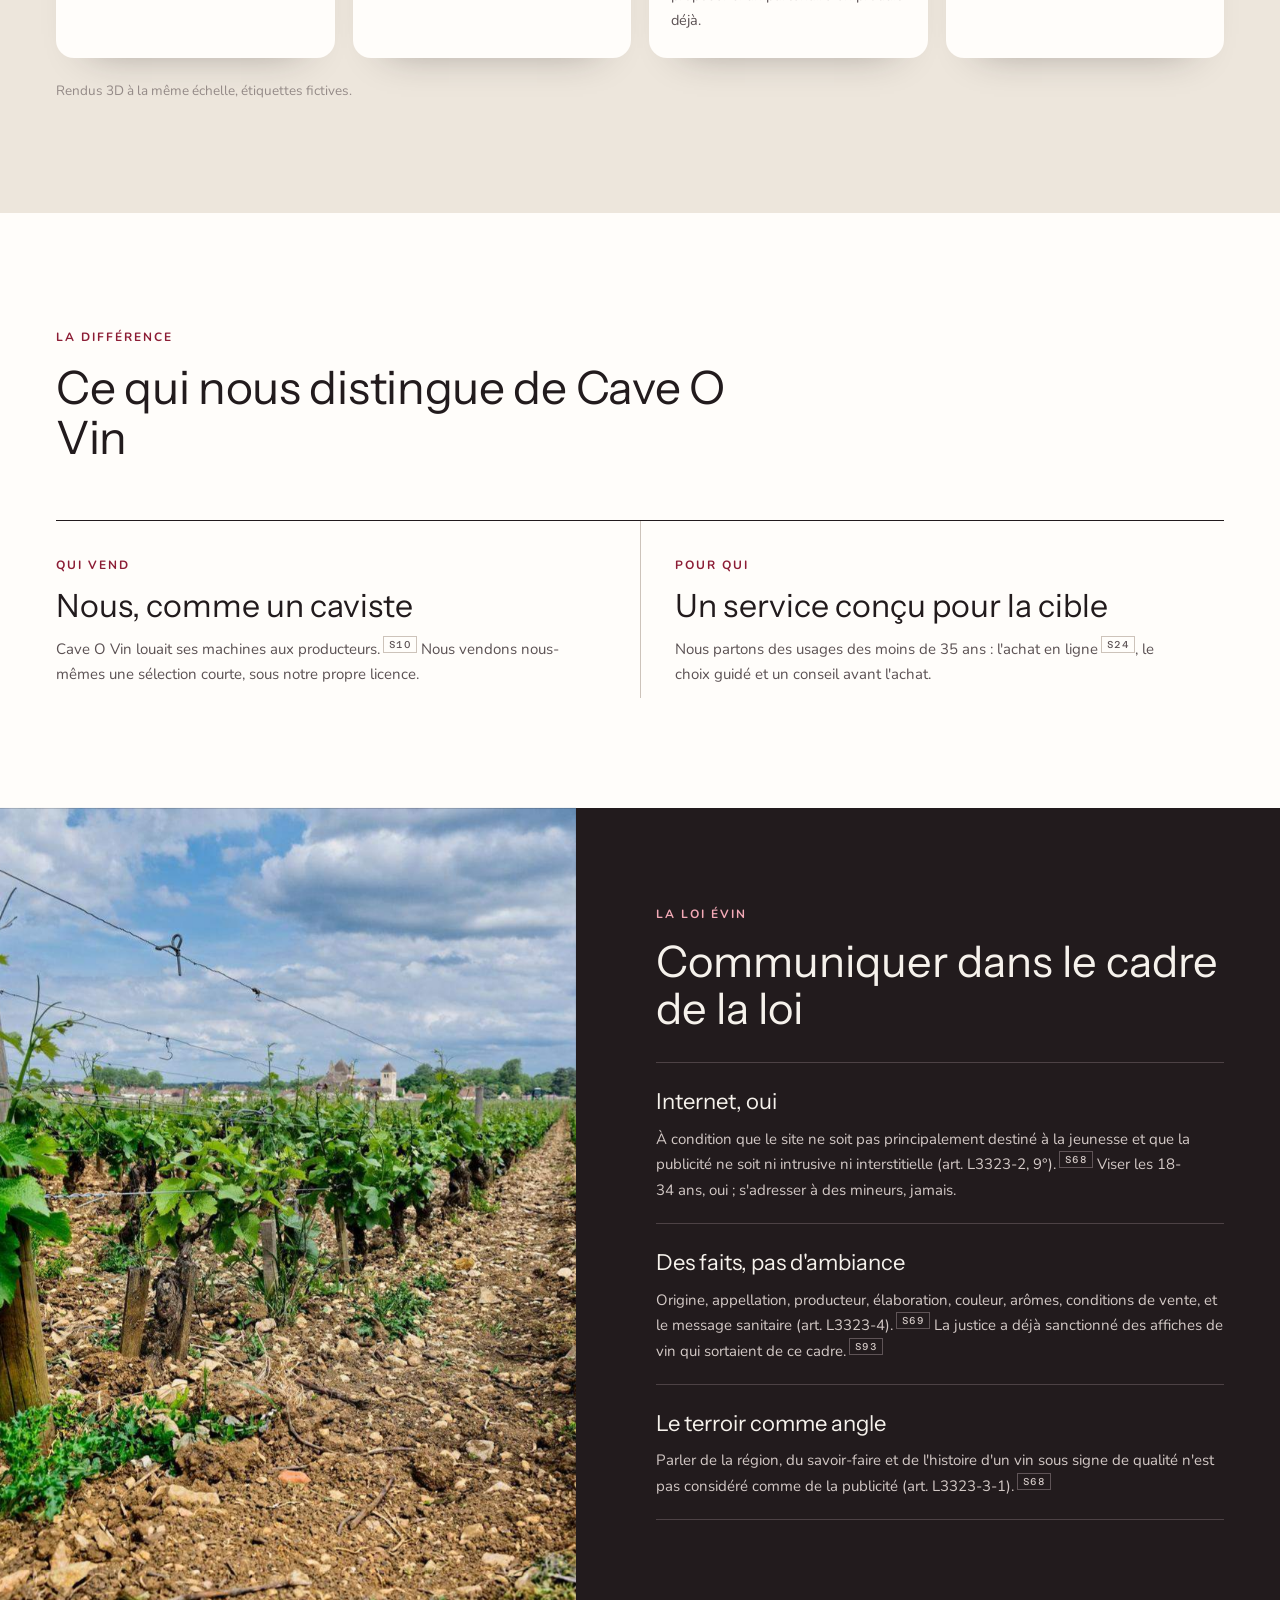
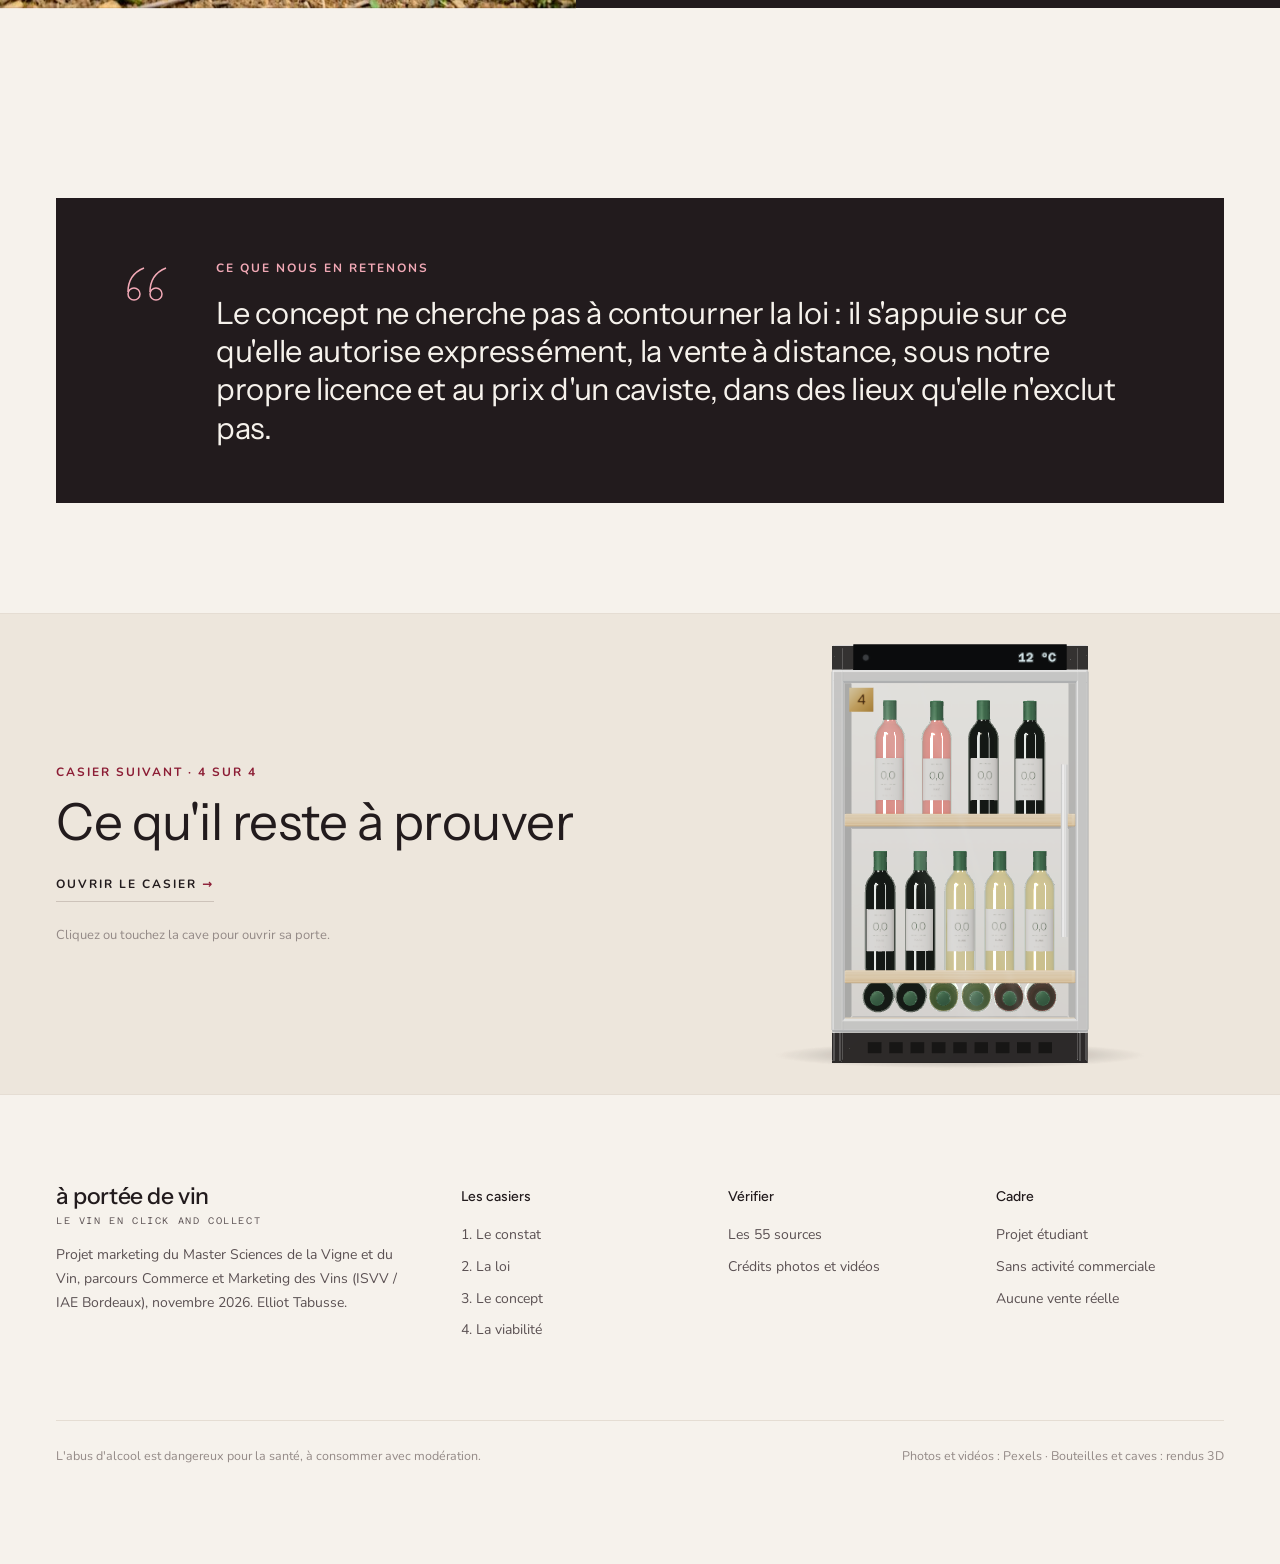
==== commit aebb5886: "Ajoute le verdict de viabilité (site et présentation) - Page Viabilité : section « Notre verdict » (" ====
--- a/concept.html
+++ b/concept.html
@@ -232,7 +232,7 @@
     <div class="pied__grille">
       <div><a class="logo" href="index.html" aria-label="Accueil"><b>à portée de vin</b><small>Le vin en click and collect</small></a><p>Projet marketing du Master Sciences de la Vigne et du Vin, parcours Commerce et Marketing des Vins (ISVV / IAE Bordeaux), novembre 2026. Elliot Tabusse.</p></div>
       <div><h4>Les casiers</h4><ul><li><a href="constat.html">1. Le constat</a></li><li><a href="loi.html">2. La loi</a></li><li><a href="concept.html">3. Le concept</a></li><li><a href="viabilite.html">4. La viabilité</a></li></ul></div>
-      <div><h4>Vérifier</h4><ul><li><a href="sources.html">Les 54 sources</a></li><li><a href="sources.html#credits">Crédits photos et vidéos</a></li></ul></div>
+      <div><h4>Vérifier</h4><ul><li><a href="sources.html">Les 55 sources</a></li><li><a href="sources.html#credits">Crédits photos et vidéos</a></li></ul></div>
       <div><h4>Cadre</h4><ul><li>Projet étudiant</li><li>Sans activité commerciale</li><li>Aucune vente réelle</li></ul></div>
     </div>
     <div class="pied__bas"><span>L'abus d'alcool est dangereux pour la santé, à consommer avec modération.</span><span>Photos et vidéos : Pexels · Bouteilles et caves : rendus 3D</span></div>
--- a/assets/css/style.css
+++ b/assets/css/style.css
@@ -870,3 +870,62 @@
 }
 .axes--2{grid-template-columns:1fr 1fr}
 @media (max-width:900px){.axes--2{grid-template-columns:1fr}}
+
+/* ---------- viabilité : notre verdict ---------- */
+.volumes{margin:0;padding:30px 36px 24px;background:#fff;border:1px solid var(--line-2)}
+.volumes .regle{margin:0;padding:96px 4px 0}
+.volumes .regle__piste{height:10px;border-radius:5px}
+.volumes .regle__bande{top:-9px;height:28px;background:rgba(176,136,76,.3);border-radius:4px}
+.volumes .repere{width:180px;margin-left:-90px}
+.volumes .repere b{font-size:30px;font-weight:400}
+.volumes .repere small{font-size:13px}
+.volumes .repere--haut{bottom:22px}
+.volumes .repere--bas{top:28px}
+.volumes .repere--ok b{color:#2E5A3E}
+.volumes .repere--ok i{background:#2E5A3E}
+.volumes .regle__graduations{margin-top:104px}
+.volumes.revele .repere,.volumes.revele .regle__bande{opacity:0}
+.volumes.vu .repere{animation:repere-in .55s cubic-bezier(.2,.8,.2,1) both}
+.volumes.vu .regle__bande{animation:bande-in .9s cubic-bezier(.2,.8,.2,1) both;transform-origin:left center}
+.volumes.vu .j1{animation-delay:.3s}.volumes.vu .j2{animation-delay:1s}.volumes.vu .j3{animation-delay:1.7s}.volumes.vu .j4{animation-delay:2.4s}
+@keyframes repere-in{from{opacity:0;transform:translateY(10px)}to{opacity:1;transform:none}}
+@keyframes bande-in{from{opacity:0;transform:scaleX(0)}to{opacity:1;transform:scaleX(1)}}
+.lecture-vol{display:flex;flex-wrap:wrap;gap:10px 30px;margin-top:22px;font-size:16px;color:var(--ink)}
+.lecture-vol span{display:inline-flex;align-items:center;gap:10px}
+.puce-ok,.puce-non{display:inline-grid;place-items:center;flex:none;width:26px;height:26px;border-radius:50%;font-style:normal;font-weight:700;font-size:14px}
+.puce-ok{background:#E1EDE4;color:#2E5A3E}
+.puce-non{background:#F4E2E5;color:var(--vin)}
+.freins{display:grid;grid-template-columns:repeat(3,minmax(0,1fr));gap:26px;margin-top:34px}
+.frein{border-top:2px solid var(--ink);padding-top:16px;min-width:0}
+.frein .mono{color:var(--vin)}
+.frein h3{font-family:var(--f-head);font-weight:400;font-size:24px;line-height:1.15;margin:8px 0}
+.frein p{font-size:15px;color:var(--ink-2)}
+.verdicts{display:grid;grid-template-columns:repeat(2,minmax(0,1fr));gap:22px;margin-top:38px}
+.verdict-carte{padding:28px 32px 26px;border:1px solid var(--line-2);background:#fff;min-width:0}
+.verdict-carte--non{border-top:4px solid var(--vin)}
+.verdict-carte--oui{border-top:4px solid #2E5A3E}
+.verdict-mot{display:block;font-family:var(--f-head);font-weight:400;font-size:40px;line-height:1.05;letter-spacing:-.4px;margin:10px 0 14px}
+.verdict-carte--non .verdict-mot{color:var(--vin)}
+.verdict-carte--oui .verdict-mot{color:#2E5A3E}
+.verdict-carte p{font-size:15.5px;color:var(--ink-2)}
+.prochaine{margin-top:22px;background:var(--ink);color:var(--bg);padding:26px 32px 28px}
+.prochaine>.mono{color:var(--sur-encre)}
+.prochaine ol{list-style:none;display:grid;grid-template-columns:repeat(3,minmax(0,1fr));gap:34px;margin-top:16px;counter-reset:p}
+.prochaine li{position:relative;counter-increment:p;min-width:0}
+.prochaine li b{display:block;font-family:var(--f-head);font-weight:400;font-size:26px;margin-bottom:6px}
+.prochaine li b::before{content:counter(p) " · ";color:var(--sur-encre)}
+.prochaine li+li::before{content:"→";position:absolute;left:-25px;top:4px;color:var(--sur-encre);font-size:20px}
+.prochaine p{font-size:14.5px;color:#D9CFCB}
+#conclusion .retenir{margin-top:40px}
+@media (prefers-reduced-motion:reduce){.volumes .repere,.volumes .regle__bande{opacity:1!important;animation:none!important}}
+@media (max-width:900px){
+  .volumes{padding:22px 16px 20px}
+  .volumes .regle{padding-top:80px}
+  .volumes .repere{width:96px;margin-left:-48px}
+  .volumes .repere b{font-size:19px}
+  .volumes .repere small{font-size:10.5px}
+  .volumes .regle__graduations{margin-top:86px}
+  .freins,.verdicts,.prochaine ol{grid-template-columns:minmax(0,1fr)}
+  .prochaine li+li::before{display:none}
+  .verdict-mot{font-size:32px}
+}
